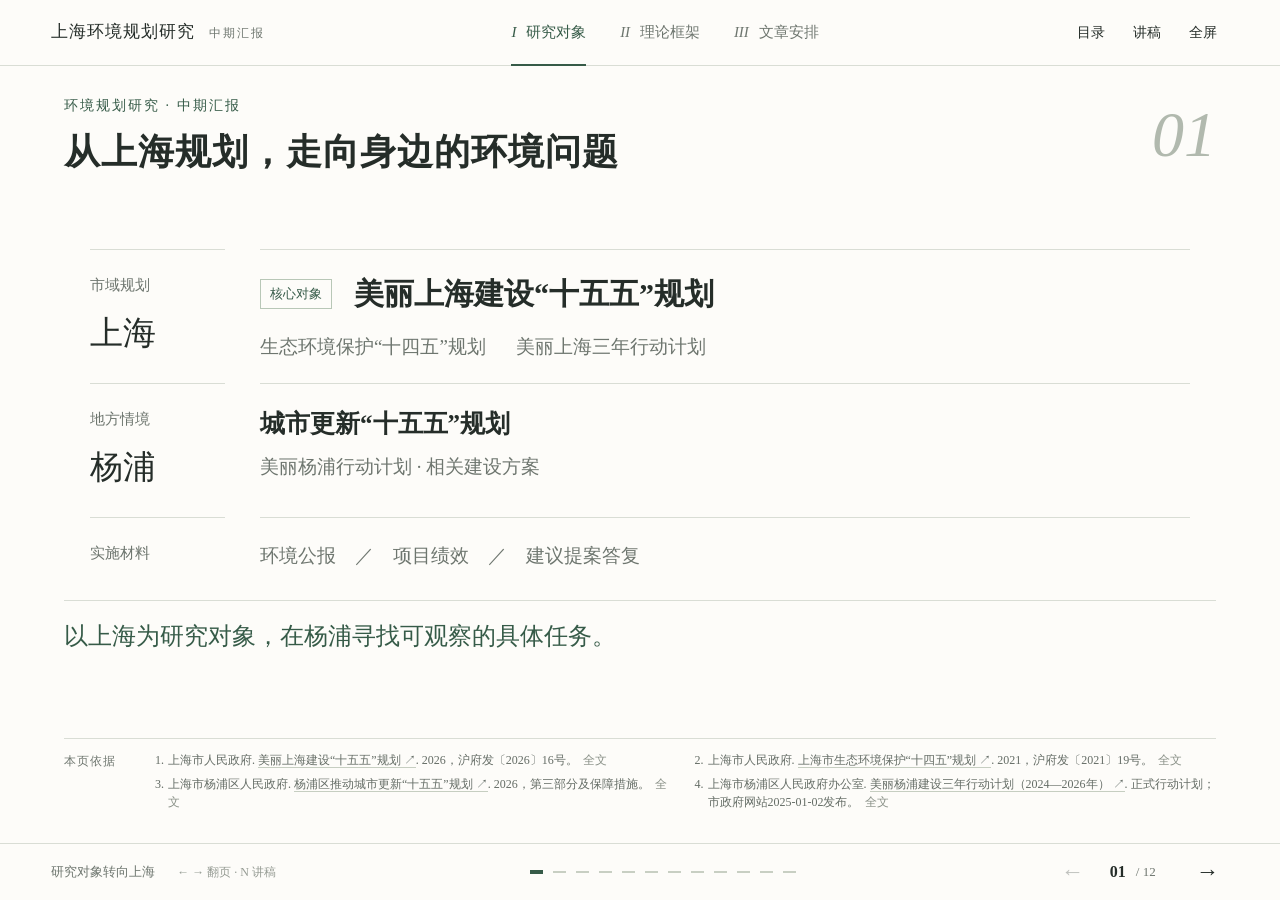
==== shanghai/index.html @ 6375c9df "Publish Shanghai environmental planning midterm presentation and manuscript; preserve Nanshan report" ====
<!doctype html>
<html lang="zh-CN"><head><meta charset="utf-8"><meta name="viewport" content="width=device-width,initial-scale=1"><meta name="description" content="上海环境规划研究中期汇报：研究对象、规划作用分析框架与文章安排。"><meta name="color-scheme" content="light"><link rel="icon" href="data:,"><title>上海环境规划研究｜中期汇报</title><link rel="stylesheet" href="style.css"></head>
<body><a class="skip-link" href="#main">跳到演示内容</a>
<header class="topbar"><a class="brand" href="#1">上海环境规划研究<span>中期汇报</span></a><nav class="chapter-nav" aria-label="汇报部分"><button data-chapter="0"><span>I</span> 研究对象</button><button data-chapter="1"><span>II</span> 理论框架</button><button data-chapter="2"><span>III</span> 文章安排</button></nav><div class="utilities"><button id="tocButton" aria-label="打开页面目录">目录</button><button id="noteButton" aria-label="打开本页讲稿">讲稿</button><button id="fullButton" aria-label="切换全屏">全屏</button></div></header>
<main id="main" tabindex="-1"></main>
<footer class="navigation"><div class="nav-left"><span id="chapterName"></span><span class="keyboard-hint">← → 翻页 · N 讲稿</span></div><div class="page-dots" id="dots" aria-label="页面导航"></div><div class="nav-controls"><button id="prev" aria-label="上一页">←</button><span id="counter" aria-live="polite"></span><button id="next" aria-label="下一页">→</button></div></footer>
<dialog id="notesDialog" class="notes-dialog"><div class="dialog-head"><div><span class="eyebrow" id="notePage"></span><h2 id="noteTitle"></h2></div><button data-close aria-label="关闭讲稿">关闭 ×</button></div><div id="noteContent" class="note-content"></div><div class="note-links"><a href="notes.html" target="_blank" rel="noopener">完整讲稿 ↗</a><a href="讲稿.md" download>下载 Markdown</a></div></dialog>
<dialog id="tocDialog" class="toc-dialog"><div class="dialog-head"><h2>汇报目录</h2><button data-close aria-label="关闭目录">关闭 ×</button></div><div id="tocItems"></div><div class="note-links"><a href="notes.html">完整讲稿 ↗</a><a href="../nanshan.html">此前南山汇报 ↗</a></div></dialog>
<script>
const slides=[{"chapter": 0, "title": "从上海规划，走向身边的环境问题", "deck": "环境规划研究 · 中期汇报", "body": "\n<div class=\"material-map\"><div class=\"map-label\">市域规划<span>上海<\/span><\/div><div class=\"map-docs\"><div class=\"primary-doc\"><small>核心对象<\/small><h3>美丽上海建设“十五五”规划<\/h3><\/div><div class=\"doc-pair\"><span>生态环境保护“十四五”规划<\/span><span>美丽上海三年行动计划<\/span><\/div><\/div><div class=\"map-label\">地方情境<span>杨浦<\/span><\/div><div class=\"map-docs\"><h3>城市更新“十五五”规划<\/h3><p>美丽杨浦行动计划 · 相关建设方案<\/p><\/div><div class=\"map-label last\">实施材料<\/div><div class=\"map-docs last\"><p>环境公报　／　项目绩效　／　建议提案答复<\/p><\/div><\/div><p class=\"closing\">以上海为研究对象，在杨浦寻找可观察的具体任务。<\/p>", "note": "老师好。这次汇报主要介绍三个方面的进展：研究对象转向上海，规划理论框架的完善，以及文章的初步安排。\n\n现在主要研究《美丽上海建设“十五五”规划》。同时，我希望进一步结合杨浦的一些具体任务。杨浦离我们比较近，滨水空间、社区环境和城市更新都能在日常生活中接触到，也方便后续做实地观察、补充材料。\n\n目前收集的资料分成三个层次。第一层是上海市的规划和行动计划，用来理解总体目标及其变化。第二层是杨浦的城市更新规划和美丽建设相关文件，用来寻找具体任务。第三层是环境公报、项目绩效和建议提案答复，用来了解实施情况和实际问题。后面的分析会沿着具体任务，把这些材料联系起来。", "refs": [["s15", "全文"], ["s14", "全文"], ["yang", "全文"], ["yact", "全文"]], "cls": "", "citations": "<section class=\"page-sources\" aria-label=\"本页引用\"><div class=\"sources-label\">本页依据<\/div><ol><li><span>上海市人民政府.<\/span> <a href=\"https://www.shanghai.gov.cn/cmsres/70/7065921b1d0d41e5a661d9d580fee96b/15016b289b274acede3c83f797599f19.pdf\" target=\"_blank\" rel=\"noopener\">美丽上海建设“十五五”规划 ↗<\/a>. 2026，沪府发〔2026〕16号。<span class=\"ref-loc\">全文<\/span><\/li><li><span>上海市人民政府.<\/span> <a href=\"https://www.shanghai.gov.cn/cmsres/d3/d353ca821cbb41e89dd36062c0245e2b/b97fae2407e428add759fa5c7500fed2.pdf\" target=\"_blank\" rel=\"noopener\">上海市生态环境保护“十四五”规划 ↗<\/a>. 2021，沪府发〔2021〕19号。<span class=\"ref-loc\">全文<\/span><\/li><li><span>上海市杨浦区人民政府.<\/span> <a href=\"https://www.shyp.gov.cn/zhengwu/qfb-zfwj/2026/285/5444.html\" target=\"_blank\" rel=\"noopener\">杨浦区推动城市更新“十五五”规划 ↗<\/a>. 2026，第三部分及保障措施。<span class=\"ref-loc\">全文<\/span><\/li><li><span>上海市杨浦区人民政府办公室.<\/span> <a href=\"https://www.shanghai.gov.cn/nw12344/20250102/f5d52f61f0514b8c87c23b5d4f98a1ab.html\" target=\"_blank\" rel=\"noopener\">美丽杨浦建设三年行动计划（2024—2026年） ↗<\/a>. 正式行动计划；市政府网站2025-01-02发布。<span class=\"ref-loc\">全文<\/span><\/li><\/ol><\/section>", "number": 1}, {"chapter": 0, "title": "“两新、四高、一底线”", "deck": "美丽上海建设“十五五”规划 · 全市尺度", "body": "\n<div class=\"plan-meta\"><span><strong>18<\/strong> 项主要指标<\/span><span>城市 · 乡村 · 园区 · 河口海岸<\/span><\/div>\n<div class=\"two-new\"><div><span>两新 / 01<\/span><p>美丽上海建设新格局<\/p><\/div><div><span>两新 / 02<\/span><p>长三角生态环境共保联治新突破<\/p><\/div><\/div>\n<div class=\"four-high\"><div><span>01<\/span><h3>高质量发展<\/h3><p>绿色低碳转型<\/p><\/div><div><span>02<\/span><h3>高水平保护<\/h3><p>全域系统治理<\/p><\/div><div class=\"focus\"><span>03<\/span><h3>高品质生活<\/h3><p>生态资源与生活福祉<\/p><\/div><div class=\"focus\"><span>04<\/span><h3>高效能治理<\/h3><p>改革创新与多元支撑<\/p><\/div><\/div><div class=\"baseline\"><span>一底线<\/span><strong>守牢生态安全底线<\/strong><span class=\"focus-caption\">研究关注：生活品质与治理效能的联系<\/span><\/div>", "note": "这份规划覆盖上海全市，包含中心城区，也包含乡村、产业园区和河口海岸。它把绿色转型、环境质量、人居品质、生态保护、风险防控和治理体系放在同一个整体中。\n\n官方解读将重点任务概括为“两新、四高、一底线”。两新强调全域美丽建设和长三角共保联治；四高分别是高质量发展、高水平保护、高品质生活和高效能治理；底线是生态安全。\n\n我最关注后两个高。高品质生活提出我们希望获得什么样的生态环境，高效能治理涉及怎样组织和支持这些要求的实现。发展和保护仍然是重要基础，文章准备把分析重心放在生活品质与治理条件之间的联系上。\n\n规划本身提供了不少可以分析的内容，包括目标指标、社区和生态空间安排、人才培训、科技转化、监测质量以及评估反馈。这些内容能够与后面介绍的理论框架结合。", "refs": [["s15", "PDF第2—3页及各任务章"], ["interpret", "“两新、四高、一底线”"]], "cls": "", "citations": "<section class=\"page-sources\" aria-label=\"本页引用\"><div class=\"sources-label\">本页依据<\/div><ol><li><span>上海市人民政府.<\/span> <a href=\"https://www.shanghai.gov.cn/cmsres/70/7065921b1d0d41e5a661d9d580fee96b/15016b289b274acede3c83f797599f19.pdf\" target=\"_blank\" rel=\"noopener\">美丽上海建设“十五五”规划 ↗<\/a>. 2026，沪府发〔2026〕16号。<span class=\"ref-loc\">PDF第2—3页及各任务章<\/span><\/li><li><span>上海市政府办公厅.<\/span> <a href=\"https://www.shanghai.gov.cn/wzjd/20260910/ba787b1750d84db38eda988675dc85b2.html\" target=\"_blank\" rel=\"noopener\">《美丽上海建设“十五五”规划》解读 ↗<\/a>. 2026-09-10。<span class=\"ref-loc\">“两新、四高、一底线”<\/span><\/li><\/ol><\/section>", "number": 2}, {"chapter": 0, "title": "从既有目标，走向更具体的要求", "deck": "“十四五” → 三年行动 → “十五五”", "body": "\n<div class=\"timeline\"><div><time>2021—2025<\/time><h3>生态环境保护<\/h3><p>绿色发展、生态服务<br>现代环境治理<\/p><\/div><div><time>2024—2026<\/time><h3>“十美”共建<\/h3><p>33项重点任务<br>连接两轮五年规划<\/p><\/div><div><time>2026—2030<\/time><h3>美丽上海建设<\/h3><p>全域协同、主要指标重组<br>生活场景与治理工具细化<\/p><\/div><\/div>\n<div class=\"compare-list\"><div><span>声环境<\/span><p>已有噪声治理任务 <b>→<\/b> 夜间达标率进入主要指标<\/p><\/div><div><span>生态空间<\/span><p>贯通与开放共享 <b>→<\/b> 24小时开放率等要求量化<\/p><\/div><div><span>治理能力<\/span><p>数字化与队伍建设 <b>→<\/b> 应用场景、培训与质量要求细化<\/p><\/div><\/div>\n<p class=\"small-observation\">一个待分析的变化：公众生态环境满意率未继续列入“十五五”主要指标表。<\/p>", "note": "为了判断十五五的变化，我把十四五规划和2024至2026年行动计划放在一起比较。十四五已经提出生活品质、绿色更新、公众参与和现代环境治理。三年行动计划以“十美”组织33项任务，把许多要求进一步细化，也跨越了两轮五年规划。\n\n目前比较清楚的变化有三组。第一，噪声本来就有治理任务，十五五把声环境功能区夜间达标率列入主要指标。第二，生态空间原来已经强调开放共享，十五五进一步提出公园24小时开放率等要求。第三，数字治理和人才建设继续细化，出现了具体应用场景和监测质量要求。\n\n还有一个值得继续分析的变化：十四五主要指标中的公众生态环境满意率，未在十五五主要指标表中保留。这使我更关心，生活品质目标怎样通过指标、任务和评价程序得到反映。\n\n因此，文章准备追踪这些要求的延续和具体化，研究它们如何进入实施过程。", "refs": [["s14", "PDF第9、14、31、37—40页"], ["act", "总体要求与重点任务"], ["s15", "PDF第3、13、17—19页"]], "cls": "", "citations": "<section class=\"page-sources\" aria-label=\"本页引用\"><div class=\"sources-label\">本页依据<\/div><ol><li><span>上海市人民政府.<\/span> <a href=\"https://www.shanghai.gov.cn/cmsres/d3/d353ca821cbb41e89dd36062c0245e2b/b97fae2407e428add759fa5c7500fed2.pdf\" target=\"_blank\" rel=\"noopener\">上海市生态环境保护“十四五”规划 ↗<\/a>. 2021，沪府发〔2021〕19号。<span class=\"ref-loc\">PDF第9、14、31、37—40页<\/span><\/li><li><span>上海市人民政府办公厅.<\/span> <a href=\"https://www.shanghai.gov.cn/cmsres/b0/b0a33eaa837443ccb487685de17789d8/151fce8db603f025c0ba158beac8000c.pdf\" target=\"_blank\" rel=\"noopener\">美丽上海建设三年行动计划（2024—2026年） ↗<\/a>. 2024，沪府办发〔2024〕16号。<span class=\"ref-loc\">总体要求与重点任务<\/span><\/li><li><span>上海市人民政府.<\/span> <a href=\"https://www.shanghai.gov.cn/cmsres/70/7065921b1d0d41e5a661d9d580fee96b/15016b289b274acede3c83f797599f19.pdf\" target=\"_blank\" rel=\"noopener\">美丽上海建设“十五五”规划 ↗<\/a>. 2026，沪府发〔2026〕16号。<span class=\"ref-loc\">PDF第3、13、17—19页<\/span><\/li><\/ol><\/section>", "number": 3}, {"chapter": 0, "title": "在杨浦，寻找规划与行动的联系", "deck": "地方材料如何进入研究", "body": "\n<div class=\"columns three\"><article class=\"column\"><span class=\"ordinal\">01<\/span><h3>城市更新规划<\/h3><p>生态治理、滨水空间<br>完整社区、数智绿建<\/p><\/article><article class=\"column\"><span class=\"ordinal\">02<\/span><h3>美丽杨浦行动<\/h3><p>地方生态环境任务<br>部门协作与阶段安排<\/p><\/article><article class=\"column\"><span class=\"ordinal\">03<\/span><h3>实施过程材料<\/h3><p>项目绩效、提案答复<br>人员、维护与反馈记录<\/p><\/article><\/div>\n<div class=\"yangpu-scene\"><span class=\"scene-label\">可观察的场景<\/span><strong>滨水空间<\/strong><span>—<\/span><strong>社区环境<\/strong><span>—<\/span><strong>生态空间开放<\/strong><\/div>\n<p class=\"closing\">把市域目标放到具体场景中，追踪任务、主体和运行条件。<\/p>", "note": "杨浦材料主要承担把总体问题落到具体场景中的作用。\n\n城市更新十五五规划中，生态治理、滨水开放空间、完整社区、公园环境和数智绿建都有相应部署。例如，滨水空间既涉及生态环境，也涉及慢行、公共活动和日常管理；社区更新则把住房、服务、公共空间和绿色运行组织在一起。\n\n美丽杨浦三年行动计划可以补充地方生态环境任务。另有一份全面推进美丽杨浦建设行动方案，当前取得的是送审稿，引用时会保留版本说明。\n\n公报、项目绩效和提案答复提供另一类信息：谁在实施，投入了什么，运行中遇到了哪些问题，公众意见怎样处理。我希望选择能在这些文件间追踪的任务，再结合身边的观察展开分析。上海和杨浦两份规划之间的具体联系，也会在任务层面逐项核对。", "refs": [["yang", "第三部分：重点任务"], ["yact", "地方任务与实施安排"], ["ydraft", "送审稿"], ["proposal", "开放空间管理相关内容"]], "cls": "", "citations": "<section class=\"page-sources\" aria-label=\"本页引用\"><div class=\"sources-label\">本页依据<\/div><ol><li><span>上海市杨浦区人民政府.<\/span> <a href=\"https://www.shyp.gov.cn/zhengwu/qfb-zfwj/2026/285/5444.html\" target=\"_blank\" rel=\"noopener\">杨浦区推动城市更新“十五五”规划 ↗<\/a>. 2026，第三部分及保障措施。<span class=\"ref-loc\">第三部分：重点任务<\/span><\/li><li><span>上海市杨浦区人民政府办公室.<\/span> <a href=\"https://www.shanghai.gov.cn/nw12344/20250102/f5d52f61f0514b8c87c23b5d4f98a1ab.html\" target=\"_blank\" rel=\"noopener\">美丽杨浦建设三年行动计划（2024—2026年） ↗<\/a>. 正式行动计划；市政府网站2025-01-02发布。<span class=\"ref-loc\">地方任务与实施安排<\/span><\/li><li><span>杨浦区.<\/span> <a href=\"https://www.shyp.gov.cn/zhengwu/zwgk-zdjc2024/2025/219/bc94d453015bc206e88c53de58582af9/7cf9d7de5ee54649bf45358f429a8e64.pdf\" target=\"_blank\" rel=\"noopener\">全面推进美丽杨浦建设行动方案 ↗<\/a>. 送审稿，版本以公开材料标注为准。<span class=\"ref-loc\">送审稿<\/span><\/li><li><span>杨浦区相关部门.<\/span> <a href=\"https://www.shyp.gov.cn/oarest9/epointtemp/xxgkfile/data/nfsshare/BigFileUpLoadStorage/temp/2024-04-02/7eb2bf90-f38a-4c44-a05e-e6f58e077163/%E6%AD%A3%E5%BC%8F%E7%A8%BF.pdf\" target=\"_blank\" rel=\"noopener\">区政协0276号提案会办意见 ↗<\/a>. 2024，开放空间管理、人员与培训相关内容。<span class=\"ref-loc\">开放空间管理相关内容<\/span><\/li><\/ol><\/section>", "number": 4}, {"chapter": 1, "title": "规划怎样进入行动？", "deck": "从文本内容，进入规划作用过程", "body": "\n<div class=\"question-lead\">目标与指标提出之后，<br><em>行动需要怎样的条件？<\/em><\/div>\n<div class=\"process-band\"><div><small>规划表达<\/small><strong>提出要求<\/strong><\/div><i>→<\/i><div><small>空间 · 时间 · 关系<\/small><strong>组织任务<\/strong><\/div><i>→<\/i><div><small>主体条件与互动<\/small><strong>形成行动<\/strong><\/div><i>→<\/i><div><small>环境与生活<\/small><strong>观察结果<\/strong><\/div><\/div>\n<div class=\"feedback-line\">监测 · 执行信息 · 公众表达 <span>↶ 进入评价与调整<\/span><\/div>", "note": "接下来介绍理论框架。上次老师指出，可以围绕一个规划作用的总体框架来组织文章。我回去以后，重点梳理了规划实施、时空行为、主体互动和能力方面的研究。\n\n上海材料中可以看到，规划既提出目标，也安排空间、任务、部门协作、人才与科技支持，最后还有评估和公众反馈。把这些内容联系起来，就会遇到一个核心问题：目标提出之后，行动需要怎样的条件？\n\n我目前的理解是，可以先辨认规划表达了什么，再看任务怎样在空间、时间和关系上组织，以及主体是否具备相应的认识、意愿、能力和资源。随后，观察行动作用于哪些对象、产生什么结果，最后通过评价反馈进入下一轮调整。\n\n这页展示的是阅读规划的基本线索。后面的完整框架会进一步区分这些内容，并画出相互作用的关系。", "refs": [["hers", "规划意图、治理与土地变化的关系"], ["bao", "时间性、空间性、复杂性及制度—行动关系"]], "cls": "", "citations": "<section class=\"page-sources\" aria-label=\"本页引用\"><div class=\"sources-label\">本页依据<\/div><ol><li><span>Hersperger, A. M., et al..<\/span> <a href=\"https://doi.org/10.1016/j.gloenvcha.2018.05.001\" target=\"_blank\" rel=\"noopener\">Urban land-use change: The role of strategic spatial planning ↗<\/a>. Global Environmental Change, 2018, 51: 32–42；DOI: 10.1016/j.gloenvcha.2018.05.001。<span class=\"ref-loc\">规划意图、治理与土地变化的关系<\/span><\/li><li><span>包存宽.<\/span> <a href=\"https://doi.org/10.16619/j.cnki.rmltxsqy.2023.02.009\" target=\"_blank\" rel=\"noopener\">基于场域优化管控的风险治理新范式 ↗<\/a>. 人民论坛·学术前沿，2023（2）；DOI: 10.16619/j.cnki.rmltxsqy.2023.02.009。<span class=\"ref-loc\">时间性、空间性、复杂性及制度—行动关系<\/span><\/li><\/ol><\/section>", "number": 5}, {"chapter": 1, "title": "三组文献，支撑三层理解", "deck": "理论框架的主要依据", "body": "\n<div class=\"literature-rows\"><article><div class=\"lit-index\">01<\/div><div><h3>规划如何组织时空关系<\/h3><p>包存宽（2023） · 王德、胡杨（2022）<\/p><\/div><div class=\"lit-insight\">活动有空间联系，也有日常节律与实施周期。<\/div><\/article><article><div class=\"lit-index\">02<\/div><div><h3>主体为什么行动、能否行动<\/h3><p>Bressers（2009） · Wu et al.（2015）<\/p><\/div><div class=\"lit-insight\">认知与动机影响选择，能力、权限和资源支持行动。<\/div><\/article><article><div class=\"lit-index\">03<\/div><div><h3>需求怎样进入实施与调整<\/h3><p>谌丽等（2025）<\/p><\/div><div class=\"lit-insight\">公众信息经过分析、决策与反馈，形成行动依据。<\/div><\/article><\/div>\n<p class=\"small-observation\">据此综合形成分析框架：时空关系、主体条件与评价反馈相互联系。<\/p>", "note": "这里选了三组与框架最直接相关的文献。\n\n第一组帮助我理解规划的调控维度。包老师关于场域的文章讨论了时间性、空间性和复杂性，以及制度和行动的关系。王德、胡杨的时空行为规划研究，把空间、时间和行为联系起来。我结合老师的指导，把这一层组织为空间组织、时间统筹和关系协调，关注活动在哪里、何时发生，以及不同主体和任务怎样相互关联。\n\n第二组帮助我理解主体条件。Bressers的情境互动分析关注主体的认知、动机、能力与权力。Wu等人的政策能力研究进一步区分分析、运作和政治能力，以及个人、组织和系统层次。由此，我保留了理念与认知、动机与意愿、知识与能力、权限与资源四组观察内容。\n\n第三组是谌丽等关于数字化公众参与和城市体检的研究。它把公众需求、数据分析、更新行动和反馈联系起来，也启发我关注：信息被收集之后，怎样进入实际决策。\n\n这些研究分别帮助我解释框架中的不同联系，完整结构是结合研究问题作出的综合。", "refs": [["bao", "理论理解"], ["wang", "第2节及图3"], ["bressers", "第5节与主体互动图"], ["wu", "能力类型与层次"], ["chen", "第2、5节"]], "cls": "literature-slide", "citations": "<section class=\"page-sources\" aria-label=\"本页引用\"><div class=\"sources-label\">本页依据<\/div><ol><li><span>包存宽.<\/span> <a href=\"https://doi.org/10.16619/j.cnki.rmltxsqy.2023.02.009\" target=\"_blank\" rel=\"noopener\">基于场域优化管控的风险治理新范式 ↗<\/a>. 人民论坛·学术前沿，2023（2）；DOI: 10.16619/j.cnki.rmltxsqy.2023.02.009。<span class=\"ref-loc\">理论理解<\/span><\/li><li><span>王德，胡杨.<\/span> <a href=\"https://doi.org/10.16361/j.upf.202201006\" target=\"_blank\" rel=\"noopener\">城市时空行为规划：概念、框架与展望 ↗<\/a>. 城市规划学刊，2022（1）：44–50；DOI: 10.16361/j.upf.202201006。<span class=\"ref-loc\">第2节及图3<\/span><\/li><li><span>Bressers, H..<\/span> <a href=\"https://research.utwente.nl/en/publications/from-public-administration-to-policy-networks-contextual-interact/\" target=\"_blank\" rel=\"noopener\">From public administration to policy networks: Contextual interaction analysis ↗<\/a>. In Rediscovering Public Law and Public Administration in Comparative Policy Analysis, 2009: 123–142；专著章节。<span class=\"ref-loc\">第5节与主体互动图<\/span><\/li><li><span>Wu, X.; Ramesh, M.; Howlett, M..<\/span> <a href=\"https://doi.org/10.1016/j.polsoc.2015.09.001\" target=\"_blank\" rel=\"noopener\">Policy capacity: A conceptual framework for understanding policy competences and capabilities ↗<\/a>. Policy and Society, 2015, 34(3–4): 165–171；DOI: 10.1016/j.polsoc.2015.09.001。<span class=\"ref-loc\">能力类型与层次<\/span><\/li><li><span>谌丽，李杨，何炬.<\/span> <a href=\"https://doi.org/10.11821/dlyj020240888\" target=\"_blank\" rel=\"noopener\">数字化公众参与在城市体检中的理论与实践探索 ↗<\/a>. 地理研究，2025，44（5）：1189–1206；DOI: 10.11821/dlyj020240888。<span class=\"ref-loc\">第2、5节<\/span><\/li><\/ol><\/section>", "number": 6}, {"chapter": 1, "title": "环境规划作用分析框架", "deck": "从规划表达，到行动条件与评价反馈", "body": "\n<div class=\"framework-tools\"><div class=\"focus-buttons\" aria-label=\"框架阅读顺序\"><button class=\"selected\" data-focus=\"all\">完整框架<\/button><button data-focus=\"path\">作用过程<\/button><button data-focus=\"actor\">主体条件<\/button><button data-focus=\"feedback\">评价反馈<\/button><\/div><a href=\"assets/framework-v5.svg\" target=\"_blank\" rel=\"noopener\">打开原图 ↗<\/a><\/div>\n<div class=\"framework-scroll\"><div class=\"framework-canvas\"><svg xmlns=\"http://www.w3.org/2000/svg\" width=\"1520\" height=\"665\" viewBox=\"40 140 1520 665\"><title>环境规划作用分析框架 V5<\/title><defs><marker id=\"a\" viewBox=\"0 0 10 10\" refX=\"9\" refY=\"5\" markerWidth=\"6\" markerHeight=\"6\" orient=\"auto-start-reverse\"><path d=\"M0 0L10 5L0 10Z\" fill=\"#454545\"/><\/marker><\/defs><rect width=\"1520\" height=\"665\" fill=\"white\"/><g fill=\"#222\" font-family=\"Times New Roman, Songti SC, SimSun, serif\">\n<text x=\"800\" y=\"52\" text-anchor=\"middle\" font-size=\"32\" font-weight=\"600\">环境规划作用分析框架<\/text>\n<text x=\"800\" y=\"97\" text-anchor=\"middle\" font-size=\"23\" font-weight=\"400\">高质量发展  ·  高水平保护  ·  高品质生活  ·  高效能治理<\/text>\n<path d=\"M 65 123 H 1535\" fill=\"none\" stroke=\"#555\" stroke-width=\"1.7\"/>\n<text x=\"190\" y=\"265\" text-anchor=\"middle\" font-size=\"26\" font-weight=\"600\">规划表达<\/text>\n<rect x=\"70\" y=\"305\" width=\"240\" height=\"190\" rx=\"8\" fill=\"white\" stroke=\"#555\" stroke-width=\"1.5\"/>\n<text x=\"190\" y=\"350\" text-anchor=\"middle\" font-size=\"24\" font-weight=\"400\">理念与原则<\/text>\n<text x=\"190\" y=\"400\" text-anchor=\"middle\" font-size=\"24\" font-weight=\"400\">目标与指标<\/text>\n<text x=\"190\" y=\"450\" text-anchor=\"middle\" font-size=\"24\" font-weight=\"400\">实施安排<\/text>\n<text x=\"550\" y=\"205\" text-anchor=\"middle\" font-size=\"26\" font-weight=\"600\">规划调控维度<\/text>\n<rect x=\"350\" y=\"235\" width=\"400\" height=\"325\" rx=\"8\" fill=\"#fafafa\" stroke=\"#b7b7b7\" stroke-width=\"1.5\"/>\n<path d=\"M 519 352 L 467 424\" fill=\"none\" stroke=\"#555\" stroke-width=\"1.7\" marker-end=\"url(#a)\" marker-start=\"url(#a)\"/>\n<path d=\"M 581 352 L 633 424\" fill=\"none\" stroke=\"#555\" stroke-width=\"1.7\" marker-end=\"url(#a)\" marker-start=\"url(#a)\"/>\n<path d=\"M 495 475 L 605 475\" fill=\"none\" stroke=\"#555\" stroke-width=\"1.7\" marker-end=\"url(#a)\" marker-start=\"url(#a)\"/>\n<circle cx=\"550\" cy=\"300\" r=\"60\" fill=\"white\" stroke=\"#555\" stroke-width=\"1.5\"/>\n<text x=\"550\" y=\"308\" text-anchor=\"middle\" font-size=\"22\" font-weight=\"600\">空间组织<\/text>\n<circle cx=\"435\" cy=\"475\" r=\"60\" fill=\"white\" stroke=\"#555\" stroke-width=\"1.5\"/>\n<text x=\"435\" y=\"483\" text-anchor=\"middle\" font-size=\"22\" font-weight=\"600\">时间统筹<\/text>\n<circle cx=\"665\" cy=\"475\" r=\"60\" fill=\"white\" stroke=\"#555\" stroke-width=\"1.5\"/>\n<text x=\"665\" y=\"483\" text-anchor=\"middle\" font-size=\"22\" font-weight=\"600\">关系协调<\/text>\n<text x=\"1020\" y=\"205\" text-anchor=\"middle\" font-size=\"26\" font-weight=\"600\">规划作用过程<\/text>\n<rect x=\"810\" y=\"235\" width=\"420\" height=\"325\" rx=\"8\" fill=\"#fafafa\" stroke=\"#b7b7b7\" stroke-width=\"1.5\"/>\n<rect x=\"835\" y=\"270\" width=\"370\" height=\"140\" rx=\"8\" fill=\"white\" stroke=\"#555\" stroke-width=\"1.5\"/>\n<text x=\"1020\" y=\"304\" text-anchor=\"middle\" font-size=\"24\" font-weight=\"600\">主体条件<\/text>\n<text x=\"930\" y=\"348\" text-anchor=\"middle\" font-size=\"21\" font-weight=\"400\">理念与认知<\/text>\n<text x=\"1110\" y=\"348\" text-anchor=\"middle\" font-size=\"21\" font-weight=\"400\">动机与意愿<\/text>\n<text x=\"930\" y=\"385\" text-anchor=\"middle\" font-size=\"21\" font-weight=\"400\">知识与能力<\/text>\n<text x=\"1110\" y=\"385\" text-anchor=\"middle\" font-size=\"21\" font-weight=\"400\">权限与资源<\/text>\n<rect x=\"835\" y=\"455\" width=\"150\" height=\"70\" rx=\"8\" fill=\"white\" stroke=\"#555\" stroke-width=\"1.5\"/>\n<text x=\"910\" y=\"498\" text-anchor=\"middle\" font-size=\"24\" font-weight=\"600\">行动<\/text>\n<rect x=\"1045\" y=\"455\" width=\"160\" height=\"70\" rx=\"8\" fill=\"white\" stroke=\"#555\" stroke-width=\"1.5\"/>\n<text x=\"1125\" y=\"498\" text-anchor=\"middle\" font-size=\"24\" font-weight=\"600\">作用对象<\/text>\n<path d=\"M 910 410 V 455\" fill=\"none\" stroke=\"#555\" stroke-width=\"1.7\" marker-end=\"url(#a)\"/>\n<path d=\"M 985 490 H 1045\" fill=\"none\" stroke=\"#555\" stroke-width=\"1.7\" marker-end=\"url(#a)\" marker-start=\"url(#a)\"/>\n<text x=\"1440\" y=\"265\" text-anchor=\"middle\" font-size=\"26\" font-weight=\"600\">实施结果<\/text>\n<rect x=\"1340\" y=\"305\" width=\"200\" height=\"190\" rx=\"8\" fill=\"white\" stroke=\"#555\" stroke-width=\"1.5\"/>\n<text x=\"1440\" y=\"350\" text-anchor=\"middle\" font-size=\"22\" font-weight=\"400\">任务完成情况<\/text>\n<text x=\"1440\" y=\"400\" text-anchor=\"middle\" font-size=\"22\" font-weight=\"400\">环境与生态变化<\/text>\n<text x=\"1440\" y=\"450\" text-anchor=\"middle\" font-size=\"22\" font-weight=\"400\">发展与生活影响<\/text>\n<path d=\"M 310 400 H 350\" fill=\"none\" stroke=\"#555\" stroke-width=\"1.7\"/>\n<path d=\"M 750 400 H 810\" fill=\"none\" stroke=\"#555\" stroke-width=\"1.7\" marker-end=\"url(#a)\"/>\n<path d=\"M 1230 400 H 1340\" fill=\"none\" stroke=\"#555\" stroke-width=\"1.7\" marker-end=\"url(#a)\"/>\n<path d=\"M 90 305 V 160 H 1170 V 270\" fill=\"none\" stroke=\"#555\" stroke-width=\"1.7\" marker-end=\"url(#a)\"/>\n<text x=\"605\" y=\"151\" text-anchor=\"middle\" font-size=\"18\" font-weight=\"400\">直接作用<\/text>\n<rect x=\"610\" y=\"665\" width=\"500\" height=\"90\" rx=\"8\" fill=\"white\" stroke=\"#555\" stroke-width=\"1.5\"/>\n<text x=\"860\" y=\"702\" text-anchor=\"middle\" font-size=\"25\" font-weight=\"600\">监测 · 评价 · 反馈<\/text>\n<text x=\"860\" y=\"735\" text-anchor=\"middle\" font-size=\"19\" font-weight=\"400\">监测结果　执行信息　公众表达<\/text>\n<path d=\"M 1440 495 V 710 H 1110\" fill=\"none\" stroke=\"#555\" stroke-width=\"1.7\" marker-end=\"url(#a)\"/>\n<path d=\"M 860 665 V 610\" fill=\"none\" stroke=\"#555\" stroke-width=\"1.7\" stroke-dasharray=\"6 5\"/>\n<path d=\"M 190 610 H 1020\" fill=\"none\" stroke=\"#555\" stroke-width=\"1.7\" stroke-dasharray=\"6 5\"/>\n<path d=\"M 190 610 V 495\" fill=\"none\" stroke=\"#555\" stroke-width=\"1.7\" stroke-dasharray=\"6 5\" marker-end=\"url(#a)\"/>\n<path d=\"M 550 610 V 560\" fill=\"none\" stroke=\"#555\" stroke-width=\"1.7\" stroke-dasharray=\"6 5\" marker-end=\"url(#a)\"/>\n<path d=\"M 1020 610 V 560\" fill=\"none\" stroke=\"#555\" stroke-width=\"1.7\" stroke-dasharray=\"6 5\" marker-end=\"url(#a)\"/>\n<text x=\"720\" y=\"599\" text-anchor=\"middle\" font-size=\"18\" font-weight=\"400\">反馈调整<\/text>\n<path d=\"M 290 495 V 795 H 860 V 755\" fill=\"none\" stroke=\"#555\" stroke-width=\"1.7\" marker-end=\"url(#a)\"/>\n<text x=\"475\" y=\"786\" text-anchor=\"middle\" font-size=\"18\" font-weight=\"400\">目标对照<\/text>\n<text x=\"800\" y=\"838\" text-anchor=\"middle\" font-size=\"16\" font-weight=\"400\">V5 · 理论框架讨论稿<\/text>\n<\/g><rect class=\"focus-mask actor-mask\" x=\"815\" y=\"242\" width=\"410\" height=\"305\" fill=\"none\" stroke=\"#557565\" stroke-width=\"3\" rx=\"10\"/><path class=\"focus-mask feedback-mask\" d=\"M160 575H1125V815H270V495\" fill=\"none\" stroke=\"#557565\" stroke-width=\"3\" stroke-dasharray=\"8 8\"/><path class=\"focus-mask path-mask\" d=\"M70 225H1535V565H70Z\" fill=\"none\" stroke=\"#557565\" stroke-width=\"3\" stroke-dasharray=\"8 8\"/><\/svg><\/div><\/div><p class=\"framework-caption\" id=\"frameworkCaption\">规划表达提出要求；调控维度组织条件；主体行动作用于对象；评价反馈支持调整。<\/p>", "note": "这就是目前整理出的完整框架。\n\n第一框是规划表达，包括理念与原则、目标与指标、实施安排。它们共同说明规划追求什么、怎样组织落实。\n\n第二框是规划调控维度，用三角结构表示空间组织、时间统筹和关系协调。三者经常同时发生作用。比如开放空间的使用既涉及位置和连通，也涉及开放与维护时间，还涉及管理者、使用者和周边居民之间的关系。\n\n第三框是规划作用过程，包含主体条件、行动和作用对象。这里尤其关注主体是否理解任务、愿意投入、具备知识能力，并拥有相应权限和资源。规划中的培训、责任配置和支持政策也可以直接影响主体条件，所以保留了上方的直接作用路径。\n\n右侧把实施结果分为任务完成情况、环境与生态变化、发展与生活影响。下方通过目标对照，结合监测结果、执行信息和公众表达开展评价。反馈可以调整规划表达，也可以调整空间、时间和关系安排，以及主体行动的条件。\n\n下一步会用上海的具体任务，逐项分析这些联系。", "refs": [["hers", "规划作用过程"], ["bressers", "主体条件与互动"], ["wang", "时空行为联系"], ["chen", "公众信息与评价反馈"]], "cls": "framework-slide", "citations": "<section class=\"page-sources\" aria-label=\"本页引用\"><div class=\"sources-label\">本页依据<\/div><ol><li><span>Hersperger, A. M., et al..<\/span> <a href=\"https://doi.org/10.1016/j.gloenvcha.2018.05.001\" target=\"_blank\" rel=\"noopener\">Urban land-use change: The role of strategic spatial planning ↗<\/a>. Global Environmental Change, 2018, 51: 32–42；DOI: 10.1016/j.gloenvcha.2018.05.001。<span class=\"ref-loc\">规划作用过程<\/span><\/li><li><span>Bressers, H..<\/span> <a href=\"https://research.utwente.nl/en/publications/from-public-administration-to-policy-networks-contextual-interact/\" target=\"_blank\" rel=\"noopener\">From public administration to policy networks: Contextual interaction analysis ↗<\/a>. In Rediscovering Public Law and Public Administration in Comparative Policy Analysis, 2009: 123–142；专著章节。<span class=\"ref-loc\">主体条件与互动<\/span><\/li><li><span>王德，胡杨.<\/span> <a href=\"https://doi.org/10.16361/j.upf.202201006\" target=\"_blank\" rel=\"noopener\">城市时空行为规划：概念、框架与展望 ↗<\/a>. 城市规划学刊，2022（1）：44–50；DOI: 10.16361/j.upf.202201006。<span class=\"ref-loc\">时空行为联系<\/span><\/li><li><span>谌丽，李杨，何炬.<\/span> <a href=\"https://doi.org/10.11821/dlyj020240888\" target=\"_blank\" rel=\"noopener\">数字化公众参与在城市体检中的理论与实践探索 ↗<\/a>. 地理研究，2025，44（5）：1189–1206；DOI: 10.11821/dlyj020240888。<span class=\"ref-loc\">公众信息与评价反馈<\/span><\/li><\/ol><\/section>", "number": 7}, {"chapter": 1, "title": "用“生态空间开放共享”试读框架", "deck": "任务示例 · 美丽上海规划PDF第13页", "body": "\n<div class=\"example-target\"><span>规划中的明确要求<\/span><strong>公园24小时开放率提高到90%以上<\/strong><p>推进单位附属绿色空间开放共享<\/p><\/div>\n<div class=\"columns three example-columns\"><article class=\"column\"><span class=\"ordinal\">空间<\/span><h3>哪里开放<\/h3><p>入口、连通、服务范围<\/p><\/article><article class=\"column\"><span class=\"ordinal\">时间<\/span><h3>怎样持续使用<\/h3><p>开放时段、养护周期<\/p><\/article><article class=\"column\"><span class=\"ordinal\">关系<\/span><h3>谁共同参与<\/h3><p>管理单位、使用者、周边居民<\/p><\/article><\/div>\n<div class=\"example-bottom\"><div><small>进一步追踪主体条件<\/small><p>管理权限 · 维护人员 · 专业支持 · 经费来源<\/p><\/div><div><small>评价观察<\/small><p>开放完成 → 使用与环境变化 → 居民反馈<\/p><\/div><\/div>", "note": "这页用生态空间开放共享做一个试读。规划提出公园24小时开放率提高到90%以上，并进一步推动单位附属绿色空间开放共享。\n\n先看空间组织：开放哪些地方，入口和通行怎样安排，服务范围是什么。再看时间统筹：开放时段如何覆盖居民活动，日常养护和夜间管理怎样衔接。关系协调则涉及管理单位、使用者和周边居民，他们对公共使用、安全和安静可能有不同考虑。\n\n继续向下，就需要追踪主体条件：谁有权决定开放规则，谁承担维护，人员和经费如何安排，是否有专业支持。评价也可以分层观察，从开放任务是否完成，到使用和环境发生了什么变化，再到居民意见怎样进入管理调整。\n\n目前这项任务用于展示框架的用法。图中提出的人员、经费和使用情况，是接下来需要从相关文件和实地材料中继续查找的内容。", "refs": [["s15", "PDF第13页：建设生态宜居家园"], ["yang", "公园城市与完整社区相关任务"], ["proposal", "开放空间管理、人员与培训"]], "cls": "", "citations": "<section class=\"page-sources\" aria-label=\"本页引用\"><div class=\"sources-label\">本页依据<\/div><ol><li><span>上海市人民政府.<\/span> <a href=\"https://www.shanghai.gov.cn/cmsres/70/7065921b1d0d41e5a661d9d580fee96b/15016b289b274acede3c83f797599f19.pdf\" target=\"_blank\" rel=\"noopener\">美丽上海建设“十五五”规划 ↗<\/a>. 2026，沪府发〔2026〕16号。<span class=\"ref-loc\">PDF第13页：建设生态宜居家园<\/span><\/li><li><span>上海市杨浦区人民政府.<\/span> <a href=\"https://www.shyp.gov.cn/zhengwu/qfb-zfwj/2026/285/5444.html\" target=\"_blank\" rel=\"noopener\">杨浦区推动城市更新“十五五”规划 ↗<\/a>. 2026，第三部分及保障措施。<span class=\"ref-loc\">公园城市与完整社区相关任务<\/span><\/li><li><span>杨浦区相关部门.<\/span> <a href=\"https://www.shyp.gov.cn/oarest9/epointtemp/xxgkfile/data/nfsshare/BigFileUpLoadStorage/temp/2024-04-02/7eb2bf90-f38a-4c44-a05e-e6f58e077163/%E6%AD%A3%E5%BC%8F%E7%A8%BF.pdf\" target=\"_blank\" rel=\"noopener\">区政协0276号提案会办意见 ↗<\/a>. 2024，开放空间管理、人员与培训相关内容。<span class=\"ref-loc\">开放空间管理、人员与培训<\/span><\/li><\/ol><\/section>", "number": 8}, {"chapter": 2, "title": "生活品质要求，如何获得治理支持？", "deck": "初步研究构想", "body": "\n<p class=\"research-question\">在城市内涵式发展背景下，<br>上海环境规划如何回应高品质生活的生态环境需求，<br><em>并通过相应的治理安排推动其实现？<\/em><\/p>\n<div class=\"columns three research-questions\"><article class=\"column\"><span class=\"ordinal\">01<\/span><h3>需求进入规划<\/h3><p>怎样表达为目标、指标与任务？<\/p><\/article><article class=\"column\"><span class=\"ordinal\">02<\/span><h3>规划组织行动<\/h3><p>怎样形成主体行动的条件？<\/p><\/article><article class=\"column\"><span class=\"ordinal\">03<\/span><h3>评价支持调整<\/h3><p>怎样观察结果并回应反馈？<\/p><\/article><\/div><div class=\"context-strip\">城市内涵式发展 <span>／<\/span> 存量提质与持续运行 <span>／<\/span> 高品质生活 · 高效能治理<\/div>", "note": "基于前面的材料和框架，文章目前形成了这样一个初步构想：在城市内涵式发展背景下，上海环境规划如何回应高品质生活的生态环境需求，并通过相应的治理安排推动其实现？\n\n城市内涵式发展提供了研究情境。既有空间怎样更好地使用，设施怎样持续运行，不同功能和主体怎样协调，都与生活品质密切相关。国家十五五纲要和中央城市工作会议中的相关部署，也使这些问题更加突出。《国家发展规划法》和《生态环境法典》提供规划制度与生态环境治理的规范背景，正文会围绕具体问题使用相关条款。\n\n研究重点放在四高中的后两个高：生活品质说明要回应什么需要，治理效能要求我们分析实现这些目标的条件。\n\n具体分成三个问题。第一，生态环境需要怎样进入规划目标、指标与任务；第二，规划怎样组织行动，并支持主体具备相应条件；第三，怎样观察实施结果，让监测和公众反馈进入调整。这三个问题也构成文章的基本顺序。", "refs": [["national", "第三十一章"], ["city", "城市内涵式发展、治理投入与统筹协调"], ["ecode", "规划与生态环境分区管控"], ["plaw", "规划衔接、资源支持与监测评估"]], "cls": "", "citations": "<section class=\"page-sources\" aria-label=\"本页引用\"><div class=\"sources-label\">本页依据<\/div><ol><li><span>中华人民共和国.<\/span> <a href=\"https://www.moe.gov.cn/jyb_xwfb/xw_zt/moe_357/2026/2026_zt03/yw/202603/t20260314_1430877.html\" target=\"_blank\" rel=\"noopener\">国民经济和社会发展第十五个五年规划纲要 ↗<\/a>. 2026，第三十一章。<span class=\"ref-loc\">第三十一章<\/span><\/li><li><span>中央城市工作会议.<\/span> <a href=\"https://www.mee.gov.cn/ywdt/szyw/202507/t20250715_1123471.shtml\" target=\"_blank\" rel=\"noopener\">中央城市工作会议在北京举行 ↗<\/a>. 2025-07-15，新华社报道。<span class=\"ref-loc\">城市内涵式发展、治理投入与统筹协调<\/span><\/li><li><span>全国人民代表大会.<\/span> <a href=\"https://www.mee.gov.cn/ywgz/fgbz/fl/202603/t20260313_1146496.shtml\" target=\"_blank\" rel=\"noopener\">中华人民共和国生态环境法典 ↗<\/a>. 2026，第一编第三章。<span class=\"ref-loc\">规划与生态环境分区管控<\/span><\/li><li><span>全国人民代表大会.<\/span> <a href=\"https://qspfw.moe.gov.cn/html/sublaws/20260313/23924.html\" target=\"_blank\" rel=\"noopener\">中华人民共和国国家发展规划法 ↗<\/a>. 2026，第四条、第二十四条、第二十七至二十八条。<span class=\"ref-loc\">规划衔接、资源支持与监测评估<\/span><\/li><\/ol><\/section>", "number": 9}, {"chapter": 2, "title": "文章沿着问题展开", "deck": "预期章节安排", "body": "\n<div class=\"outline\"><div><span>01<\/span><h3>引言<\/h3><p>时代情境与研究问题<\/p><\/div><div><span>02<\/span><h3>理论基础与分析框架<\/h3><p>需求、主体条件与规划作用<\/p><\/div><div><span>03<\/span><h3>研究设计<\/h3><p>材料、任务选择与分析方法<\/p><\/div><div class=\"outline-main\"><span>04<\/span><h3>生活品质需求的表达与演变<\/h3><p>跨期比较目标、指标和任务<\/p><\/div><div class=\"outline-main\"><span>05<\/span><h3>行动组织与评价反馈<\/h3><p>空间时间关系、主体条件与调整<\/p><\/div><div><span>06<\/span><h3>讨论<\/h3><p>生活品质导向下的规划治理要求<\/p><\/div><div><span>07<\/span><h3>结论<\/h3><p>回应研究问题与后续研究<\/p><\/div><\/div>", "note": "文章准备按照这个顺序展开。\n\n引言提出问题，理论部分解释分析视角，研究设计交代材料和任务选择。正文重点是第四、第五章。\n\n第四章分析生活品质需求的表达与演变。通过十四五、三年行动和十五五的对读，辨认哪些要求延续下来，哪些变得更具体，再分析它们分别进入了什么指标和任务。\n\n第五章研究行动组织与评价反馈。选择几组具体任务，追踪空间、时间和关系安排怎样联系主体条件，以及实施结果如何被观察和反馈。最后的讨论，再从这些发现中提炼环境规划的治理要求。\n\n这个组织方式借鉴了几篇文章。谌丽等将理论框架接到参与方式、信息应用和反馈路径；张文忠从不同尺度的问题导向相应更新路径；田莉等通过主体关系和制度安排解释实施困难。我希望借鉴它们把理论与具体问题连接起来的写法，让正文分析成为文章的重心。", "refs": [["chen", "理论框架—实施方式—信息应用—反馈路径"], ["zhang", "尺度分析与更新路径"], ["tian", "理论逻辑、实施模式与案例分析"]], "cls": "", "citations": "<section class=\"page-sources\" aria-label=\"本页引用\"><div class=\"sources-label\">本页依据<\/div><ol><li><span>谌丽，李杨，何炬.<\/span> <a href=\"https://doi.org/10.11821/dlyj020240888\" target=\"_blank\" rel=\"noopener\">数字化公众参与在城市体检中的理论与实践探索 ↗<\/a>. 地理研究，2025，44（5）：1189–1206；DOI: 10.11821/dlyj020240888。<span class=\"ref-loc\">理论框架—实施方式—信息应用—反馈路径<\/span><\/li><li><span>张文忠.<\/span> <a href=\"https://doi.org/10.11821/dlyj020240909\" target=\"_blank\" rel=\"noopener\">基于多尺度城市体检的城市更新路径研究 ↗<\/a>. 地理研究，2025，44（5）：1175–1188；DOI: 10.11821/dlyj020240909。<span class=\"ref-loc\">尺度分析与更新路径<\/span><\/li><li><span>田莉，陶然，梁印龙.<\/span> <a href=\"https://upforum.wupen.org/Data/Download/816?type=z\" target=\"_blank\" rel=\"noopener\">城市更新困局下的实施模式转型：基于空间治理的视角 ↗<\/a>. 城市规划学刊，2020（3）：41–47。<span class=\"ref-loc\">理论逻辑、实施模式与案例分析<\/span><\/li><\/ol><\/section>", "number": 10}, {"chapter": 2, "title": "以具体任务连接材料", "deck": "研究步骤与当前进展", "body": "\n<div class=\"status-row\"><span class=\"status-label\">已有基础<\/span><p>规划全文与实施材料　·　跨期对照　·　理论框架<\/p><\/div>\n<div class=\"work-flow\"><div><span>01<\/span><h3>识别需求<\/h3><p>目标 · 指标 · 任务<\/p><\/div><i>→<\/i><div><span>02<\/span><h3>追踪安排<\/h3><p>时空关系 · 主体条件<\/p><\/div><i>→<\/i><div><span>03<\/span><h3>核对过程<\/h3><p>行动 · 结果 · 反馈<\/p><\/div><\/div>\n<div class=\"candidate-row\"><span>候选任务<\/span><p>生态空间开放共享<br>群众身边河湖治理<\/p><p class=\"candidate-aside\">结合杨浦寻找具体记录<br>按材料完整度确定样本<\/p><\/div>\n<p class=\"closing\">下一步：完成任务证据表，补充实地观察与必要访谈。<\/p>", "note": "现在已经完成了主要规划和一批实施材料的收集，做了十四五和十五五的初步对照，理论框架也形成了当前版本。\n\n下一步准备以具体任务为单位组织材料。先识别相关生活品质要求，再查找任务的空间、时间和主体安排，接着用项目记录、提案答复、绩效资料等核对实施过程。\n\n候选任务包括生态空间开放共享和群众身边河湖治理。前者便于分析使用时段、管理关系和持续维护，后者可以观察环境指标、生态状态与居民感受之间的联系。具体样本会根据材料的完整程度确定，并尽量在杨浦找到可进一步观察的场景。\n\n证据整理时，会把规划部署、实施记录和结果材料分别标明。主体意愿、协商过程和日常使用情况，可以通过实地观察和必要访谈补充。这样能逐步判断框架中哪些联系已经有材料支持，哪些还需要继续调查。", "refs": [["s15", "PDF第8—9、13、17—19页"], ["yang", "生态治理与公共空间任务"], ["bulletin", "环境状态资料"], ["proposal", "地方实施资料"]], "cls": "", "citations": "<section class=\"page-sources\" aria-label=\"本页引用\"><div class=\"sources-label\">本页依据<\/div><ol><li><span>上海市人民政府.<\/span> <a href=\"https://www.shanghai.gov.cn/cmsres/70/7065921b1d0d41e5a661d9d580fee96b/15016b289b274acede3c83f797599f19.pdf\" target=\"_blank\" rel=\"noopener\">美丽上海建设“十五五”规划 ↗<\/a>. 2026，沪府发〔2026〕16号。<span class=\"ref-loc\">PDF第8—9、13、17—19页<\/span><\/li><li><span>上海市杨浦区人民政府.<\/span> <a href=\"https://www.shyp.gov.cn/zhengwu/qfb-zfwj/2026/285/5444.html\" target=\"_blank\" rel=\"noopener\">杨浦区推动城市更新“十五五”规划 ↗<\/a>. 2026，第三部分及保障措施。<span class=\"ref-loc\">生态治理与公共空间任务<\/span><\/li><li><span>上海市生态环境局.<\/span> <a href=\"https://sthj.sh.gov.cn/cmsres/17/17f73ef0f3474f2896027bb2cc33434b/ab78e00d8a18d52c971dfc2ead9d9a17.pdf\" target=\"_blank\" rel=\"noopener\">2025上海市生态环境状况公报 ↗<\/a>. 2026发布。<span class=\"ref-loc\">环境状态资料<\/span><\/li><li><span>杨浦区相关部门.<\/span> <a href=\"https://www.shyp.gov.cn/oarest9/epointtemp/xxgkfile/data/nfsshare/BigFileUpLoadStorage/temp/2024-04-02/7eb2bf90-f38a-4c44-a05e-e6f58e077163/%E6%AD%A3%E5%BC%8F%E7%A8%BF.pdf\" target=\"_blank\" rel=\"noopener\">区政协0276号提案会办意见 ↗<\/a>. 2024，开放空间管理、人员与培训相关内容。<span class=\"ref-loc\">地方实施资料<\/span><\/li><\/ol><\/section>", "number": 11}, {"chapter": 2, "title": "希望进一步讨论的三个问题", "deck": "研究范围 · 案例层次 · 证据深度", "body": "\n<div class=\"discussion-list\"><article><span>01<\/span><div><h3>研究范围怎样收得更合适？<\/h3><p>生活品质需求与治理实现条件，是否还应收窄到一类任务？<\/p><\/div><\/article><article><span>02<\/span><div><h3>上海与杨浦怎样结合？<\/h3><p>市域规划为主，杨浦作为具体任务情境，还是进一步形成案例研究？<\/p><\/div><\/article><article><span>03<\/span><div><h3>哪些环节最需要补充证据？<\/h3><p>文本与公开材料之外，优先观察或访谈哪些主体与过程？<\/p><\/div><\/article><\/div>\n<div class=\"closing-end\"><span>下一阶段<\/span><strong>确定任务样本，推进正文分析。<\/strong><a href=\"notes.html\">查看完整讲稿 ↗<\/a><\/div>", "note": "最后，希望请老师重点指导三个问题。\n\n第一个是研究范围。以生活品质的生态环境需求及其治理实现条件为主线，目前是否已经足够集中，还是需要进一步收窄到一类任务？长三角共保联治也有鲜明特点，目前准备把它作为总体情境，在任务确实涉及跨界联系时再深入展开。\n\n第二个是上海和杨浦的结合方式。目前倾向以上海规划为主，在杨浦寻找具体任务和实施材料。这样的安排是否合适，还是应当进一步确定一个杨浦案例，让研究更集中？\n\n第三个是证据深度。现在已有规划文本和公开实施材料，下一步哪些主体和过程最值得通过观察、访谈补充，能够帮助文章形成更有解释力的分析？\n\n框架会随着具体材料的分析继续调整。接下来希望先把任务样本和证据关系做实，再推进文章正文。以上是这次的研究进展，请老师指导。", "refs": [["liu", "框架的操作化与案例演示"], ["zhang", "问题尺度与研究路径"]], "cls": "", "citations": "<section class=\"page-sources\" aria-label=\"本页引用\"><div class=\"sources-label\">本页依据<\/div><ol><li><span>刘佳燕，冉奥博.<\/span> <a href=\"https://tucsu.tsinghua.edu.cn/info/1042/2617.htm\" target=\"_blank\" rel=\"noopener\">社区更新中的空间治理：一个“空间—产权—制度”耦合分析框架 ↗<\/a>. 西部人居环境学刊，2026年第3期；本次依据作者机构转载正文。<span class=\"ref-loc\">框架的操作化与案例演示<\/span><\/li><li><span>张文忠.<\/span> <a href=\"https://doi.org/10.11821/dlyj020240909\" target=\"_blank\" rel=\"noopener\">基于多尺度城市体检的城市更新路径研究 ↗<\/a>. 地理研究，2025，44（5）：1175–1188；DOI: 10.11821/dlyj020240909。<span class=\"ref-loc\">问题尺度与研究路径<\/span><\/li><\/ol><\/section>", "number": 12}];
const chapterNames=['研究对象转向上海','完善规划理论框架','文章的预期安排'];
const $=id=>document.getElementById(id),esc=s=>s.replaceAll('&','&amp;').replaceAll('<','&lt;').replaceAll('>','&gt;').replaceAll('"','&quot;');
let page=0;
function parsePage(){const n=Number(location.hash.slice(1));return Number.isInteger(n)&&n>=1&&n<=slides.length?n-1:0}
function slideHTML(s,i){return `<section class="slide ${s.cls}" data-page="${i+1}" aria-labelledby="title-${i}"><div class="slide-heading"><div><p class="eyebrow">${esc(s.deck)}</p><h1 id="title-${i}">${esc(s.title)}</h1></div><span class="page-watermark" aria-hidden="true">${String(i+1).padStart(2,'0')}</span></div><div class="slide-body">${s.body}</div>${s.citations}</section>`}
function notes(){const s=slides[page];$('notePage').textContent=`第 ${page+1} 页 / ${slides.length}`;$('noteTitle').textContent=s.title;$('noteContent').innerHTML=s.note.split('\n\n').map(p=>`<p>${esc(p)}</p>`).join('')}
function render(){const s=slides[page];$('main').innerHTML=slideHTML(s,page);$('counter').innerHTML=`<strong>${String(page+1).padStart(2,'0')}</strong><span>/ ${slides.length}</span>`;$('chapterName').textContent=chapterNames[s.chapter];$('prev').disabled=page===0;$('next').disabled=page===slides.length-1;document.querySelectorAll('[data-chapter]').forEach(b=>{b.classList.toggle('active',Number(b.dataset.chapter)===s.chapter);b.setAttribute('aria-current',Number(b.dataset.chapter)===s.chapter?'step':'false')});document.querySelectorAll('[data-page-button]').forEach(b=>{b.classList.toggle('active',Number(b.dataset.pageButton)===page);b.setAttribute('aria-current',Number(b.dataset.pageButton)===page?'page':'false')});document.title=`${page+1}. ${s.title}｜上海环境规划研究`;notes();initFramework()}
function go(n){const next=Math.max(0,Math.min(slides.length-1,n));page=next;history.replaceState(null,'','#'+(page+1));render();window.scrollTo({top:0,behavior:'instant'})}
function initFramework(){document.querySelectorAll('[data-focus]').forEach(b=>b.onclick=()=>{const focus=b.dataset.focus;document.querySelectorAll('[data-focus]').forEach(x=>{x.classList.toggle('selected',x===b);x.setAttribute('aria-pressed',String(x===b))});document.querySelector('.framework-canvas').dataset.focus=focus;const text={all:'规划表达提出要求；调控维度组织条件；主体行动作用于对象；评价反馈支持调整。',path:'沿主轴阅读：规划表达 → 调控维度 → 主体行动与作用对象 → 实施结果。',actor:'主体条件：理念与认知、动机与意愿、知识与能力、权限与资源。',feedback:'以目标为参照，结合监测结果、执行信息和公众表达，调整规划与行动。'};$('frameworkCaption').textContent=text[focus]})}
$('dots').innerHTML=slides.map((s,i)=>`<button data-page-button="${i}" aria-label="第${i+1}页：${esc(s.title)}"></button>`).join('');
$('tocItems').innerHTML=chapterNames.map((ch,c)=>`<h3>${['I','II','III'][c]}　${ch}</h3><div class="toc-group">${slides.map((s,i)=>s.chapter===c?`<button data-jump="${i}"><span>${String(i+1).padStart(2,'0')}</span>${esc(s.title)}</button>`:'').join('')}</div>`).join('');
document.querySelectorAll('[data-page-button]').forEach(b=>b.onclick=()=>go(Number(b.dataset.pageButton)));
document.querySelectorAll('[data-jump]').forEach(b=>b.onclick=()=>{$('tocDialog').close();go(Number(b.dataset.jump))});
document.querySelectorAll('[data-chapter]').forEach(b=>b.onclick=()=>go(slides.findIndex(s=>s.chapter===Number(b.dataset.chapter))));
$('prev').onclick=()=>go(page-1);$('next').onclick=()=>go(page+1);$('noteButton').onclick=()=>{$('notesDialog').showModal();$('notesDialog').scrollTop=0};$('tocButton').onclick=()=>$('tocDialog').showModal();
document.querySelectorAll('[data-close]').forEach(b=>b.onclick=()=>b.closest('dialog').close());
document.querySelectorAll('dialog').forEach(d=>d.addEventListener('click',e=>{if(e.target===d){const r=d.getBoundingClientRect();if(e.clientX<r.left||e.clientX>r.right||e.clientY<r.top||e.clientY>r.bottom)d.close()}}));
$('fullButton').onclick=async()=>{try{if(document.fullscreenElement)await document.exitFullscreen();else await document.documentElement.requestFullscreen()}catch{$('fullButton').textContent='浏览器全屏'}};
document.addEventListener('keydown',e=>{if(document.querySelector('dialog[open]')||e.ctrlKey||e.altKey||e.metaKey||/INPUT|TEXTAREA|SELECT/.test(e.target.tagName))return;if(['ArrowRight','PageDown'].includes(e.key)){e.preventDefault();go(page+1)}else if(['ArrowLeft','PageUp'].includes(e.key)){e.preventDefault();go(page-1)}else if(e.key==='Home'){e.preventDefault();go(0)}else if(e.key==='End'){e.preventDefault();go(slides.length-1)}else if(e.key.toLowerCase()==='n')$('noteButton').click()});
window.addEventListener('hashchange',()=>{page=parsePage();render();window.scrollTo(0,0)});
let printMode=false;window.addEventListener('beforeprint',()=>{printMode=true;$('main').innerHTML=slides.map(slideHTML).join('')});window.addEventListener('afterprint',()=>{printMode=false;render()});
page=parsePage();render();
</script></body></html>
---- shanghai/style.css ----
@font-face{font-family:ReportSong;src:local("Songti SC"),local("SimSun"),local("STSong"),local("Songti TC");font-display:swap}
@font-face{font-family:ReportTimes;src:local("Times New Roman");font-display:swap}
:root{--paper:#fdfcf9;--ink:#252d29;--muted:#6e766f;--line:#d9ddd5;--green:#365b48;--tint:#f0f3ed;--soft:#e9eee5;--font:ReportTimes,"Times New Roman",ReportSong,"Songti SC","SimSun","STSong",serif}
*{box-sizing:border-box}html{scroll-behavior:smooth;background:var(--paper)}body{margin:0;color:var(--ink);font-family:var(--font);font-size:20px;line-height:1.55;-webkit-font-smoothing:antialiased}button,a,input,select{font-family:inherit}button{font-size:14px;cursor:pointer;color:inherit;background:none;border:0;padding:8px 12px}button:disabled{opacity:.28;cursor:default}a{color:inherit;text-underline-offset:4px}button:hover,a:hover{color:var(--green)}button:focus-visible,a:focus-visible{outline:2px solid var(--green);outline-offset:4px}::selection{background:#d7e3d6}h1,h2,h3,p{margin:0}h1,h2,h3{font-weight:600}em{font-style:normal;color:var(--green)}strong{font-weight:600}.skip-link{position:absolute;top:-100px;left:20px;z-index:50;background:white;padding:10px}.skip-link:focus{top:10px}.topbar{height:66px;padding:0 4vw;display:flex;align-items:center;justify-content:space-between;border-bottom:1px solid var(--line);gap:18px;background:var(--paper)}.brand{font-size:17px;letter-spacing:1px;text-decoration:none;white-space:nowrap}.brand span{font-size:12px;color:var(--muted);padding-left:14px;letter-spacing:2px}.chapter-nav{display:flex;align-items:stretch;height:100%;gap:18px}.chapter-nav button{position:relative;font-size:15px;color:var(--muted);padding:0 8px}.chapter-nav button span{margin-right:6px;font-style:italic}.chapter-nav button.active{color:var(--green)}.chapter-nav button.active:after{content:"";position:absolute;bottom:-1px;height:2px;background:var(--green);left:8px;right:8px}.utilities{display:flex;gap:4px;align-items:center}.utilities a{font-size:14px;text-decoration:none;padding:8px 12px}.utilities button{white-space:nowrap}#main{max-width:1600px;margin:auto;padding:28px 5vw 88px;outline:none}.slide{min-height:calc(100svh - 182px);display:flex;flex-direction:column;gap:24px}.slide-heading{display:flex;align-items:center;justify-content:space-between;gap:20px}.eyebrow{font-size:14px;letter-spacing:2px;color:var(--green);margin-bottom:10px}.slide h1{font-size:clamp(28px,2.8vw,43px);line-height:1.35;letter-spacing:1px}.page-watermark{font-size:64px;line-height:1;font-style:italic;color:#b1b9ae;font-weight:400}.slide-body{flex:1;display:flex;flex-direction:column;justify-content:center;gap:25px}h3{font-size:25px;line-height:1.45}p{line-height:1.7}.closing{font-size:24px;color:var(--green);padding-top:15px;border-top:1px solid var(--line)}.page-sources{border-top:1px solid var(--line);padding-top:12px;display:grid;grid-template-columns:65px 1fr;gap:18px;margin-top:8px}.sources-label{font-size:12px;color:var(--muted);letter-spacing:1px;padding-top:1px}.page-sources ol{margin:0;padding-left:20px;display:grid;grid-template-columns:1fr 1fr;column-gap:30px;row-gap:5px}.page-sources li{font-size:12px;line-height:1.55;color:#656d66;padding-left:1px;overflow-wrap:anywhere}.page-sources a{text-decoration:none;border-bottom:1px solid #c6cec1}.ref-loc{color:#8a9188;padding-left:5px}.navigation{position:fixed;bottom:0;left:0;width:100%;height:57px;background:var(--paper);border-top:1px solid var(--line);display:flex;align-items:center;justify-content:space-between;padding:0 4vw;gap:20px;z-index:20}.nav-left{display:flex;gap:22px;align-items:center;font-size:13px;color:var(--muted)}.keyboard-hint{font-size:12px;color:#969c94}.nav-controls{display:flex;align-items:center;gap:16px}.nav-controls button{font-family:var(--font);font-size:23px;padding:3px 10px}.nav-controls #counter{display:flex;align-items:center;gap:10px;font-size:16px;min-width:60px}.nav-controls #counter span{font-size:13px;color:var(--muted)}.page-dots{display:flex;gap:6px}.page-dots button{height:18px;width:17px;padding:0;position:relative}.page-dots button:after{content:"";position:absolute;left:2px;right:2px;top:8px;height:2px;background:#c8cfc3}.page-dots button.active:after{background:var(--green);height:4px;top:7px}
.material-map{display:grid;grid-template-columns:135px 1fr;column-gap:35px;max-width:1100px;width:100%;align-self:center}.map-label{border-top:1px solid var(--line);padding:24px 0;color:var(--muted);font-size:15px;display:flex;flex-direction:column;gap:10px}.map-label span{font-size:33px;color:var(--ink)}.map-docs{border-top:1px solid var(--line);padding:22px 0}.primary-doc{display:flex;align-items:center;gap:22px;margin-bottom:16px}.primary-doc small{font-size:13px;white-space:nowrap;color:var(--green);border:1px solid #b8c7b7;padding:4px 9px}.primary-doc h3{font-size:30px}.doc-pair{display:flex;gap:30px;font-size:19px;color:var(--muted)}.map-docs>p{color:var(--muted);font-size:19px;margin-top:8px}.last{padding-bottom:3px}.last p{margin:0}.plan-meta{display:flex;justify-content:space-between;align-items:center;color:var(--muted);font-size:17px}.plan-meta strong{font-size:36px;line-height:1;color:var(--green);font-weight:400;margin-right:8px}.two-new{display:grid;grid-template-columns:1fr 1fr;gap:38px}.two-new>div{display:flex;gap:20px;align-items:center;border-top:1px solid var(--line);padding-top:15px}.two-new span{font-size:13px;white-space:nowrap;color:var(--muted)}.two-new p{font-size:23px}.four-high{display:grid;grid-template-columns:repeat(4,1fr);gap:0}.four-high>div{padding:22px 20px;border-top:2px solid #b9c2b5;border-bottom:1px solid var(--line)}.four-high>div+div{border-left:1px solid var(--line)}.four-high span{font-style:italic;font-size:16px;color:var(--muted)}.four-high h3{margin:12px 0 8px;font-size:27px}.four-high p{font-size:18px;color:var(--muted)}.four-high .focus{background:var(--tint);border-top-color:var(--green)}.four-high .focus h3{color:var(--green)}.baseline{display:flex;gap:22px;align-items:center;font-size:20px}.baseline>span:first-child{font-size:14px;color:var(--muted)}.baseline .focus-caption{margin-left:auto;font-size:16px;color:var(--green)}.timeline{display:grid;grid-template-columns:repeat(3,1fr);gap:36px}.timeline>div{border-top:2px solid #b8c6b2;padding-top:14px;position:relative}.timeline>div:before{content:"";width:8px;height:8px;border-radius:50%;background:var(--green);position:absolute;top:-5px;left:0}.timeline time{font-size:18px;color:var(--green)}.timeline h3{margin:9px 0}.timeline p{font-size:19px;color:var(--muted)}.compare-list{border-top:1px solid var(--line)}.compare-list>div{display:grid;grid-template-columns:100px 1fr;gap:22px;border-bottom:1px solid var(--line);padding:12px 0;align-items:center}.compare-list span{font-size:16px;color:var(--muted)}.compare-list p{font-size:21px}.compare-list b{font-weight:400;margin:0 12px;color:var(--green)}.small-observation{font-size:16px;color:var(--muted)}.columns{display:grid;gap:40px}.three{grid-template-columns:repeat(3,1fr)}.column{border-top:1px solid var(--green);padding-top:20px}.ordinal{font-size:20px;font-style:italic;color:var(--green)}.column h3{margin:16px 0 12px}.column p{font-size:21px;color:var(--muted)}.yangpu-scene{padding:28px 0 10px;display:flex;align-items:center;gap:28px}.scene-label{font-size:15px;color:var(--muted);margin-right:auto}.yangpu-scene strong{font-size:26px}.yangpu-scene>span:not(:first-child){color:#b0baaa}.question-lead{font-size:clamp(28px,3vw,42px);line-height:1.6;margin-bottom:14px}.process-band{display:grid;grid-template-columns:1fr 30px 1fr 30px 1fr 30px 1fr;gap:15px;align-items:center}.process-band>div{padding:20px 0;border-top:1px solid var(--line);display:flex;flex-direction:column;gap:10px}.process-band small{font-size:16px;color:var(--muted)}.process-band strong{font-size:29px}.process-band i{font-style:normal;color:var(--green)}.feedback-line{border-top:1px solid var(--line);padding:16px 0;font-size:19px;color:var(--muted)}.feedback-line span{float:right;color:var(--green)}.literature-rows article{display:grid;grid-template-columns:45px 1.1fr 1fr;gap:28px;padding:24px 0;border-top:1px solid var(--line);align-items:center}.lit-index{font-style:italic;color:var(--green)}.literature-rows h3{font-size:24px}.literature-rows p{font-size:17px;margin-top:6px;color:var(--muted)}.lit-insight{font-size:21px;line-height:1.7}.literature-slide .page-sources li{font-size:11.5px}.framework-tools{display:flex;align-items:center;justify-content:space-between;gap:16px}.framework-tools>a{font-size:13px;text-decoration:none;color:var(--muted)}.focus-buttons{display:flex;gap:8px}.focus-buttons button{font-size:13px;padding:6px 12px;border:1px solid transparent}.focus-buttons button.selected{border-color:#a7b6a0;color:var(--green);background:var(--tint)}.framework-scroll{background:white;border:1px solid #e1e4dc;padding:10px 0;overflow-x:auto}.framework-canvas svg{width:100%;height:auto;display:block}.framework-slide .slide-body{gap:12px}.framework-caption{font-size:17px;color:var(--green);text-align:center}.focus-mask{display:none}.framework-canvas[data-focus=actor] .actor-mask,.framework-canvas[data-focus=feedback] .feedback-mask,.framework-canvas[data-focus=path] .path-mask{display:block}.example-target{padding:23px 28px;border-left:3px solid var(--green);background:var(--tint)}.example-target span{display:block;font-size:14px;color:var(--muted);margin-bottom:9px}.example-target strong{font-size:29px;font-weight:600}.example-target p{font-size:20px;color:var(--muted);margin-top:5px}.example-columns .column{padding-top:12px}.example-columns h3{margin:6px 0}.example-columns .ordinal{font-size:15px;font-style:normal}.example-bottom{border-top:1px solid var(--line);padding-top:18px;display:grid;grid-template-columns:1fr 1fr;gap:30px}.example-bottom small{font-size:14px;color:var(--muted)}.example-bottom p{font-size:19px;margin-top:6px}.research-question{font-size:clamp(25px,2.55vw,38px);line-height:1.7;letter-spacing:.3px}.research-questions .column h3{font-size:25px}.research-questions .column p{font-size:20px}.context-strip{font-size:16px;color:var(--muted);padding-top:12px}.context-strip span{color:#b0baaa;padding:0 13px}.outline{width:100%;max-width:1100px;align-self:center}.outline>div{display:grid;grid-template-columns:60px 1.3fr 1fr;gap:20px;align-items:center;padding:11px 14px;border-bottom:1px solid var(--line)}.outline>div:first-child{border-top:1px solid var(--line)}.outline span{font-size:19px;color:var(--muted);font-style:italic}.outline h3{font-size:23px}.outline p{font-size:18px;color:var(--muted)}.outline .outline-main{background:var(--tint);border-left:3px solid var(--green);padding-left:11px}.outline-main h3{color:var(--green)}.status-row{display:flex;gap:28px;align-items:center;border-bottom:1px solid var(--line);padding-bottom:20px}.status-label{font-size:14px;color:var(--green);white-space:nowrap}.status-row p{font-size:21px}.work-flow{display:grid;grid-template-columns:1fr 30px 1fr 30px 1fr;gap:24px;align-items:center}.work-flow>div{padding:10px 0 20px}.work-flow span{font-size:22px;color:var(--green);font-style:italic}.work-flow h3{margin:10px 0}.work-flow p{font-size:19px;color:var(--muted)}.work-flow i{font-style:normal;color:var(--green)}.candidate-row{display:flex;gap:36px;align-items:center;border-top:1px solid var(--line);padding-top:20px}.candidate-row>span{font-size:15px;color:var(--muted)}.candidate-row p{font-size:23px}.candidate-row .candidate-aside{margin-left:auto;font-size:19px;color:var(--muted)}.discussion-list article{display:flex;gap:30px;border-top:1px solid var(--line);padding:22px 0}.discussion-list article>span{color:var(--green);font-size:26px;font-style:italic}.discussion-list h3{font-size:28px;margin-bottom:6px}.discussion-list p{font-size:20px;color:var(--muted)}.closing-end{display:flex;gap:25px;align-items:center;padding-top:14px;border-top:1px solid var(--line)}.closing-end>span{font-size:14px;color:var(--muted)}.closing-end strong{font-size:25px;color:var(--green)}.closing-end a{margin-left:auto;font-size:15px}
dialog{font:inherit;color:var(--ink);background:var(--paper);border:1px solid var(--line);border-radius:0;padding:28px 32px;max-height:88svh;width:min(760px,92vw);box-shadow:0 20px 70px #18271b22}dialog::backdrop{background:#16271b55;backdrop-filter:blur(3px)}.dialog-head{display:flex;align-items:flex-start;justify-content:space-between;gap:20px;border-bottom:1px solid var(--line);padding-bottom:18px;margin-bottom:20px}.dialog-head h2{font-size:27px;line-height:1.5}.dialog-head button{white-space:nowrap;border:1px solid var(--line);padding:6px 10px}.dialog-head .eyebrow{font-size:12px;display:block}.note-content p{font-size:21px;line-height:1.9;margin:0 0 20px}.note-links{display:flex;gap:25px;border-top:1px solid var(--line);padding-top:17px;font-size:15px}.toc-dialog h3{font-size:16px;color:var(--green);margin:23px 0 8px}.toc-group{display:grid;grid-template-columns:1fr 1fr;gap:5px 15px}.toc-group button{text-align:left;font-size:15px;padding:10px 0;display:flex;gap:12px;border-bottom:1px solid #e7e9e1}.toc-group span{font-size:14px;color:var(--muted)}.toc-dialog .note-links{margin-top:24px}.reading-main{max-width:960px;padding:55px 40px 80px;margin:auto}.reading-main>h1{font-size:42px}.reading-toc{display:grid;grid-template-columns:1fr 1fr;gap:10px 25px;margin:35px 0 55px;border-top:1px solid var(--line);padding-top:20px}.reading-toc a{font-size:17px;text-decoration:none}.reading-main>section{padding:40px 0;border-top:1px solid var(--line);scroll-margin-top:20px}.reading-main h2{font-size:29px;margin-bottom:28px}.reading-main>section>p:not(.eyebrow){font-size:21px;line-height:1.95;margin-bottom:20px}.reading-main .page-sources ol{grid-template-columns:1fr}.reading-main .page-sources li{font-size:13px}
@media(min-width:1100px) and (max-height:820px){.topbar{height:54px}#main{padding-top:18px;padding-bottom:73px}.slide{gap:16px;min-height:calc(100svh - 145px)}.slide-heading .eyebrow{margin-bottom:6px}.slide h1{font-size:34px}.page-watermark{font-size:52px}.slide-body{gap:18px}.material-map .map-label,.map-docs{padding-top:15px;padding-bottom:15px}.four-high>div{padding-top:15px;padding-bottom:15px}.literature-rows article{padding:15px 0}.page-sources{padding-top:9px;gap:10px}.page-sources li{font-size:11px}.framework-canvas{max-width:1020px;margin:auto}.outline>div{padding-top:8px;padding-bottom:8px}.question-lead{font-size:34px;margin:0}.research-question{font-size:31px}.discussion-list article{padding:17px 0}.navigation{height:51px}}
@media(min-width:1800px){body{font-size:23px}.slide h1{font-size:46px}.slide-body{gap:35px}.page-sources li{font-size:14px}.literature-slide .page-sources li{font-size:13px}.page-sources{margin-top:18px}}
@media(max-width:1000px){.brand span{display:none}.topbar{padding:0 4vw}.chapter-nav{gap:4px}.chapter-nav button{font-size:13px}.utilities button{padding:7px}.keyboard-hint{display:none}.slide h1{font-size:30px}.page-watermark{font-size:48px}.primary-doc h3{font-size:25px}.four-high h3{font-size:22px}.two-new p{font-size:20px}.two-new>div{gap:12px}.four-high>div{padding:18px 12px}.lit-insight{font-size:19px}.literature-rows article{gap:18px}.columns{gap:25px}.column h3{font-size:23px}.column p{font-size:19px}.yangpu-scene{gap:18px}.yangpu-scene strong{font-size:22px}.framework-canvas{min-width:760px}.framework-caption{font-size:15px}.outline h3{font-size:21px}.outline p{font-size:17px}.outline>div{gap:10px;grid-template-columns:40px 1.3fr 1fr}.research-question{font-size:28px}}
@media(max-width:650px){body{font-size:17px}.topbar{height:auto;min-height:57px;flex-wrap:wrap;padding:12px 6vw;gap:10px}.brand{font-size:16px}.chapter-nav{order:3;width:100%;height:32px;justify-content:space-between}.chapter-nav button{padding:4px 0}.utilities button{font-size:12px;padding:5px 7px}#main{padding:25px 6vw 85px}.slide{min-height:calc(100svh - 207px);gap:25px}.slide h1{font-size:28px;letter-spacing:0}.eyebrow{font-size:12px;letter-spacing:1px;line-height:1.7}.page-watermark{font-size:35px;align-self:flex-start;margin-top:28px}.slide-heading{gap:14px}.slide-body{gap:24px}.material-map{grid-template-columns:56px 1fr;gap:0 18px}.map-label{font-size:12px;padding:17px 0}.map-label span{font-size:23px}.map-docs{padding:17px 0}.primary-doc{display:block;margin-bottom:15px}.primary-doc small{display:inline-block;margin-bottom:10px;font-size:11px}.primary-doc h3{font-size:23px}.doc-pair{flex-direction:column;gap:6px;font-size:16px}.map-docs h3{font-size:22px}.map-docs>p{font-size:16px}.closing{font-size:20px;line-height:1.7}.page-sources{grid-template-columns:1fr;gap:8px;padding-top:15px}.page-sources ol{grid-template-columns:1fr;gap:8px;padding-left:18px}.page-sources li,.literature-slide .page-sources li{font-size:12px;line-height:1.65}.sources-label{font-size:11px}.navigation{height:55px;padding:0 5vw;gap:10px}.nav-left{font-size:11px;max-width:130px}.page-dots{display:none}.nav-controls{gap:10px}.plan-meta{align-items:flex-start;gap:20px;font-size:14px}.plan-meta>span:last-child{max-width:160px;text-align:right}.plan-meta strong{font-size:30px}.two-new{grid-template-columns:1fr;gap:15px}.two-new p{font-size:19px}.two-new span{font-size:12px}.four-high{grid-template-columns:1fr 1fr}.four-high>div{padding:16px}.four-high>div:nth-child(3){border-left:0}.four-high h3{font-size:22px}.four-high p{font-size:16px}.baseline{flex-wrap:wrap;gap:10px 16px;font-size:18px}.baseline .focus-caption{width:100%;margin:8px 0 0;font-size:15px}.timeline{grid-template-columns:1fr;gap:0}.timeline>div{border-top:0;border-left:1px solid #bdcbb7;padding:0 0 22px 22px}.timeline>div:before{left:-5px;top:7px}.timeline time{font-size:16px}.timeline h3{font-size:23px;margin:6px 0}.timeline p{font-size:17px}.compare-list>div{grid-template-columns:1fr;gap:4px;padding:12px 0}.compare-list p{font-size:18px}.compare-list b{margin:0 4px}.small-observation{font-size:15px}.columns.three{grid-template-columns:1fr;gap:21px}.column{padding-top:14px;display:grid;grid-template-columns:32px 1fr;gap:4px 15px}.column h3{margin:0;font-size:23px}.column p{grid-column:2;font-size:18px;margin-top:4px}.ordinal{font-size:17px;line-height:1.9}.yangpu-scene{flex-wrap:wrap;gap:10px 16px;padding:6px 0}.scene-label{width:100%;font-size:13px}.yangpu-scene strong{font-size:20px}.question-lead{font-size:29px;margin:0}.process-band{grid-template-columns:1fr;gap:0}.process-band>div{padding:14px 0;flex-direction:row;justify-content:space-between;align-items:center}.process-band small{font-size:15px}.process-band strong{font-size:23px}.process-band i{display:none}.feedback-line{font-size:16px}.feedback-line span{float:none;display:block;margin-top:6px}.literature-rows article{grid-template-columns:25px 1fr;gap:10px 15px;padding:20px 0;align-items:start}.literature-rows h3{font-size:22px}.literature-rows p{font-size:16px}.lit-insight{grid-column:2;font-size:18px}.lit-index{font-size:17px}.framework-tools{align-items:flex-start;flex-direction:column;gap:10px}.focus-buttons{gap:2px;flex-wrap:wrap}.focus-buttons button{padding:6px 8px;font-size:12px}.framework-scroll{margin:0 -2vw}.framework-canvas{min-width:900px}.framework-caption{text-align:left;font-size:16px}.example-target{padding:18px}.example-target strong{font-size:25px;line-height:1.6}.example-target p{font-size:18px}.example-columns .column{grid-template-columns:38px 1fr}.example-bottom{grid-template-columns:1fr;gap:16px}.example-bottom p{font-size:17px}.research-question{font-size:25px;line-height:1.8}.research-question br{display:none}.research-questions .column h3{font-size:22px}.research-questions .column p{font-size:18px}.context-strip{font-size:14px;line-height:1.9}.context-strip span{padding:0 5px}.outline>div{grid-template-columns:30px 1fr;gap:3px 10px;padding:12px 8px}.outline h3{font-size:20px}.outline p{grid-column:2;font-size:16px}.outline span{font-size:16px}.outline .outline-main{padding-left:5px}.status-row{align-items:flex-start;gap:15px}.status-row p{font-size:18px}.status-label{font-size:12px;margin-top:5px}.work-flow{grid-template-columns:1fr;gap:0}.work-flow i{display:none}.work-flow>div{display:grid;grid-template-columns:30px 1fr;gap:4px 14px;padding:10px 0}.work-flow h3{font-size:23px;margin:0}.work-flow p{grid-column:2;font-size:17px}.work-flow span{font-size:18px}.candidate-row{flex-wrap:wrap;gap:15px;font-size:18px}.candidate-row p{font-size:21px}.candidate-row .candidate-aside{width:100%;margin:0;font-size:17px}.discussion-list article{gap:18px;padding:20px 0}.discussion-list article>span{font-size:21px}.discussion-list h3{font-size:23px}.discussion-list p{font-size:18px}.closing-end{flex-wrap:wrap;gap:12px}.closing-end strong{font-size:22px}.closing-end a{width:100%;margin:10px 0 0;font-size:15px}dialog{padding:22px 20px;width:94vw;max-height:90svh}.dialog-head h2{font-size:23px}.note-content p{font-size:19px}.toc-group{grid-template-columns:1fr}.reading-main{padding:35px 6vw}.reading-main>h1{font-size:34px}.reading-toc{grid-template-columns:1fr;margin:25px 0 35px;gap:12px}.reading-main h2{font-size:26px}.reading-main>section>p:not(.eyebrow){font-size:19px}.manuscript .topbar{gap:8px}.manuscript .utilities a{font-size:12px;padding:5px}}
@media(prefers-reduced-motion:reduce){html{scroll-behavior:auto}*{transition:none!important}}
@media print{@page{size:A4 landscape;margin:12mm}.topbar,.navigation,.skip-link,dialog,.framework-tools,.reading-toc,.note-links{display:none!important}body{background:white;color:black}#main{max-width:none;padding:0}.slide{min-height:0;break-after:page;gap:16px;padding:10px 0}.slide h1{font-size:28px}.slide-body{gap:16px}.page-sources li{font-size:10px}.page-sources{margin-top:12px}.page-watermark{font-size:42px}.framework-canvas{min-width:0!important}.page-sources a{border:0}.reading-main{max-width:none;padding:0}.reading-main>section{break-before:page}.reading-main>h1{font-size:30px}.reading-main>section>p:not(.eyebrow){font-size:14px;line-height:1.8}.reading-main h2{font-size:24px}}
@media screen and (min-width:901px){.framework-slide{gap:12px}.framework-slide .slide-body{gap:8px}.framework-slide .framework-canvas{width:min(100%,calc((100svh - 480px)*2.2857));max-width:1280px;margin:auto}.framework-slide .framework-scroll{padding:4px 0}.framework-slide .framework-caption{font-size:15px}.framework-slide .page-sources{margin-top:0;padding-top:8px}}
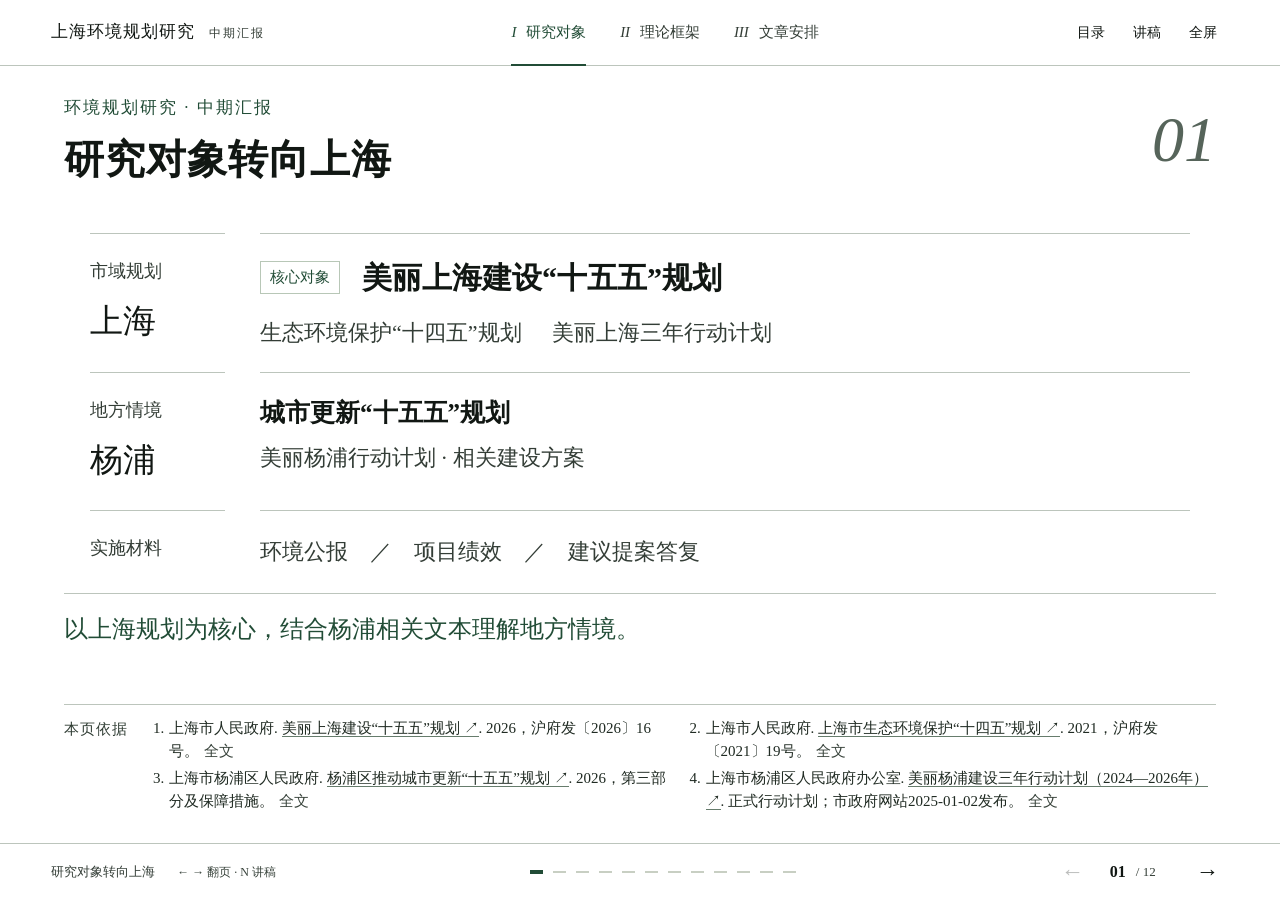
==== commit b7a7a4ad: "Improve presentation contrast and text size; focus research plan on theoretical text analysis" ====
--- a/shanghai/index.html
+++ b/shanghai/index.html
@@ -1,5 +1,5 @@
 <!doctype html>
-<html lang="zh-CN"><head><meta charset="utf-8"><meta name="viewport" content="width=device-width,initial-scale=1"><meta name="description" content="上海环境规划研究中期汇报：研究对象、规划作用分析框架与文章安排。"><meta name="color-scheme" content="light"><link rel="icon" href="data:,"><title>上海环境规划研究｜中期汇报</title><link rel="stylesheet" href="style.css"></head>
+<html lang="zh-CN"><head><meta charset="utf-8"><meta name="viewport" content="width=device-width,initial-scale=1"><meta name="description" content="上海环境规划研究中期汇报：研究对象、规划作用分析框架与文章安排。"><meta name="color-scheme" content="light"><link rel="icon" href="data:,"><title>上海环境规划研究｜中期汇报</title><link rel="stylesheet" href="style.css?v=20261118r2"></head>
 <body><a class="skip-link" href="#main">跳到演示内容</a>
 <header class="topbar"><a class="brand" href="#1">上海环境规划研究<span>中期汇报</span></a><nav class="chapter-nav" aria-label="汇报部分"><button data-chapter="0"><span>I</span> 研究对象</button><button data-chapter="1"><span>II</span> 理论框架</button><button data-chapter="2"><span>III</span> 文章安排</button></nav><div class="utilities"><button id="tocButton" aria-label="打开页面目录">目录</button><button id="noteButton" aria-label="打开本页讲稿">讲稿</button><button id="fullButton" aria-label="切换全屏">全屏</button></div></header>
 <main id="main" tabindex="-1"></main>
@@ -7,7 +7,7 @@
 <dialog id="notesDialog" class="notes-dialog"><div class="dialog-head"><div><span class="eyebrow" id="notePage"></span><h2 id="noteTitle"></h2></div><button data-close aria-label="关闭讲稿">关闭 ×</button></div><div id="noteContent" class="note-content"></div><div class="note-links"><a href="notes.html" target="_blank" rel="noopener">完整讲稿 ↗</a><a href="讲稿.md" download>下载 Markdown</a></div></dialog>
 <dialog id="tocDialog" class="toc-dialog"><div class="dialog-head"><h2>汇报目录</h2><button data-close aria-label="关闭目录">关闭 ×</button></div><div id="tocItems"></div><div class="note-links"><a href="notes.html">完整讲稿 ↗</a><a href="../nanshan.html">此前南山汇报 ↗</a></div></dialog>
 <script>
-const slides=[{"chapter": 0, "title": "从上海规划，走向身边的环境问题", "deck": "环境规划研究 · 中期汇报", "body": "\n<div class=\"material-map\"><div class=\"map-label\">市域规划<span>上海<\/span><\/div><div class=\"map-docs\"><div class=\"primary-doc\"><small>核心对象<\/small><h3>美丽上海建设“十五五”规划<\/h3><\/div><div class=\"doc-pair\"><span>生态环境保护“十四五”规划<\/span><span>美丽上海三年行动计划<\/span><\/div><\/div><div class=\"map-label\">地方情境<span>杨浦<\/span><\/div><div class=\"map-docs\"><h3>城市更新“十五五”规划<\/h3><p>美丽杨浦行动计划 · 相关建设方案<\/p><\/div><div class=\"map-label last\">实施材料<\/div><div class=\"map-docs last\"><p>环境公报　／　项目绩效　／　建议提案答复<\/p><\/div><\/div><p class=\"closing\">以上海为研究对象，在杨浦寻找可观察的具体任务。<\/p>", "note": "老师好。这次汇报主要介绍三个方面的进展：研究对象转向上海，规划理论框架的完善，以及文章的初步安排。\n\n现在主要研究《美丽上海建设“十五五”规划》。同时，我希望进一步结合杨浦的一些具体任务。杨浦离我们比较近，滨水空间、社区环境和城市更新都能在日常生活中接触到，也方便后续做实地观察、补充材料。\n\n目前收集的资料分成三个层次。第一层是上海市的规划和行动计划，用来理解总体目标及其变化。第二层是杨浦的城市更新规划和美丽建设相关文件，用来寻找具体任务。第三层是环境公报、项目绩效和建议提案答复，用来了解实施情况和实际问题。后面的分析会沿着具体任务，把这些材料联系起来。", "refs": [["s15", "全文"], ["s14", "全文"], ["yang", "全文"], ["yact", "全文"]], "cls": "", "citations": "<section class=\"page-sources\" aria-label=\"本页引用\"><div class=\"sources-label\">本页依据<\/div><ol><li><span>上海市人民政府.<\/span> <a href=\"https://www.shanghai.gov.cn/cmsres/70/7065921b1d0d41e5a661d9d580fee96b/15016b289b274acede3c83f797599f19.pdf\" target=\"_blank\" rel=\"noopener\">美丽上海建设“十五五”规划 ↗<\/a>. 2026，沪府发〔2026〕16号。<span class=\"ref-loc\">全文<\/span><\/li><li><span>上海市人民政府.<\/span> <a href=\"https://www.shanghai.gov.cn/cmsres/d3/d353ca821cbb41e89dd36062c0245e2b/b97fae2407e428add759fa5c7500fed2.pdf\" target=\"_blank\" rel=\"noopener\">上海市生态环境保护“十四五”规划 ↗<\/a>. 2021，沪府发〔2021〕19号。<span class=\"ref-loc\">全文<\/span><\/li><li><span>上海市杨浦区人民政府.<\/span> <a href=\"https://www.shyp.gov.cn/zhengwu/qfb-zfwj/2026/285/5444.html\" target=\"_blank\" rel=\"noopener\">杨浦区推动城市更新“十五五”规划 ↗<\/a>. 2026，第三部分及保障措施。<span class=\"ref-loc\">全文<\/span><\/li><li><span>上海市杨浦区人民政府办公室.<\/span> <a href=\"https://www.shanghai.gov.cn/nw12344/20250102/f5d52f61f0514b8c87c23b5d4f98a1ab.html\" target=\"_blank\" rel=\"noopener\">美丽杨浦建设三年行动计划（2024—2026年） ↗<\/a>. 正式行动计划；市政府网站2025-01-02发布。<span class=\"ref-loc\">全文<\/span><\/li><\/ol><\/section>", "number": 1}, {"chapter": 0, "title": "“两新、四高、一底线”", "deck": "美丽上海建设“十五五”规划 · 全市尺度", "body": "\n<div class=\"plan-meta\"><span><strong>18<\/strong> 项主要指标<\/span><span>城市 · 乡村 · 园区 · 河口海岸<\/span><\/div>\n<div class=\"two-new\"><div><span>两新 / 01<\/span><p>美丽上海建设新格局<\/p><\/div><div><span>两新 / 02<\/span><p>长三角生态环境共保联治新突破<\/p><\/div><\/div>\n<div class=\"four-high\"><div><span>01<\/span><h3>高质量发展<\/h3><p>绿色低碳转型<\/p><\/div><div><span>02<\/span><h3>高水平保护<\/h3><p>全域系统治理<\/p><\/div><div class=\"focus\"><span>03<\/span><h3>高品质生活<\/h3><p>生态资源与生活福祉<\/p><\/div><div class=\"focus\"><span>04<\/span><h3>高效能治理<\/h3><p>改革创新与多元支撑<\/p><\/div><\/div><div class=\"baseline\"><span>一底线<\/span><strong>守牢生态安全底线<\/strong><span class=\"focus-caption\">研究关注：生活品质与治理效能的联系<\/span><\/div>", "note": "这份规划覆盖上海全市，包含中心城区，也包含乡村、产业园区和河口海岸。它把绿色转型、环境质量、人居品质、生态保护、风险防控和治理体系放在同一个整体中。\n\n官方解读将重点任务概括为“两新、四高、一底线”。两新强调全域美丽建设和长三角共保联治；四高分别是高质量发展、高水平保护、高品质生活和高效能治理；底线是生态安全。\n\n我最关注后两个高。高品质生活提出我们希望获得什么样的生态环境，高效能治理涉及怎样组织和支持这些要求的实现。发展和保护仍然是重要基础，文章准备把分析重心放在生活品质与治理条件之间的联系上。\n\n规划本身提供了不少可以分析的内容，包括目标指标、社区和生态空间安排、人才培训、科技转化、监测质量以及评估反馈。这些内容能够与后面介绍的理论框架结合。", "refs": [["s15", "PDF第2—3页及各任务章"], ["interpret", "“两新、四高、一底线”"]], "cls": "", "citations": "<section class=\"page-sources\" aria-label=\"本页引用\"><div class=\"sources-label\">本页依据<\/div><ol><li><span>上海市人民政府.<\/span> <a href=\"https://www.shanghai.gov.cn/cmsres/70/7065921b1d0d41e5a661d9d580fee96b/15016b289b274acede3c83f797599f19.pdf\" target=\"_blank\" rel=\"noopener\">美丽上海建设“十五五”规划 ↗<\/a>. 2026，沪府发〔2026〕16号。<span class=\"ref-loc\">PDF第2—3页及各任务章<\/span><\/li><li><span>上海市政府办公厅.<\/span> <a href=\"https://www.shanghai.gov.cn/wzjd/20260910/ba787b1750d84db38eda988675dc85b2.html\" target=\"_blank\" rel=\"noopener\">《美丽上海建设“十五五”规划》解读 ↗<\/a>. 2026-09-10。<span class=\"ref-loc\">“两新、四高、一底线”<\/span><\/li><\/ol><\/section>", "number": 2}, {"chapter": 0, "title": "从既有目标，走向更具体的要求", "deck": "“十四五” → 三年行动 → “十五五”", "body": "\n<div class=\"timeline\"><div><time>2021—2025<\/time><h3>生态环境保护<\/h3><p>绿色发展、生态服务<br>现代环境治理<\/p><\/div><div><time>2024—2026<\/time><h3>“十美”共建<\/h3><p>33项重点任务<br>连接两轮五年规划<\/p><\/div><div><time>2026—2030<\/time><h3>美丽上海建设<\/h3><p>全域协同、主要指标重组<br>生活场景与治理工具细化<\/p><\/div><\/div>\n<div class=\"compare-list\"><div><span>声环境<\/span><p>已有噪声治理任务 <b>→<\/b> 夜间达标率进入主要指标<\/p><\/div><div><span>生态空间<\/span><p>贯通与开放共享 <b>→<\/b> 24小时开放率等要求量化<\/p><\/div><div><span>治理能力<\/span><p>数字化与队伍建设 <b>→<\/b> 应用场景、培训与质量要求细化<\/p><\/div><\/div>\n<p class=\"small-observation\">一个待分析的变化：公众生态环境满意率未继续列入“十五五”主要指标表。<\/p>", "note": "为了判断十五五的变化，我把十四五规划和2024至2026年行动计划放在一起比较。十四五已经提出生活品质、绿色更新、公众参与和现代环境治理。三年行动计划以“十美”组织33项任务，把许多要求进一步细化，也跨越了两轮五年规划。\n\n目前比较清楚的变化有三组。第一，噪声本来就有治理任务，十五五把声环境功能区夜间达标率列入主要指标。第二，生态空间原来已经强调开放共享，十五五进一步提出公园24小时开放率等要求。第三，数字治理和人才建设继续细化，出现了具体应用场景和监测质量要求。\n\n还有一个值得继续分析的变化：十四五主要指标中的公众生态环境满意率，未在十五五主要指标表中保留。这使我更关心，生活品质目标怎样通过指标、任务和评价程序得到反映。\n\n因此，文章准备追踪这些要求的延续和具体化，研究它们如何进入实施过程。", "refs": [["s14", "PDF第9、14、31、37—40页"], ["act", "总体要求与重点任务"], ["s15", "PDF第3、13、17—19页"]], "cls": "", "citations": "<section class=\"page-sources\" aria-label=\"本页引用\"><div class=\"sources-label\">本页依据<\/div><ol><li><span>上海市人民政府.<\/span> <a href=\"https://www.shanghai.gov.cn/cmsres/d3/d353ca821cbb41e89dd36062c0245e2b/b97fae2407e428add759fa5c7500fed2.pdf\" target=\"_blank\" rel=\"noopener\">上海市生态环境保护“十四五”规划 ↗<\/a>. 2021，沪府发〔2021〕19号。<span class=\"ref-loc\">PDF第9、14、31、37—40页<\/span><\/li><li><span>上海市人民政府办公厅.<\/span> <a href=\"https://www.shanghai.gov.cn/cmsres/b0/b0a33eaa837443ccb487685de17789d8/151fce8db603f025c0ba158beac8000c.pdf\" target=\"_blank\" rel=\"noopener\">美丽上海建设三年行动计划（2024—2026年） ↗<\/a>. 2024，沪府办发〔2024〕16号。<span class=\"ref-loc\">总体要求与重点任务<\/span><\/li><li><span>上海市人民政府.<\/span> <a href=\"https://www.shanghai.gov.cn/cmsres/70/7065921b1d0d41e5a661d9d580fee96b/15016b289b274acede3c83f797599f19.pdf\" target=\"_blank\" rel=\"noopener\">美丽上海建设“十五五”规划 ↗<\/a>. 2026，沪府发〔2026〕16号。<span class=\"ref-loc\">PDF第3、13、17—19页<\/span><\/li><\/ol><\/section>", "number": 3}, {"chapter": 0, "title": "在杨浦，寻找规划与行动的联系", "deck": "地方材料如何进入研究", "body": "\n<div class=\"columns three\"><article class=\"column\"><span class=\"ordinal\">01<\/span><h3>城市更新规划<\/h3><p>生态治理、滨水空间<br>完整社区、数智绿建<\/p><\/article><article class=\"column\"><span class=\"ordinal\">02<\/span><h3>美丽杨浦行动<\/h3><p>地方生态环境任务<br>部门协作与阶段安排<\/p><\/article><article class=\"column\"><span class=\"ordinal\">03<\/span><h3>实施过程材料<\/h3><p>项目绩效、提案答复<br>人员、维护与反馈记录<\/p><\/article><\/div>\n<div class=\"yangpu-scene\"><span class=\"scene-label\">可观察的场景<\/span><strong>滨水空间<\/strong><span>—<\/span><strong>社区环境<\/strong><span>—<\/span><strong>生态空间开放<\/strong><\/div>\n<p class=\"closing\">把市域目标放到具体场景中，追踪任务、主体和运行条件。<\/p>", "note": "杨浦材料主要承担把总体问题落到具体场景中的作用。\n\n城市更新十五五规划中，生态治理、滨水开放空间、完整社区、公园环境和数智绿建都有相应部署。例如，滨水空间既涉及生态环境，也涉及慢行、公共活动和日常管理；社区更新则把住房、服务、公共空间和绿色运行组织在一起。\n\n美丽杨浦三年行动计划可以补充地方生态环境任务。另有一份全面推进美丽杨浦建设行动方案，当前取得的是送审稿，引用时会保留版本说明。\n\n公报、项目绩效和提案答复提供另一类信息：谁在实施，投入了什么，运行中遇到了哪些问题，公众意见怎样处理。我希望选择能在这些文件间追踪的任务，再结合身边的观察展开分析。上海和杨浦两份规划之间的具体联系，也会在任务层面逐项核对。", "refs": [["yang", "第三部分：重点任务"], ["yact", "地方任务与实施安排"], ["ydraft", "送审稿"], ["proposal", "开放空间管理相关内容"]], "cls": "", "citations": "<section class=\"page-sources\" aria-label=\"本页引用\"><div class=\"sources-label\">本页依据<\/div><ol><li><span>上海市杨浦区人民政府.<\/span> <a href=\"https://www.shyp.gov.cn/zhengwu/qfb-zfwj/2026/285/5444.html\" target=\"_blank\" rel=\"noopener\">杨浦区推动城市更新“十五五”规划 ↗<\/a>. 2026，第三部分及保障措施。<span class=\"ref-loc\">第三部分：重点任务<\/span><\/li><li><span>上海市杨浦区人民政府办公室.<\/span> <a href=\"https://www.shanghai.gov.cn/nw12344/20250102/f5d52f61f0514b8c87c23b5d4f98a1ab.html\" target=\"_blank\" rel=\"noopener\">美丽杨浦建设三年行动计划（2024—2026年） ↗<\/a>. 正式行动计划；市政府网站2025-01-02发布。<span class=\"ref-loc\">地方任务与实施安排<\/span><\/li><li><span>杨浦区.<\/span> <a href=\"https://www.shyp.gov.cn/zhengwu/zwgk-zdjc2024/2025/219/bc94d453015bc206e88c53de58582af9/7cf9d7de5ee54649bf45358f429a8e64.pdf\" target=\"_blank\" rel=\"noopener\">全面推进美丽杨浦建设行动方案 ↗<\/a>. 送审稿，版本以公开材料标注为准。<span class=\"ref-loc\">送审稿<\/span><\/li><li><span>杨浦区相关部门.<\/span> <a href=\"https://www.shyp.gov.cn/oarest9/epointtemp/xxgkfile/data/nfsshare/BigFileUpLoadStorage/temp/2024-04-02/7eb2bf90-f38a-4c44-a05e-e6f58e077163/%E6%AD%A3%E5%BC%8F%E7%A8%BF.pdf\" target=\"_blank\" rel=\"noopener\">区政协0276号提案会办意见 ↗<\/a>. 2024，开放空间管理、人员与培训相关内容。<span class=\"ref-loc\">开放空间管理相关内容<\/span><\/li><\/ol><\/section>", "number": 4}, {"chapter": 1, "title": "规划怎样进入行动？", "deck": "从文本内容，进入规划作用过程", "body": "\n<div class=\"question-lead\">目标与指标提出之后，<br><em>行动需要怎样的条件？<\/em><\/div>\n<div class=\"process-band\"><div><small>规划表达<\/small><strong>提出要求<\/strong><\/div><i>→<\/i><div><small>空间 · 时间 · 关系<\/small><strong>组织任务<\/strong><\/div><i>→<\/i><div><small>主体条件与互动<\/small><strong>形成行动<\/strong><\/div><i>→<\/i><div><small>环境与生活<\/small><strong>观察结果<\/strong><\/div><\/div>\n<div class=\"feedback-line\">监测 · 执行信息 · 公众表达 <span>↶ 进入评价与调整<\/span><\/div>", "note": "接下来介绍理论框架。上次老师指出，可以围绕一个规划作用的总体框架来组织文章。我回去以后，重点梳理了规划实施、时空行为、主体互动和能力方面的研究。\n\n上海材料中可以看到，规划既提出目标，也安排空间、任务、部门协作、人才与科技支持，最后还有评估和公众反馈。把这些内容联系起来，就会遇到一个核心问题：目标提出之后，行动需要怎样的条件？\n\n我目前的理解是，可以先辨认规划表达了什么，再看任务怎样在空间、时间和关系上组织，以及主体是否具备相应的认识、意愿、能力和资源。随后，观察行动作用于哪些对象、产生什么结果，最后通过评价反馈进入下一轮调整。\n\n这页展示的是阅读规划的基本线索。后面的完整框架会进一步区分这些内容，并画出相互作用的关系。", "refs": [["hers", "规划意图、治理与土地变化的关系"], ["bao", "时间性、空间性、复杂性及制度—行动关系"]], "cls": "", "citations": "<section class=\"page-sources\" aria-label=\"本页引用\"><div class=\"sources-label\">本页依据<\/div><ol><li><span>Hersperger, A. M., et al..<\/span> <a href=\"https://doi.org/10.1016/j.gloenvcha.2018.05.001\" target=\"_blank\" rel=\"noopener\">Urban land-use change: The role of strategic spatial planning ↗<\/a>. Global Environmental Change, 2018, 51: 32–42；DOI: 10.1016/j.gloenvcha.2018.05.001。<span class=\"ref-loc\">规划意图、治理与土地变化的关系<\/span><\/li><li><span>包存宽.<\/span> <a href=\"https://doi.org/10.16619/j.cnki.rmltxsqy.2023.02.009\" target=\"_blank\" rel=\"noopener\">基于场域优化管控的风险治理新范式 ↗<\/a>. 人民论坛·学术前沿，2023（2）；DOI: 10.16619/j.cnki.rmltxsqy.2023.02.009。<span class=\"ref-loc\">时间性、空间性、复杂性及制度—行动关系<\/span><\/li><\/ol><\/section>", "number": 5}, {"chapter": 1, "title": "三组文献，支撑三层理解", "deck": "理论框架的主要依据", "body": "\n<div class=\"literature-rows\"><article><div class=\"lit-index\">01<\/div><div><h3>规划如何组织时空关系<\/h3><p>包存宽（2023） · 王德、胡杨（2022）<\/p><\/div><div class=\"lit-insight\">活动有空间联系，也有日常节律与实施周期。<\/div><\/article><article><div class=\"lit-index\">02<\/div><div><h3>主体为什么行动、能否行动<\/h3><p>Bressers（2009） · Wu et al.（2015）<\/p><\/div><div class=\"lit-insight\">认知与动机影响选择，能力、权限和资源支持行动。<\/div><\/article><article><div class=\"lit-index\">03<\/div><div><h3>需求怎样进入实施与调整<\/h3><p>谌丽等（2025）<\/p><\/div><div class=\"lit-insight\">公众信息经过分析、决策与反馈，形成行动依据。<\/div><\/article><\/div>\n<p class=\"small-observation\">据此综合形成分析框架：时空关系、主体条件与评价反馈相互联系。<\/p>", "note": "这里选了三组与框架最直接相关的文献。\n\n第一组帮助我理解规划的调控维度。包老师关于场域的文章讨论了时间性、空间性和复杂性，以及制度和行动的关系。王德、胡杨的时空行为规划研究，把空间、时间和行为联系起来。我结合老师的指导，把这一层组织为空间组织、时间统筹和关系协调，关注活动在哪里、何时发生，以及不同主体和任务怎样相互关联。\n\n第二组帮助我理解主体条件。Bressers的情境互动分析关注主体的认知、动机、能力与权力。Wu等人的政策能力研究进一步区分分析、运作和政治能力，以及个人、组织和系统层次。由此，我保留了理念与认知、动机与意愿、知识与能力、权限与资源四组观察内容。\n\n第三组是谌丽等关于数字化公众参与和城市体检的研究。它把公众需求、数据分析、更新行动和反馈联系起来，也启发我关注：信息被收集之后，怎样进入实际决策。\n\n这些研究分别帮助我解释框架中的不同联系，完整结构是结合研究问题作出的综合。", "refs": [["bao", "理论理解"], ["wang", "第2节及图3"], ["bressers", "第5节与主体互动图"], ["wu", "能力类型与层次"], ["chen", "第2、5节"]], "cls": "literature-slide", "citations": "<section class=\"page-sources\" aria-label=\"本页引用\"><div class=\"sources-label\">本页依据<\/div><ol><li><span>包存宽.<\/span> <a href=\"https://doi.org/10.16619/j.cnki.rmltxsqy.2023.02.009\" target=\"_blank\" rel=\"noopener\">基于场域优化管控的风险治理新范式 ↗<\/a>. 人民论坛·学术前沿，2023（2）；DOI: 10.16619/j.cnki.rmltxsqy.2023.02.009。<span class=\"ref-loc\">理论理解<\/span><\/li><li><span>王德，胡杨.<\/span> <a href=\"https://doi.org/10.16361/j.upf.202201006\" target=\"_blank\" rel=\"noopener\">城市时空行为规划：概念、框架与展望 ↗<\/a>. 城市规划学刊，2022（1）：44–50；DOI: 10.16361/j.upf.202201006。<span class=\"ref-loc\">第2节及图3<\/span><\/li><li><span>Bressers, H..<\/span> <a href=\"https://research.utwente.nl/en/publications/from-public-administration-to-policy-networks-contextual-interact/\" target=\"_blank\" rel=\"noopener\">From public administration to policy networks: Contextual interaction analysis ↗<\/a>. In Rediscovering Public Law and Public Administration in Comparative Policy Analysis, 2009: 123–142；专著章节。<span class=\"ref-loc\">第5节与主体互动图<\/span><\/li><li><span>Wu, X.; Ramesh, M.; Howlett, M..<\/span> <a href=\"https://doi.org/10.1016/j.polsoc.2015.09.001\" target=\"_blank\" rel=\"noopener\">Policy capacity: A conceptual framework for understanding policy competences and capabilities ↗<\/a>. Policy and Society, 2015, 34(3–4): 165–171；DOI: 10.1016/j.polsoc.2015.09.001。<span class=\"ref-loc\">能力类型与层次<\/span><\/li><li><span>谌丽，李杨，何炬.<\/span> <a href=\"https://doi.org/10.11821/dlyj020240888\" target=\"_blank\" rel=\"noopener\">数字化公众参与在城市体检中的理论与实践探索 ↗<\/a>. 地理研究，2025，44（5）：1189–1206；DOI: 10.11821/dlyj020240888。<span class=\"ref-loc\">第2、5节<\/span><\/li><\/ol><\/section>", "number": 6}, {"chapter": 1, "title": "环境规划作用分析框架", "deck": "从规划表达，到行动条件与评价反馈", "body": "\n<div class=\"framework-tools\"><div class=\"focus-buttons\" aria-label=\"框架阅读顺序\"><button class=\"selected\" data-focus=\"all\">完整框架<\/button><button data-focus=\"path\">作用过程<\/button><button data-focus=\"actor\">主体条件<\/button><button data-focus=\"feedback\">评价反馈<\/button><\/div><a href=\"assets/framework-v5.svg\" target=\"_blank\" rel=\"noopener\">打开原图 ↗<\/a><\/div>\n<div class=\"framework-scroll\"><div class=\"framework-canvas\"><svg xmlns=\"http://www.w3.org/2000/svg\" width=\"1520\" height=\"665\" viewBox=\"40 140 1520 665\"><title>环境规划作用分析框架 V5<\/title><defs><marker id=\"a\" viewBox=\"0 0 10 10\" refX=\"9\" refY=\"5\" markerWidth=\"6\" markerHeight=\"6\" orient=\"auto-start-reverse\"><path d=\"M0 0L10 5L0 10Z\" fill=\"#454545\"/><\/marker><\/defs><rect width=\"1520\" height=\"665\" fill=\"white\"/><g fill=\"#222\" font-family=\"Times New Roman, Songti SC, SimSun, serif\">\n<text x=\"800\" y=\"52\" text-anchor=\"middle\" font-size=\"32\" font-weight=\"600\">环境规划作用分析框架<\/text>\n<text x=\"800\" y=\"97\" text-anchor=\"middle\" font-size=\"23\" font-weight=\"400\">高质量发展  ·  高水平保护  ·  高品质生活  ·  高效能治理<\/text>\n<path d=\"M 65 123 H 1535\" fill=\"none\" stroke=\"#555\" stroke-width=\"1.7\"/>\n<text x=\"190\" y=\"265\" text-anchor=\"middle\" font-size=\"26\" font-weight=\"600\">规划表达<\/text>\n<rect x=\"70\" y=\"305\" width=\"240\" height=\"190\" rx=\"8\" fill=\"white\" stroke=\"#555\" stroke-width=\"1.5\"/>\n<text x=\"190\" y=\"350\" text-anchor=\"middle\" font-size=\"24\" font-weight=\"400\">理念与原则<\/text>\n<text x=\"190\" y=\"400\" text-anchor=\"middle\" font-size=\"24\" font-weight=\"400\">目标与指标<\/text>\n<text x=\"190\" y=\"450\" text-anchor=\"middle\" font-size=\"24\" font-weight=\"400\">实施安排<\/text>\n<text x=\"550\" y=\"205\" text-anchor=\"middle\" font-size=\"26\" font-weight=\"600\">规划调控维度<\/text>\n<rect x=\"350\" y=\"235\" width=\"400\" height=\"325\" rx=\"8\" fill=\"#fafafa\" stroke=\"#b7b7b7\" stroke-width=\"1.5\"/>\n<path d=\"M 519 352 L 467 424\" fill=\"none\" stroke=\"#555\" stroke-width=\"1.7\" marker-end=\"url(#a)\" marker-start=\"url(#a)\"/>\n<path d=\"M 581 352 L 633 424\" fill=\"none\" stroke=\"#555\" stroke-width=\"1.7\" marker-end=\"url(#a)\" marker-start=\"url(#a)\"/>\n<path d=\"M 495 475 L 605 475\" fill=\"none\" stroke=\"#555\" stroke-width=\"1.7\" marker-end=\"url(#a)\" marker-start=\"url(#a)\"/>\n<circle cx=\"550\" cy=\"300\" r=\"60\" fill=\"white\" stroke=\"#555\" stroke-width=\"1.5\"/>\n<text x=\"550\" y=\"308\" text-anchor=\"middle\" font-size=\"22\" font-weight=\"600\">空间组织<\/text>\n<circle cx=\"435\" cy=\"475\" r=\"60\" fill=\"white\" stroke=\"#555\" stroke-width=\"1.5\"/>\n<text x=\"435\" y=\"483\" text-anchor=\"middle\" font-size=\"22\" font-weight=\"600\">时间统筹<\/text>\n<circle cx=\"665\" cy=\"475\" r=\"60\" fill=\"white\" stroke=\"#555\" stroke-width=\"1.5\"/>\n<text x=\"665\" y=\"483\" text-anchor=\"middle\" font-size=\"22\" font-weight=\"600\">关系协调<\/text>\n<text x=\"1020\" y=\"205\" text-anchor=\"middle\" font-size=\"26\" font-weight=\"600\">规划作用过程<\/text>\n<rect x=\"810\" y=\"235\" width=\"420\" height=\"325\" rx=\"8\" fill=\"#fafafa\" stroke=\"#b7b7b7\" stroke-width=\"1.5\"/>\n<rect x=\"835\" y=\"270\" width=\"370\" height=\"140\" rx=\"8\" fill=\"white\" stroke=\"#555\" stroke-width=\"1.5\"/>\n<text x=\"1020\" y=\"304\" text-anchor=\"middle\" font-size=\"24\" font-weight=\"600\">主体条件<\/text>\n<text x=\"930\" y=\"348\" text-anchor=\"middle\" font-size=\"21\" font-weight=\"400\">理念与认知<\/text>\n<text x=\"1110\" y=\"348\" text-anchor=\"middle\" font-size=\"21\" font-weight=\"400\">动机与意愿<\/text>\n<text x=\"930\" y=\"385\" text-anchor=\"middle\" font-size=\"21\" font-weight=\"400\">知识与能力<\/text>\n<text x=\"1110\" y=\"385\" text-anchor=\"middle\" font-size=\"21\" font-weight=\"400\">权限与资源<\/text>\n<rect x=\"835\" y=\"455\" width=\"150\" height=\"70\" rx=\"8\" fill=\"white\" stroke=\"#555\" stroke-width=\"1.5\"/>\n<text x=\"910\" y=\"498\" text-anchor=\"middle\" font-size=\"24\" font-weight=\"600\">行动<\/text>\n<rect x=\"1045\" y=\"455\" width=\"160\" height=\"70\" rx=\"8\" fill=\"white\" stroke=\"#555\" stroke-width=\"1.5\"/>\n<text x=\"1125\" y=\"498\" text-anchor=\"middle\" font-size=\"24\" font-weight=\"600\">作用对象<\/text>\n<path d=\"M 910 410 V 455\" fill=\"none\" stroke=\"#555\" stroke-width=\"1.7\" marker-end=\"url(#a)\"/>\n<path d=\"M 985 490 H 1045\" fill=\"none\" stroke=\"#555\" stroke-width=\"1.7\" marker-end=\"url(#a)\" marker-start=\"url(#a)\"/>\n<text x=\"1440\" y=\"265\" text-anchor=\"middle\" font-size=\"26\" font-weight=\"600\">实施结果<\/text>\n<rect x=\"1340\" y=\"305\" width=\"200\" height=\"190\" rx=\"8\" fill=\"white\" stroke=\"#555\" stroke-width=\"1.5\"/>\n<text x=\"1440\" y=\"350\" text-anchor=\"middle\" font-size=\"22\" font-weight=\"400\">任务完成情况<\/text>\n<text x=\"1440\" y=\"400\" text-anchor=\"middle\" font-size=\"22\" font-weight=\"400\">环境与生态变化<\/text>\n<text x=\"1440\" y=\"450\" text-anchor=\"middle\" font-size=\"22\" font-weight=\"400\">发展与生活影响<\/text>\n<path d=\"M 310 400 H 350\" fill=\"none\" stroke=\"#555\" stroke-width=\"1.7\"/>\n<path d=\"M 750 400 H 810\" fill=\"none\" stroke=\"#555\" stroke-width=\"1.7\" marker-end=\"url(#a)\"/>\n<path d=\"M 1230 400 H 1340\" fill=\"none\" stroke=\"#555\" stroke-width=\"1.7\" marker-end=\"url(#a)\"/>\n<path d=\"M 90 305 V 160 H 1170 V 270\" fill=\"none\" stroke=\"#555\" stroke-width=\"1.7\" marker-end=\"url(#a)\"/>\n<text x=\"605\" y=\"151\" text-anchor=\"middle\" font-size=\"18\" font-weight=\"400\">直接作用<\/text>\n<rect x=\"610\" y=\"665\" width=\"500\" height=\"90\" rx=\"8\" fill=\"white\" stroke=\"#555\" stroke-width=\"1.5\"/>\n<text x=\"860\" y=\"702\" text-anchor=\"middle\" font-size=\"25\" font-weight=\"600\">监测 · 评价 · 反馈<\/text>\n<text x=\"860\" y=\"735\" text-anchor=\"middle\" font-size=\"19\" font-weight=\"400\">监测结果　执行信息　公众表达<\/text>\n<path d=\"M 1440 495 V 710 H 1110\" fill=\"none\" stroke=\"#555\" stroke-width=\"1.7\" marker-end=\"url(#a)\"/>\n<path d=\"M 860 665 V 610\" fill=\"none\" stroke=\"#555\" stroke-width=\"1.7\" stroke-dasharray=\"6 5\"/>\n<path d=\"M 190 610 H 1020\" fill=\"none\" stroke=\"#555\" stroke-width=\"1.7\" stroke-dasharray=\"6 5\"/>\n<path d=\"M 190 610 V 495\" fill=\"none\" stroke=\"#555\" stroke-width=\"1.7\" stroke-dasharray=\"6 5\" marker-end=\"url(#a)\"/>\n<path d=\"M 550 610 V 560\" fill=\"none\" stroke=\"#555\" stroke-width=\"1.7\" stroke-dasharray=\"6 5\" marker-end=\"url(#a)\"/>\n<path d=\"M 1020 610 V 560\" fill=\"none\" stroke=\"#555\" stroke-width=\"1.7\" stroke-dasharray=\"6 5\" marker-end=\"url(#a)\"/>\n<text x=\"720\" y=\"599\" text-anchor=\"middle\" font-size=\"18\" font-weight=\"400\">反馈调整<\/text>\n<path d=\"M 290 495 V 795 H 860 V 755\" fill=\"none\" stroke=\"#555\" stroke-width=\"1.7\" marker-end=\"url(#a)\"/>\n<text x=\"475\" y=\"786\" text-anchor=\"middle\" font-size=\"18\" font-weight=\"400\">目标对照<\/text>\n<text x=\"800\" y=\"838\" text-anchor=\"middle\" font-size=\"16\" font-weight=\"400\">V5 · 理论框架讨论稿<\/text>\n<\/g><rect class=\"focus-mask actor-mask\" x=\"815\" y=\"242\" width=\"410\" height=\"305\" fill=\"none\" stroke=\"#557565\" stroke-width=\"3\" rx=\"10\"/><path class=\"focus-mask feedback-mask\" d=\"M160 575H1125V815H270V495\" fill=\"none\" stroke=\"#557565\" stroke-width=\"3\" stroke-dasharray=\"8 8\"/><path class=\"focus-mask path-mask\" d=\"M70 225H1535V565H70Z\" fill=\"none\" stroke=\"#557565\" stroke-width=\"3\" stroke-dasharray=\"8 8\"/><\/svg><\/div><\/div><p class=\"framework-caption\" id=\"frameworkCaption\">规划表达提出要求；调控维度组织条件；主体行动作用于对象；评价反馈支持调整。<\/p>", "note": "这就是目前整理出的完整框架。\n\n第一框是规划表达，包括理念与原则、目标与指标、实施安排。它们共同说明规划追求什么、怎样组织落实。\n\n第二框是规划调控维度，用三角结构表示空间组织、时间统筹和关系协调。三者经常同时发生作用。比如开放空间的使用既涉及位置和连通，也涉及开放与维护时间，还涉及管理者、使用者和周边居民之间的关系。\n\n第三框是规划作用过程，包含主体条件、行动和作用对象。这里尤其关注主体是否理解任务、愿意投入、具备知识能力，并拥有相应权限和资源。规划中的培训、责任配置和支持政策也可以直接影响主体条件，所以保留了上方的直接作用路径。\n\n右侧把实施结果分为任务完成情况、环境与生态变化、发展与生活影响。下方通过目标对照，结合监测结果、执行信息和公众表达开展评价。反馈可以调整规划表达，也可以调整空间、时间和关系安排，以及主体行动的条件。\n\n下一步会用上海的具体任务，逐项分析这些联系。", "refs": [["hers", "规划作用过程"], ["bressers", "主体条件与互动"], ["wang", "时空行为联系"], ["chen", "公众信息与评价反馈"]], "cls": "framework-slide", "citations": "<section class=\"page-sources\" aria-label=\"本页引用\"><div class=\"sources-label\">本页依据<\/div><ol><li><span>Hersperger, A. M., et al..<\/span> <a href=\"https://doi.org/10.1016/j.gloenvcha.2018.05.001\" target=\"_blank\" rel=\"noopener\">Urban land-use change: The role of strategic spatial planning ↗<\/a>. Global Environmental Change, 2018, 51: 32–42；DOI: 10.1016/j.gloenvcha.2018.05.001。<span class=\"ref-loc\">规划作用过程<\/span><\/li><li><span>Bressers, H..<\/span> <a href=\"https://research.utwente.nl/en/publications/from-public-administration-to-policy-networks-contextual-interact/\" target=\"_blank\" rel=\"noopener\">From public administration to policy networks: Contextual interaction analysis ↗<\/a>. In Rediscovering Public Law and Public Administration in Comparative Policy Analysis, 2009: 123–142；专著章节。<span class=\"ref-loc\">主体条件与互动<\/span><\/li><li><span>王德，胡杨.<\/span> <a href=\"https://doi.org/10.16361/j.upf.202201006\" target=\"_blank\" rel=\"noopener\">城市时空行为规划：概念、框架与展望 ↗<\/a>. 城市规划学刊，2022（1）：44–50；DOI: 10.16361/j.upf.202201006。<span class=\"ref-loc\">时空行为联系<\/span><\/li><li><span>谌丽，李杨，何炬.<\/span> <a href=\"https://doi.org/10.11821/dlyj020240888\" target=\"_blank\" rel=\"noopener\">数字化公众参与在城市体检中的理论与实践探索 ↗<\/a>. 地理研究，2025，44（5）：1189–1206；DOI: 10.11821/dlyj020240888。<span class=\"ref-loc\">公众信息与评价反馈<\/span><\/li><\/ol><\/section>", "number": 7}, {"chapter": 1, "title": "用“生态空间开放共享”试读框架", "deck": "任务示例 · 美丽上海规划PDF第13页", "body": "\n<div class=\"example-target\"><span>规划中的明确要求<\/span><strong>公园24小时开放率提高到90%以上<\/strong><p>推进单位附属绿色空间开放共享<\/p><\/div>\n<div class=\"columns three example-columns\"><article class=\"column\"><span class=\"ordinal\">空间<\/span><h3>哪里开放<\/h3><p>入口、连通、服务范围<\/p><\/article><article class=\"column\"><span class=\"ordinal\">时间<\/span><h3>怎样持续使用<\/h3><p>开放时段、养护周期<\/p><\/article><article class=\"column\"><span class=\"ordinal\">关系<\/span><h3>谁共同参与<\/h3><p>管理单位、使用者、周边居民<\/p><\/article><\/div>\n<div class=\"example-bottom\"><div><small>进一步追踪主体条件<\/small><p>管理权限 · 维护人员 · 专业支持 · 经费来源<\/p><\/div><div><small>评价观察<\/small><p>开放完成 → 使用与环境变化 → 居民反馈<\/p><\/div><\/div>", "note": "这页用生态空间开放共享做一个试读。规划提出公园24小时开放率提高到90%以上，并进一步推动单位附属绿色空间开放共享。\n\n先看空间组织：开放哪些地方，入口和通行怎样安排，服务范围是什么。再看时间统筹：开放时段如何覆盖居民活动，日常养护和夜间管理怎样衔接。关系协调则涉及管理单位、使用者和周边居民，他们对公共使用、安全和安静可能有不同考虑。\n\n继续向下，就需要追踪主体条件：谁有权决定开放规则，谁承担维护，人员和经费如何安排，是否有专业支持。评价也可以分层观察，从开放任务是否完成，到使用和环境发生了什么变化，再到居民意见怎样进入管理调整。\n\n目前这项任务用于展示框架的用法。图中提出的人员、经费和使用情况，是接下来需要从相关文件和实地材料中继续查找的内容。", "refs": [["s15", "PDF第13页：建设生态宜居家园"], ["yang", "公园城市与完整社区相关任务"], ["proposal", "开放空间管理、人员与培训"]], "cls": "", "citations": "<section class=\"page-sources\" aria-label=\"本页引用\"><div class=\"sources-label\">本页依据<\/div><ol><li><span>上海市人民政府.<\/span> <a href=\"https://www.shanghai.gov.cn/cmsres/70/7065921b1d0d41e5a661d9d580fee96b/15016b289b274acede3c83f797599f19.pdf\" target=\"_blank\" rel=\"noopener\">美丽上海建设“十五五”规划 ↗<\/a>. 2026，沪府发〔2026〕16号。<span class=\"ref-loc\">PDF第13页：建设生态宜居家园<\/span><\/li><li><span>上海市杨浦区人民政府.<\/span> <a href=\"https://www.shyp.gov.cn/zhengwu/qfb-zfwj/2026/285/5444.html\" target=\"_blank\" rel=\"noopener\">杨浦区推动城市更新“十五五”规划 ↗<\/a>. 2026，第三部分及保障措施。<span class=\"ref-loc\">公园城市与完整社区相关任务<\/span><\/li><li><span>杨浦区相关部门.<\/span> <a href=\"https://www.shyp.gov.cn/oarest9/epointtemp/xxgkfile/data/nfsshare/BigFileUpLoadStorage/temp/2024-04-02/7eb2bf90-f38a-4c44-a05e-e6f58e077163/%E6%AD%A3%E5%BC%8F%E7%A8%BF.pdf\" target=\"_blank\" rel=\"noopener\">区政协0276号提案会办意见 ↗<\/a>. 2024，开放空间管理、人员与培训相关内容。<span class=\"ref-loc\">开放空间管理、人员与培训<\/span><\/li><\/ol><\/section>", "number": 8}, {"chapter": 2, "title": "生活品质要求，如何获得治理支持？", "deck": "初步研究构想", "body": "\n<p class=\"research-question\">在城市内涵式发展背景下，<br>上海环境规划如何回应高品质生活的生态环境需求，<br><em>并通过相应的治理安排推动其实现？<\/em><\/p>\n<div class=\"columns three research-questions\"><article class=\"column\"><span class=\"ordinal\">01<\/span><h3>需求进入规划<\/h3><p>怎样表达为目标、指标与任务？<\/p><\/article><article class=\"column\"><span class=\"ordinal\">02<\/span><h3>规划组织行动<\/h3><p>怎样形成主体行动的条件？<\/p><\/article><article class=\"column\"><span class=\"ordinal\">03<\/span><h3>评价支持调整<\/h3><p>怎样观察结果并回应反馈？<\/p><\/article><\/div><div class=\"context-strip\">城市内涵式发展 <span>／<\/span> 存量提质与持续运行 <span>／<\/span> 高品质生活 · 高效能治理<\/div>", "note": "基于前面的材料和框架，文章目前形成了这样一个初步构想：在城市内涵式发展背景下，上海环境规划如何回应高品质生活的生态环境需求，并通过相应的治理安排推动其实现？\n\n城市内涵式发展提供了研究情境。既有空间怎样更好地使用，设施怎样持续运行，不同功能和主体怎样协调，都与生活品质密切相关。国家十五五纲要和中央城市工作会议中的相关部署，也使这些问题更加突出。《国家发展规划法》和《生态环境法典》提供规划制度与生态环境治理的规范背景，正文会围绕具体问题使用相关条款。\n\n研究重点放在四高中的后两个高：生活品质说明要回应什么需要，治理效能要求我们分析实现这些目标的条件。\n\n具体分成三个问题。第一，生态环境需要怎样进入规划目标、指标与任务；第二，规划怎样组织行动，并支持主体具备相应条件；第三，怎样观察实施结果，让监测和公众反馈进入调整。这三个问题也构成文章的基本顺序。", "refs": [["national", "第三十一章"], ["city", "城市内涵式发展、治理投入与统筹协调"], ["ecode", "规划与生态环境分区管控"], ["plaw", "规划衔接、资源支持与监测评估"]], "cls": "", "citations": "<section class=\"page-sources\" aria-label=\"本页引用\"><div class=\"sources-label\">本页依据<\/div><ol><li><span>中华人民共和国.<\/span> <a href=\"https://www.moe.gov.cn/jyb_xwfb/xw_zt/moe_357/2026/2026_zt03/yw/202603/t20260314_1430877.html\" target=\"_blank\" rel=\"noopener\">国民经济和社会发展第十五个五年规划纲要 ↗<\/a>. 2026，第三十一章。<span class=\"ref-loc\">第三十一章<\/span><\/li><li><span>中央城市工作会议.<\/span> <a href=\"https://www.mee.gov.cn/ywdt/szyw/202507/t20250715_1123471.shtml\" target=\"_blank\" rel=\"noopener\">中央城市工作会议在北京举行 ↗<\/a>. 2025-07-15，新华社报道。<span class=\"ref-loc\">城市内涵式发展、治理投入与统筹协调<\/span><\/li><li><span>全国人民代表大会.<\/span> <a href=\"https://www.mee.gov.cn/ywgz/fgbz/fl/202603/t20260313_1146496.shtml\" target=\"_blank\" rel=\"noopener\">中华人民共和国生态环境法典 ↗<\/a>. 2026，第一编第三章。<span class=\"ref-loc\">规划与生态环境分区管控<\/span><\/li><li><span>全国人民代表大会.<\/span> <a href=\"https://qspfw.moe.gov.cn/html/sublaws/20260313/23924.html\" target=\"_blank\" rel=\"noopener\">中华人民共和国国家发展规划法 ↗<\/a>. 2026，第四条、第二十四条、第二十七至二十八条。<span class=\"ref-loc\">规划衔接、资源支持与监测评估<\/span><\/li><\/ol><\/section>", "number": 9}, {"chapter": 2, "title": "文章沿着问题展开", "deck": "预期章节安排", "body": "\n<div class=\"outline\"><div><span>01<\/span><h3>引言<\/h3><p>时代情境与研究问题<\/p><\/div><div><span>02<\/span><h3>理论基础与分析框架<\/h3><p>需求、主体条件与规划作用<\/p><\/div><div><span>03<\/span><h3>研究设计<\/h3><p>材料、任务选择与分析方法<\/p><\/div><div class=\"outline-main\"><span>04<\/span><h3>生活品质需求的表达与演变<\/h3><p>跨期比较目标、指标和任务<\/p><\/div><div class=\"outline-main\"><span>05<\/span><h3>行动组织与评价反馈<\/h3><p>空间时间关系、主体条件与调整<\/p><\/div><div><span>06<\/span><h3>讨论<\/h3><p>生活品质导向下的规划治理要求<\/p><\/div><div><span>07<\/span><h3>结论<\/h3><p>回应研究问题与后续研究<\/p><\/div><\/div>", "note": "文章准备按照这个顺序展开。\n\n引言提出问题，理论部分解释分析视角，研究设计交代材料和任务选择。正文重点是第四、第五章。\n\n第四章分析生活品质需求的表达与演变。通过十四五、三年行动和十五五的对读，辨认哪些要求延续下来，哪些变得更具体，再分析它们分别进入了什么指标和任务。\n\n第五章研究行动组织与评价反馈。选择几组具体任务，追踪空间、时间和关系安排怎样联系主体条件，以及实施结果如何被观察和反馈。最后的讨论，再从这些发现中提炼环境规划的治理要求。\n\n这个组织方式借鉴了几篇文章。谌丽等将理论框架接到参与方式、信息应用和反馈路径；张文忠从不同尺度的问题导向相应更新路径；田莉等通过主体关系和制度安排解释实施困难。我希望借鉴它们把理论与具体问题连接起来的写法，让正文分析成为文章的重心。", "refs": [["chen", "理论框架—实施方式—信息应用—反馈路径"], ["zhang", "尺度分析与更新路径"], ["tian", "理论逻辑、实施模式与案例分析"]], "cls": "", "citations": "<section class=\"page-sources\" aria-label=\"本页引用\"><div class=\"sources-label\">本页依据<\/div><ol><li><span>谌丽，李杨，何炬.<\/span> <a href=\"https://doi.org/10.11821/dlyj020240888\" target=\"_blank\" rel=\"noopener\">数字化公众参与在城市体检中的理论与实践探索 ↗<\/a>. 地理研究，2025，44（5）：1189–1206；DOI: 10.11821/dlyj020240888。<span class=\"ref-loc\">理论框架—实施方式—信息应用—反馈路径<\/span><\/li><li><span>张文忠.<\/span> <a href=\"https://doi.org/10.11821/dlyj020240909\" target=\"_blank\" rel=\"noopener\">基于多尺度城市体检的城市更新路径研究 ↗<\/a>. 地理研究，2025，44（5）：1175–1188；DOI: 10.11821/dlyj020240909。<span class=\"ref-loc\">尺度分析与更新路径<\/span><\/li><li><span>田莉，陶然，梁印龙.<\/span> <a href=\"https://upforum.wupen.org/Data/Download/816?type=z\" target=\"_blank\" rel=\"noopener\">城市更新困局下的实施模式转型：基于空间治理的视角 ↗<\/a>. 城市规划学刊，2020（3）：41–47。<span class=\"ref-loc\">理论逻辑、实施模式与案例分析<\/span><\/li><\/ol><\/section>", "number": 10}, {"chapter": 2, "title": "以具体任务连接材料", "deck": "研究步骤与当前进展", "body": "\n<div class=\"status-row\"><span class=\"status-label\">已有基础<\/span><p>规划全文与实施材料　·　跨期对照　·　理论框架<\/p><\/div>\n<div class=\"work-flow\"><div><span>01<\/span><h3>识别需求<\/h3><p>目标 · 指标 · 任务<\/p><\/div><i>→<\/i><div><span>02<\/span><h3>追踪安排<\/h3><p>时空关系 · 主体条件<\/p><\/div><i>→<\/i><div><span>03<\/span><h3>核对过程<\/h3><p>行动 · 结果 · 反馈<\/p><\/div><\/div>\n<div class=\"candidate-row\"><span>候选任务<\/span><p>生态空间开放共享<br>群众身边河湖治理<\/p><p class=\"candidate-aside\">结合杨浦寻找具体记录<br>按材料完整度确定样本<\/p><\/div>\n<p class=\"closing\">下一步：完成任务证据表，补充实地观察与必要访谈。<\/p>", "note": "现在已经完成了主要规划和一批实施材料的收集，做了十四五和十五五的初步对照，理论框架也形成了当前版本。\n\n下一步准备以具体任务为单位组织材料。先识别相关生活品质要求，再查找任务的空间、时间和主体安排，接着用项目记录、提案答复、绩效资料等核对实施过程。\n\n候选任务包括生态空间开放共享和群众身边河湖治理。前者便于分析使用时段、管理关系和持续维护，后者可以观察环境指标、生态状态与居民感受之间的联系。具体样本会根据材料的完整程度确定，并尽量在杨浦找到可进一步观察的场景。\n\n证据整理时，会把规划部署、实施记录和结果材料分别标明。主体意愿、协商过程和日常使用情况，可以通过实地观察和必要访谈补充。这样能逐步判断框架中哪些联系已经有材料支持，哪些还需要继续调查。", "refs": [["s15", "PDF第8—9、13、17—19页"], ["yang", "生态治理与公共空间任务"], ["bulletin", "环境状态资料"], ["proposal", "地方实施资料"]], "cls": "", "citations": "<section class=\"page-sources\" aria-label=\"本页引用\"><div class=\"sources-label\">本页依据<\/div><ol><li><span>上海市人民政府.<\/span> <a href=\"https://www.shanghai.gov.cn/cmsres/70/7065921b1d0d41e5a661d9d580fee96b/15016b289b274acede3c83f797599f19.pdf\" target=\"_blank\" rel=\"noopener\">美丽上海建设“十五五”规划 ↗<\/a>. 2026，沪府发〔2026〕16号。<span class=\"ref-loc\">PDF第8—9、13、17—19页<\/span><\/li><li><span>上海市杨浦区人民政府.<\/span> <a href=\"https://www.shyp.gov.cn/zhengwu/qfb-zfwj/2026/285/5444.html\" target=\"_blank\" rel=\"noopener\">杨浦区推动城市更新“十五五”规划 ↗<\/a>. 2026，第三部分及保障措施。<span class=\"ref-loc\">生态治理与公共空间任务<\/span><\/li><li><span>上海市生态环境局.<\/span> <a href=\"https://sthj.sh.gov.cn/cmsres/17/17f73ef0f3474f2896027bb2cc33434b/ab78e00d8a18d52c971dfc2ead9d9a17.pdf\" target=\"_blank\" rel=\"noopener\">2025上海市生态环境状况公报 ↗<\/a>. 2026发布。<span class=\"ref-loc\">环境状态资料<\/span><\/li><li><span>杨浦区相关部门.<\/span> <a href=\"https://www.shyp.gov.cn/oarest9/epointtemp/xxgkfile/data/nfsshare/BigFileUpLoadStorage/temp/2024-04-02/7eb2bf90-f38a-4c44-a05e-e6f58e077163/%E6%AD%A3%E5%BC%8F%E7%A8%BF.pdf\" target=\"_blank\" rel=\"noopener\">区政协0276号提案会办意见 ↗<\/a>. 2024，开放空间管理、人员与培训相关内容。<span class=\"ref-loc\">地方实施资料<\/span><\/li><\/ol><\/section>", "number": 11}, {"chapter": 2, "title": "希望进一步讨论的三个问题", "deck": "研究范围 · 案例层次 · 证据深度", "body": "\n<div class=\"discussion-list\"><article><span>01<\/span><div><h3>研究范围怎样收得更合适？<\/h3><p>生活品质需求与治理实现条件，是否还应收窄到一类任务？<\/p><\/div><\/article><article><span>02<\/span><div><h3>上海与杨浦怎样结合？<\/h3><p>市域规划为主，杨浦作为具体任务情境，还是进一步形成案例研究？<\/p><\/div><\/article><article><span>03<\/span><div><h3>哪些环节最需要补充证据？<\/h3><p>文本与公开材料之外，优先观察或访谈哪些主体与过程？<\/p><\/div><\/article><\/div>\n<div class=\"closing-end\"><span>下一阶段<\/span><strong>确定任务样本，推进正文分析。<\/strong><a href=\"notes.html\">查看完整讲稿 ↗<\/a><\/div>", "note": "最后，希望请老师重点指导三个问题。\n\n第一个是研究范围。以生活品质的生态环境需求及其治理实现条件为主线，目前是否已经足够集中，还是需要进一步收窄到一类任务？长三角共保联治也有鲜明特点，目前准备把它作为总体情境，在任务确实涉及跨界联系时再深入展开。\n\n第二个是上海和杨浦的结合方式。目前倾向以上海规划为主，在杨浦寻找具体任务和实施材料。这样的安排是否合适，还是应当进一步确定一个杨浦案例，让研究更集中？\n\n第三个是证据深度。现在已有规划文本和公开实施材料，下一步哪些主体和过程最值得通过观察、访谈补充，能够帮助文章形成更有解释力的分析？\n\n框架会随着具体材料的分析继续调整。接下来希望先把任务样本和证据关系做实，再推进文章正文。以上是这次的研究进展，请老师指导。", "refs": [["liu", "框架的操作化与案例演示"], ["zhang", "问题尺度与研究路径"]], "cls": "", "citations": "<section class=\"page-sources\" aria-label=\"本页引用\"><div class=\"sources-label\">本页依据<\/div><ol><li><span>刘佳燕，冉奥博.<\/span> <a href=\"https://tucsu.tsinghua.edu.cn/info/1042/2617.htm\" target=\"_blank\" rel=\"noopener\">社区更新中的空间治理：一个“空间—产权—制度”耦合分析框架 ↗<\/a>. 西部人居环境学刊，2026年第3期；本次依据作者机构转载正文。<span class=\"ref-loc\">框架的操作化与案例演示<\/span><\/li><li><span>张文忠.<\/span> <a href=\"https://doi.org/10.11821/dlyj020240909\" target=\"_blank\" rel=\"noopener\">基于多尺度城市体检的城市更新路径研究 ↗<\/a>. 地理研究，2025，44（5）：1175–1188；DOI: 10.11821/dlyj020240909。<span class=\"ref-loc\">问题尺度与研究路径<\/span><\/li><\/ol><\/section>", "number": 12}];
+const slides=[{"chapter": 0, "title": "研究对象转向上海", "deck": "环境规划研究 · 中期汇报", "body": "\n<div class=\"material-map\"><div class=\"map-label\">市域规划<span>上海<\/span><\/div><div class=\"map-docs\"><div class=\"primary-doc\"><small>核心对象<\/small><h3>美丽上海建设“十五五”规划<\/h3><\/div><div class=\"doc-pair\"><span>生态环境保护“十四五”规划<\/span><span>美丽上海三年行动计划<\/span><\/div><\/div><div class=\"map-label\">地方情境<span>杨浦<\/span><\/div><div class=\"map-docs\"><h3>城市更新“十五五”规划<\/h3><p>美丽杨浦行动计划 · 相关建设方案<\/p><\/div><div class=\"map-label last\">实施材料<\/div><div class=\"map-docs last\"><p>环境公报　／　项目绩效　／　建议提案答复<\/p><\/div><\/div><p class=\"closing\">以上海规划为核心，结合杨浦相关文本理解地方情境。<\/p>", "note": "老师好。这次汇报主要介绍三个方面的进展：研究对象转向上海，规划理论框架的完善，以及文章的初步安排。\n\n现在主要研究《美丽上海建设“十五五”规划》。同时，我希望进一步结合杨浦的一些具体任务。杨浦离我们比较近，滨水空间、社区环境和城市更新都能在日常生活中接触到，相关规划可以帮助理解市域目标在地方层面的表达。\n\n目前收集的资料分成三个层次。第一层是上海市的规划和行动计划，用来理解总体目标及其变化。第二层是杨浦的城市更新规划和美丽建设相关文件，用来寻找具体任务。第三层是环境公报、项目绩效和建议提案答复，用来了解实施情况和实际问题。后面的分析会沿着具体任务，把这些材料联系起来。", "refs": [["s15", "全文"], ["s14", "全文"], ["yang", "全文"], ["yact", "全文"]], "cls": "", "citations": "<section class=\"page-sources\" aria-label=\"本页引用\"><div class=\"sources-label\">本页依据<\/div><ol><li><span>上海市人民政府.<\/span> <a href=\"https://www.shanghai.gov.cn/cmsres/70/7065921b1d0d41e5a661d9d580fee96b/15016b289b274acede3c83f797599f19.pdf\" target=\"_blank\" rel=\"noopener\">美丽上海建设“十五五”规划 ↗<\/a>. 2026，沪府发〔2026〕16号。<span class=\"ref-loc\">全文<\/span><\/li><li><span>上海市人民政府.<\/span> <a href=\"https://www.shanghai.gov.cn/cmsres/d3/d353ca821cbb41e89dd36062c0245e2b/b97fae2407e428add759fa5c7500fed2.pdf\" target=\"_blank\" rel=\"noopener\">上海市生态环境保护“十四五”规划 ↗<\/a>. 2021，沪府发〔2021〕19号。<span class=\"ref-loc\">全文<\/span><\/li><li><span>上海市杨浦区人民政府.<\/span> <a href=\"https://www.shyp.gov.cn/zhengwu/qfb-zfwj/2026/285/5444.html\" target=\"_blank\" rel=\"noopener\">杨浦区推动城市更新“十五五”规划 ↗<\/a>. 2026，第三部分及保障措施。<span class=\"ref-loc\">全文<\/span><\/li><li><span>上海市杨浦区人民政府办公室.<\/span> <a href=\"https://www.shanghai.gov.cn/nw12344/20250102/f5d52f61f0514b8c87c23b5d4f98a1ab.html\" target=\"_blank\" rel=\"noopener\">美丽杨浦建设三年行动计划（2024—2026年） ↗<\/a>. 正式行动计划；市政府网站2025-01-02发布。<span class=\"ref-loc\">全文<\/span><\/li><\/ol><\/section>", "number": 1}, {"chapter": 0, "title": "“两新、四高、一底线”", "deck": "美丽上海建设“十五五”规划 · 全市尺度", "body": "\n<div class=\"plan-meta\"><span><strong>18<\/strong> 项主要指标<\/span><span>城市 · 乡村 · 园区 · 河口海岸<\/span><\/div>\n<div class=\"two-new\"><div><span>两新 / 01<\/span><p>美丽上海建设新格局<\/p><\/div><div><span>两新 / 02<\/span><p>长三角生态环境共保联治新突破<\/p><\/div><\/div>\n<div class=\"four-high\"><div><span>01<\/span><h3>高质量发展<\/h3><p>绿色低碳转型<\/p><\/div><div><span>02<\/span><h3>高水平保护<\/h3><p>全域系统治理<\/p><\/div><div class=\"focus\"><span>03<\/span><h3>高品质生活<\/h3><p>生态资源与生活福祉<\/p><\/div><div class=\"focus\"><span>04<\/span><h3>高效能治理<\/h3><p>改革创新与多元支撑<\/p><\/div><\/div><div class=\"baseline\"><span>一底线<\/span><strong>守牢生态安全底线<\/strong><span class=\"focus-caption\">研究关注：生活品质与治理效能的联系<\/span><\/div>", "note": "这份规划覆盖上海全市，包含中心城区，也包含乡村、产业园区和河口海岸。它把绿色转型、环境质量、人居品质、生态保护、风险防控和治理体系放在同一个整体中。\n\n官方解读将重点任务概括为“两新、四高、一底线”。两新强调全域美丽建设和长三角共保联治；四高分别是高质量发展、高水平保护、高品质生活和高效能治理；底线是生态安全。\n\n我最关注后两个高。高品质生活提出我们希望获得什么样的生态环境，高效能治理涉及怎样组织和支持这些要求的实现。发展和保护仍然是重要基础，文章准备把分析重心放在生活品质与治理条件之间的联系上。\n\n规划本身提供了不少可以分析的内容，包括目标指标、社区和生态空间安排、人才培训、科技转化、监测质量以及评估反馈。这些内容能够与后面介绍的理论框架结合。", "refs": [["s15", "PDF第2—3页及各任务章"], ["interpret", "“两新、四高、一底线”"]], "cls": "", "citations": "<section class=\"page-sources\" aria-label=\"本页引用\"><div class=\"sources-label\">本页依据<\/div><ol><li><span>上海市人民政府.<\/span> <a href=\"https://www.shanghai.gov.cn/cmsres/70/7065921b1d0d41e5a661d9d580fee96b/15016b289b274acede3c83f797599f19.pdf\" target=\"_blank\" rel=\"noopener\">美丽上海建设“十五五”规划 ↗<\/a>. 2026，沪府发〔2026〕16号。<span class=\"ref-loc\">PDF第2—3页及各任务章<\/span><\/li><li><span>上海市政府办公厅.<\/span> <a href=\"https://www.shanghai.gov.cn/wzjd/20260910/ba787b1750d84db38eda988675dc85b2.html\" target=\"_blank\" rel=\"noopener\">《美丽上海建设“十五五”规划》解读 ↗<\/a>. 2026-09-10。<span class=\"ref-loc\">“两新、四高、一底线”<\/span><\/li><\/ol><\/section>", "number": 2}, {"chapter": 0, "title": "从既有目标，走向更具体的要求", "deck": "“十四五” → 三年行动 → “十五五”", "body": "\n<div class=\"timeline\"><div><time>2021—2025<\/time><h3>生态环境保护<\/h3><p>绿色发展、生态服务<br>现代环境治理<\/p><\/div><div><time>2024—2026<\/time><h3>“十美”共建<\/h3><p>33项重点任务<br>连接两轮五年规划<\/p><\/div><div><time>2026—2030<\/time><h3>美丽上海建设<\/h3><p>全域协同、主要指标重组<br>生活场景与治理工具细化<\/p><\/div><\/div>\n<div class=\"compare-list\"><div><span>声环境<\/span><p>已有噪声治理任务 <b>→<\/b> 夜间达标率进入主要指标<\/p><\/div><div><span>生态空间<\/span><p>贯通与开放共享 <b>→<\/b> 24小时开放率等要求量化<\/p><\/div><div><span>治理能力<\/span><p>数字化与队伍建设 <b>→<\/b> 应用场景、培训与质量要求细化<\/p><\/div><\/div>\n<p class=\"small-observation\">一个待分析的变化：公众生态环境满意率未继续列入“十五五”主要指标表。<\/p>", "note": "为了判断十五五的变化，我把十四五规划和2024至2026年行动计划放在一起比较。十四五已经提出生活品质、绿色更新、公众参与和现代环境治理。三年行动计划以“十美”组织33项任务，把许多要求进一步细化，也跨越了两轮五年规划。\n\n目前比较清楚的变化有三组。第一，噪声本来就有治理任务，十五五把声环境功能区夜间达标率列入主要指标。第二，生态空间原来已经强调开放共享，十五五进一步提出公园24小时开放率等要求。第三，数字治理和人才建设继续细化，出现了具体应用场景和监测质量要求。\n\n还有一个值得继续分析的变化：十四五主要指标中的公众生态环境满意率，未在十五五主要指标表中保留。这使我更关心，生活品质目标怎样通过指标、任务和评价程序得到反映。\n\n因此，文章准备追踪这些要求的延续和具体化，研究它们如何进入实施过程。", "refs": [["s14", "PDF第9、14、31、37—40页"], ["act", "总体要求与重点任务"], ["s15", "PDF第3、13、17—19页"]], "cls": "", "citations": "<section class=\"page-sources\" aria-label=\"本页引用\"><div class=\"sources-label\">本页依据<\/div><ol><li><span>上海市人民政府.<\/span> <a href=\"https://www.shanghai.gov.cn/cmsres/d3/d353ca821cbb41e89dd36062c0245e2b/b97fae2407e428add759fa5c7500fed2.pdf\" target=\"_blank\" rel=\"noopener\">上海市生态环境保护“十四五”规划 ↗<\/a>. 2021，沪府发〔2021〕19号。<span class=\"ref-loc\">PDF第9、14、31、37—40页<\/span><\/li><li><span>上海市人民政府办公厅.<\/span> <a href=\"https://www.shanghai.gov.cn/cmsres/b0/b0a33eaa837443ccb487685de17789d8/151fce8db603f025c0ba158beac8000c.pdf\" target=\"_blank\" rel=\"noopener\">美丽上海建设三年行动计划（2024—2026年） ↗<\/a>. 2024，沪府办发〔2024〕16号。<span class=\"ref-loc\">总体要求与重点任务<\/span><\/li><li><span>上海市人民政府.<\/span> <a href=\"https://www.shanghai.gov.cn/cmsres/70/7065921b1d0d41e5a661d9d580fee96b/15016b289b274acede3c83f797599f19.pdf\" target=\"_blank\" rel=\"noopener\">美丽上海建设“十五五”规划 ↗<\/a>. 2026，沪府发〔2026〕16号。<span class=\"ref-loc\">PDF第3、13、17—19页<\/span><\/li><\/ol><\/section>", "number": 3}, {"chapter": 0, "title": "在杨浦，寻找规划与行动的联系", "deck": "地方材料如何进入研究", "body": "\n<div class=\"columns three\"><article class=\"column\"><span class=\"ordinal\">01<\/span><h3>城市更新规划<\/h3><p>生态治理、滨水空间<br>完整社区、数智绿建<\/p><\/article><article class=\"column\"><span class=\"ordinal\">02<\/span><h3>美丽杨浦行动<\/h3><p>地方生态环境任务<br>部门协作与阶段安排<\/p><\/article><article class=\"column\"><span class=\"ordinal\">03<\/span><h3>实施过程材料<\/h3><p>项目绩效、提案答复<br>人员、维护与反馈记录<\/p><\/article><\/div>\n<div class=\"yangpu-scene\"><span class=\"scene-label\">相关任务情境<\/span><strong>滨水空间<\/strong><span>—<\/span><strong>社区环境<\/strong><span>—<\/span><strong>生态空间开放<\/strong><\/div>\n<p class=\"closing\">把市域目标放到具体场景中，追踪任务、主体和运行条件。<\/p>", "note": "杨浦材料主要承担把总体问题落到具体场景中的作用。\n\n城市更新十五五规划中，生态治理、滨水开放空间、完整社区、公园环境和数智绿建都有相应部署。例如，滨水空间既涉及生态环境，也涉及慢行、公共活动和日常管理；社区更新则把住房、服务、公共空间和绿色运行组织在一起。\n\n美丽杨浦三年行动计划可以补充地方生态环境任务。另有一份全面推进美丽杨浦建设行动方案，当前取得的是送审稿，引用时会保留版本说明。\n\n公报、项目绩效和提案答复提供另一类信息：谁在实施，投入了什么，运行中遇到了哪些问题，公众意见怎样处理。这些公开材料可以帮助理解规划中任务安排的具体含义。上海和杨浦两份规划之间的具体联系，也会在任务层面逐项核对。", "refs": [["yang", "第三部分：重点任务"], ["yact", "地方任务与实施安排"], ["ydraft", "送审稿"], ["proposal", "开放空间管理相关内容"]], "cls": "", "citations": "<section class=\"page-sources\" aria-label=\"本页引用\"><div class=\"sources-label\">本页依据<\/div><ol><li><span>上海市杨浦区人民政府.<\/span> <a href=\"https://www.shyp.gov.cn/zhengwu/qfb-zfwj/2026/285/5444.html\" target=\"_blank\" rel=\"noopener\">杨浦区推动城市更新“十五五”规划 ↗<\/a>. 2026，第三部分及保障措施。<span class=\"ref-loc\">第三部分：重点任务<\/span><\/li><li><span>上海市杨浦区人民政府办公室.<\/span> <a href=\"https://www.shanghai.gov.cn/nw12344/20250102/f5d52f61f0514b8c87c23b5d4f98a1ab.html\" target=\"_blank\" rel=\"noopener\">美丽杨浦建设三年行动计划（2024—2026年） ↗<\/a>. 正式行动计划；市政府网站2025-01-02发布。<span class=\"ref-loc\">地方任务与实施安排<\/span><\/li><li><span>杨浦区.<\/span> <a href=\"https://www.shyp.gov.cn/zhengwu/zwgk-zdjc2024/2025/219/bc94d453015bc206e88c53de58582af9/7cf9d7de5ee54649bf45358f429a8e64.pdf\" target=\"_blank\" rel=\"noopener\">全面推进美丽杨浦建设行动方案 ↗<\/a>. 送审稿，版本以公开材料标注为准。<span class=\"ref-loc\">送审稿<\/span><\/li><li><span>杨浦区相关部门.<\/span> <a href=\"https://www.shyp.gov.cn/oarest9/epointtemp/xxgkfile/data/nfsshare/BigFileUpLoadStorage/temp/2024-04-02/7eb2bf90-f38a-4c44-a05e-e6f58e077163/%E6%AD%A3%E5%BC%8F%E7%A8%BF.pdf\" target=\"_blank\" rel=\"noopener\">区政协0276号提案会办意见 ↗<\/a>. 2024，开放空间管理、人员与培训相关内容。<span class=\"ref-loc\">开放空间管理相关内容<\/span><\/li><\/ol><\/section>", "number": 4}, {"chapter": 1, "title": "规划怎样进入行动？", "deck": "从文本内容，进入规划作用过程", "body": "\n<div class=\"question-lead\">目标与指标提出之后，<br><em>行动需要怎样的条件？<\/em><\/div>\n<div class=\"process-band\"><div><small>规划表达<\/small><strong>提出要求<\/strong><\/div><i>→<\/i><div><small>空间 · 时间 · 关系<\/small><strong>组织任务<\/strong><\/div><i>→<\/i><div><small>主体条件与互动<\/small><strong>形成行动<\/strong><\/div><i>→<\/i><div><small>环境与生活<\/small><strong>观察结果<\/strong><\/div><\/div>\n<div class=\"feedback-line\">监测 · 执行信息 · 公众表达 <span>↶ 进入评价与调整<\/span><\/div>", "note": "接下来介绍理论框架。上次老师指出，可以围绕一个规划作用的总体框架来组织文章。我回去以后，重点梳理了规划实施、时空行为、主体互动和能力方面的研究。\n\n上海材料中可以看到，规划既提出目标，也安排空间、任务、部门协作、人才与科技支持，最后还有评估和公众反馈。把这些内容联系起来，就会遇到一个核心问题：目标提出之后，行动需要怎样的条件？\n\n我目前的理解是，可以先辨认规划表达了什么，再看任务怎样在空间、时间和关系上组织，以及主体是否具备相应的认识、意愿、能力和资源。随后，观察行动作用于哪些对象、产生什么结果，最后通过评价反馈进入下一轮调整。\n\n这页展示的是阅读规划的基本线索。后面的完整框架会进一步区分这些内容，并画出相互作用的关系。", "refs": [["hers", "规划意图、治理与土地变化的关系"], ["bao", "时间性、空间性、复杂性及制度—行动关系"]], "cls": "", "citations": "<section class=\"page-sources\" aria-label=\"本页引用\"><div class=\"sources-label\">本页依据<\/div><ol><li><span>Hersperger, A. M., et al..<\/span> <a href=\"https://doi.org/10.1016/j.gloenvcha.2018.05.001\" target=\"_blank\" rel=\"noopener\">Urban land-use change: The role of strategic spatial planning ↗<\/a>. Global Environmental Change, 2018, 51: 32–42；DOI: 10.1016/j.gloenvcha.2018.05.001。<span class=\"ref-loc\">规划意图、治理与土地变化的关系<\/span><\/li><li><span>包存宽.<\/span> <a href=\"https://doi.org/10.16619/j.cnki.rmltxsqy.2023.02.009\" target=\"_blank\" rel=\"noopener\">基于场域优化管控的风险治理新范式 ↗<\/a>. 人民论坛·学术前沿，2023（2）；DOI: 10.16619/j.cnki.rmltxsqy.2023.02.009。<span class=\"ref-loc\">时间性、空间性、复杂性及制度—行动关系<\/span><\/li><\/ol><\/section>", "number": 5}, {"chapter": 1, "title": "三组文献，支撑三层理解", "deck": "理论框架的主要依据", "body": "\n<div class=\"literature-rows\"><article><div class=\"lit-index\">01<\/div><div><h3>规划如何组织时空关系<\/h3><p>包存宽（2023） · 王德、胡杨（2022）<\/p><\/div><div class=\"lit-insight\">活动有空间联系，也有日常节律与实施周期。<\/div><\/article><article><div class=\"lit-index\">02<\/div><div><h3>主体为什么行动、能否行动<\/h3><p>Bressers（2009） · Wu et al.（2015）<\/p><\/div><div class=\"lit-insight\">认知与动机影响选择，能力、权限和资源支持行动。<\/div><\/article><article><div class=\"lit-index\">03<\/div><div><h3>需求怎样进入实施与调整<\/h3><p>谌丽等（2025）<\/p><\/div><div class=\"lit-insight\">公众信息经过分析、决策与反馈，形成行动依据。<\/div><\/article><\/div>\n<p class=\"small-observation\">据此综合形成分析框架：时空关系、主体条件与评价反馈相互联系。<\/p>", "note": "这里选了三组与框架最直接相关的文献。\n\n第一组帮助我理解规划的调控维度。包老师关于场域的文章讨论了时间性、空间性和复杂性，以及制度和行动的关系。王德、胡杨的时空行为规划研究，把空间、时间和行为联系起来。我结合老师的指导，把这一层组织为空间组织、时间统筹和关系协调，关注活动在哪里、何时发生，以及不同主体和任务怎样相互关联。\n\n第二组帮助我理解主体条件。Bressers的情境互动分析关注主体的认知、动机、能力与权力。Wu等人的政策能力研究进一步区分分析、运作和政治能力，以及个人、组织和系统层次。由此，我保留了理念与认知、动机与意愿、知识与能力、权限与资源四组观察内容。\n\n第三组是谌丽等关于数字化公众参与和城市体检的研究。它把公众需求、数据分析、更新行动和反馈联系起来，也启发我关注：信息被收集之后，怎样进入实际决策。\n\n这些研究分别帮助我解释框架中的不同联系，完整结构是结合研究问题作出的综合。", "refs": [["bao", "理论理解"], ["wang", "第2节及图3"], ["bressers", "第5节与主体互动图"], ["wu", "能力类型与层次"], ["chen", "第2、5节"]], "cls": "literature-slide", "citations": "<section class=\"page-sources\" aria-label=\"本页引用\"><div class=\"sources-label\">本页依据<\/div><ol><li><span>包存宽.<\/span> <a href=\"https://doi.org/10.16619/j.cnki.rmltxsqy.2023.02.009\" target=\"_blank\" rel=\"noopener\">基于场域优化管控的风险治理新范式 ↗<\/a>. 人民论坛·学术前沿，2023（2）；DOI: 10.16619/j.cnki.rmltxsqy.2023.02.009。<span class=\"ref-loc\">理论理解<\/span><\/li><li><span>王德，胡杨.<\/span> <a href=\"https://doi.org/10.16361/j.upf.202201006\" target=\"_blank\" rel=\"noopener\">城市时空行为规划：概念、框架与展望 ↗<\/a>. 城市规划学刊，2022（1）：44–50；DOI: 10.16361/j.upf.202201006。<span class=\"ref-loc\">第2节及图3<\/span><\/li><li><span>Bressers, H..<\/span> <a href=\"https://research.utwente.nl/en/publications/from-public-administration-to-policy-networks-contextual-interact/\" target=\"_blank\" rel=\"noopener\">From public administration to policy networks: Contextual interaction analysis ↗<\/a>. In Rediscovering Public Law and Public Administration in Comparative Policy Analysis, 2009: 123–142；专著章节。<span class=\"ref-loc\">第5节与主体互动图<\/span><\/li><li><span>Wu, X.; Ramesh, M.; Howlett, M..<\/span> <a href=\"https://doi.org/10.1016/j.polsoc.2015.09.001\" target=\"_blank\" rel=\"noopener\">Policy capacity: A conceptual framework for understanding policy competences and capabilities ↗<\/a>. Policy and Society, 2015, 34(3–4): 165–171；DOI: 10.1016/j.polsoc.2015.09.001。<span class=\"ref-loc\">能力类型与层次<\/span><\/li><li><span>谌丽，李杨，何炬.<\/span> <a href=\"https://doi.org/10.11821/dlyj020240888\" target=\"_blank\" rel=\"noopener\">数字化公众参与在城市体检中的理论与实践探索 ↗<\/a>. 地理研究，2025，44（5）：1189–1206；DOI: 10.11821/dlyj020240888。<span class=\"ref-loc\">第2、5节<\/span><\/li><\/ol><\/section>", "number": 6}, {"chapter": 1, "title": "环境规划作用分析框架", "deck": "从规划表达，到行动条件与评价反馈", "body": "\n<div class=\"framework-tools\"><div class=\"focus-buttons\" aria-label=\"框架阅读顺序\"><button class=\"selected\" data-focus=\"all\">完整框架<\/button><button data-focus=\"path\">作用过程<\/button><button data-focus=\"actor\">主体条件<\/button><button data-focus=\"feedback\">评价反馈<\/button><\/div><a href=\"assets/framework-v5.svg\" target=\"_blank\" rel=\"noopener\">打开原图 ↗<\/a><\/div>\n<div class=\"framework-scroll\"><div class=\"framework-canvas\"><svg xmlns=\"http://www.w3.org/2000/svg\" width=\"1520\" height=\"665\" viewBox=\"40 140 1520 665\"><title>环境规划作用分析框架 V5<\/title><defs><marker id=\"a\" viewBox=\"0 0 10 10\" refX=\"9\" refY=\"5\" markerWidth=\"6\" markerHeight=\"6\" orient=\"auto-start-reverse\"><path d=\"M0 0L10 5L0 10Z\" fill=\"#454545\"/><\/marker><\/defs><rect width=\"1520\" height=\"665\" fill=\"white\"/><g fill=\"#222\" font-family=\"Times New Roman, Songti SC, SimSun, serif\">\n<text x=\"800\" y=\"52\" text-anchor=\"middle\" font-size=\"32\" font-weight=\"600\">环境规划作用分析框架<\/text>\n<text x=\"800\" y=\"97\" text-anchor=\"middle\" font-size=\"23\" font-weight=\"400\">高质量发展  ·  高水平保护  ·  高品质生活  ·  高效能治理<\/text>\n<path d=\"M 65 123 H 1535\" fill=\"none\" stroke=\"#555\" stroke-width=\"1.7\"/>\n<text x=\"190\" y=\"265\" text-anchor=\"middle\" font-size=\"26\" font-weight=\"600\">规划表达<\/text>\n<rect x=\"70\" y=\"305\" width=\"240\" height=\"190\" rx=\"8\" fill=\"white\" stroke=\"#555\" stroke-width=\"1.5\"/>\n<text x=\"190\" y=\"350\" text-anchor=\"middle\" font-size=\"24\" font-weight=\"400\">理念与原则<\/text>\n<text x=\"190\" y=\"400\" text-anchor=\"middle\" font-size=\"24\" font-weight=\"400\">目标与指标<\/text>\n<text x=\"190\" y=\"450\" text-anchor=\"middle\" font-size=\"24\" font-weight=\"400\">实施安排<\/text>\n<text x=\"550\" y=\"205\" text-anchor=\"middle\" font-size=\"26\" font-weight=\"600\">规划调控维度<\/text>\n<rect x=\"350\" y=\"235\" width=\"400\" height=\"325\" rx=\"8\" fill=\"#fafafa\" stroke=\"#b7b7b7\" stroke-width=\"1.5\"/>\n<path d=\"M 519 352 L 467 424\" fill=\"none\" stroke=\"#555\" stroke-width=\"1.7\" marker-end=\"url(#a)\" marker-start=\"url(#a)\"/>\n<path d=\"M 581 352 L 633 424\" fill=\"none\" stroke=\"#555\" stroke-width=\"1.7\" marker-end=\"url(#a)\" marker-start=\"url(#a)\"/>\n<path d=\"M 495 475 L 605 475\" fill=\"none\" stroke=\"#555\" stroke-width=\"1.7\" marker-end=\"url(#a)\" marker-start=\"url(#a)\"/>\n<circle cx=\"550\" cy=\"300\" r=\"60\" fill=\"white\" stroke=\"#555\" stroke-width=\"1.5\"/>\n<text x=\"550\" y=\"308\" text-anchor=\"middle\" font-size=\"22\" font-weight=\"600\">空间组织<\/text>\n<circle cx=\"435\" cy=\"475\" r=\"60\" fill=\"white\" stroke=\"#555\" stroke-width=\"1.5\"/>\n<text x=\"435\" y=\"483\" text-anchor=\"middle\" font-size=\"22\" font-weight=\"600\">时间统筹<\/text>\n<circle cx=\"665\" cy=\"475\" r=\"60\" fill=\"white\" stroke=\"#555\" stroke-width=\"1.5\"/>\n<text x=\"665\" y=\"483\" text-anchor=\"middle\" font-size=\"22\" font-weight=\"600\">关系协调<\/text>\n<text x=\"1020\" y=\"205\" text-anchor=\"middle\" font-size=\"26\" font-weight=\"600\">规划作用过程<\/text>\n<rect x=\"810\" y=\"235\" width=\"420\" height=\"325\" rx=\"8\" fill=\"#fafafa\" stroke=\"#b7b7b7\" stroke-width=\"1.5\"/>\n<rect x=\"835\" y=\"270\" width=\"370\" height=\"140\" rx=\"8\" fill=\"white\" stroke=\"#555\" stroke-width=\"1.5\"/>\n<text x=\"1020\" y=\"304\" text-anchor=\"middle\" font-size=\"24\" font-weight=\"600\">主体条件<\/text>\n<text x=\"930\" y=\"348\" text-anchor=\"middle\" font-size=\"21\" font-weight=\"400\">理念与认知<\/text>\n<text x=\"1110\" y=\"348\" text-anchor=\"middle\" font-size=\"21\" font-weight=\"400\">动机与意愿<\/text>\n<text x=\"930\" y=\"385\" text-anchor=\"middle\" font-size=\"21\" font-weight=\"400\">知识与能力<\/text>\n<text x=\"1110\" y=\"385\" text-anchor=\"middle\" font-size=\"21\" font-weight=\"400\">权限与资源<\/text>\n<rect x=\"835\" y=\"455\" width=\"150\" height=\"70\" rx=\"8\" fill=\"white\" stroke=\"#555\" stroke-width=\"1.5\"/>\n<text x=\"910\" y=\"498\" text-anchor=\"middle\" font-size=\"24\" font-weight=\"600\">行动<\/text>\n<rect x=\"1045\" y=\"455\" width=\"160\" height=\"70\" rx=\"8\" fill=\"white\" stroke=\"#555\" stroke-width=\"1.5\"/>\n<text x=\"1125\" y=\"498\" text-anchor=\"middle\" font-size=\"24\" font-weight=\"600\">作用对象<\/text>\n<path d=\"M 910 410 V 455\" fill=\"none\" stroke=\"#555\" stroke-width=\"1.7\" marker-end=\"url(#a)\"/>\n<path d=\"M 985 490 H 1045\" fill=\"none\" stroke=\"#555\" stroke-width=\"1.7\" marker-end=\"url(#a)\" marker-start=\"url(#a)\"/>\n<text x=\"1440\" y=\"265\" text-anchor=\"middle\" font-size=\"26\" font-weight=\"600\">实施结果<\/text>\n<rect x=\"1340\" y=\"305\" width=\"200\" height=\"190\" rx=\"8\" fill=\"white\" stroke=\"#555\" stroke-width=\"1.5\"/>\n<text x=\"1440\" y=\"350\" text-anchor=\"middle\" font-size=\"22\" font-weight=\"400\">任务完成情况<\/text>\n<text x=\"1440\" y=\"400\" text-anchor=\"middle\" font-size=\"22\" font-weight=\"400\">环境与生态变化<\/text>\n<text x=\"1440\" y=\"450\" text-anchor=\"middle\" font-size=\"22\" font-weight=\"400\">发展与生活影响<\/text>\n<path d=\"M 310 400 H 350\" fill=\"none\" stroke=\"#555\" stroke-width=\"1.7\"/>\n<path d=\"M 750 400 H 810\" fill=\"none\" stroke=\"#555\" stroke-width=\"1.7\" marker-end=\"url(#a)\"/>\n<path d=\"M 1230 400 H 1340\" fill=\"none\" stroke=\"#555\" stroke-width=\"1.7\" marker-end=\"url(#a)\"/>\n<path d=\"M 90 305 V 160 H 1170 V 270\" fill=\"none\" stroke=\"#555\" stroke-width=\"1.7\" marker-end=\"url(#a)\"/>\n<text x=\"605\" y=\"151\" text-anchor=\"middle\" font-size=\"18\" font-weight=\"400\">直接作用<\/text>\n<rect x=\"610\" y=\"665\" width=\"500\" height=\"90\" rx=\"8\" fill=\"white\" stroke=\"#555\" stroke-width=\"1.5\"/>\n<text x=\"860\" y=\"702\" text-anchor=\"middle\" font-size=\"25\" font-weight=\"600\">监测 · 评价 · 反馈<\/text>\n<text x=\"860\" y=\"735\" text-anchor=\"middle\" font-size=\"19\" font-weight=\"400\">监测结果　执行信息　公众表达<\/text>\n<path d=\"M 1440 495 V 710 H 1110\" fill=\"none\" stroke=\"#555\" stroke-width=\"1.7\" marker-end=\"url(#a)\"/>\n<path d=\"M 860 665 V 610\" fill=\"none\" stroke=\"#555\" stroke-width=\"1.7\" stroke-dasharray=\"6 5\"/>\n<path d=\"M 190 610 H 1020\" fill=\"none\" stroke=\"#555\" stroke-width=\"1.7\" stroke-dasharray=\"6 5\"/>\n<path d=\"M 190 610 V 495\" fill=\"none\" stroke=\"#555\" stroke-width=\"1.7\" stroke-dasharray=\"6 5\" marker-end=\"url(#a)\"/>\n<path d=\"M 550 610 V 560\" fill=\"none\" stroke=\"#555\" stroke-width=\"1.7\" stroke-dasharray=\"6 5\" marker-end=\"url(#a)\"/>\n<path d=\"M 1020 610 V 560\" fill=\"none\" stroke=\"#555\" stroke-width=\"1.7\" stroke-dasharray=\"6 5\" marker-end=\"url(#a)\"/>\n<text x=\"720\" y=\"599\" text-anchor=\"middle\" font-size=\"18\" font-weight=\"400\">反馈调整<\/text>\n<path d=\"M 290 495 V 795 H 860 V 755\" fill=\"none\" stroke=\"#555\" stroke-width=\"1.7\" marker-end=\"url(#a)\"/>\n<text x=\"475\" y=\"786\" text-anchor=\"middle\" font-size=\"18\" font-weight=\"400\">目标对照<\/text>\n<text x=\"800\" y=\"838\" text-anchor=\"middle\" font-size=\"16\" font-weight=\"400\">V5 · 理论框架讨论稿<\/text>\n<\/g><rect class=\"focus-mask actor-mask\" x=\"815\" y=\"242\" width=\"410\" height=\"305\" fill=\"none\" stroke=\"#557565\" stroke-width=\"3\" rx=\"10\"/><path class=\"focus-mask feedback-mask\" d=\"M160 575H1125V815H270V495\" fill=\"none\" stroke=\"#557565\" stroke-width=\"3\" stroke-dasharray=\"8 8\"/><path class=\"focus-mask path-mask\" d=\"M70 225H1535V565H70Z\" fill=\"none\" stroke=\"#557565\" stroke-width=\"3\" stroke-dasharray=\"8 8\"/><\/svg><\/div><\/div><p class=\"framework-caption\" id=\"frameworkCaption\">规划表达提出要求；调控维度组织条件；主体行动作用于对象；评价反馈支持调整。<\/p>", "note": "这就是目前整理出的完整框架。\n\n第一框是规划表达，包括理念与原则、目标与指标、实施安排。它们共同说明规划追求什么、怎样组织落实。\n\n第二框是规划调控维度，用三角结构表示空间组织、时间统筹和关系协调。三者经常同时发生作用。比如开放空间的使用既涉及位置和连通，也涉及开放与维护时间，还涉及管理者、使用者和周边居民之间的关系。\n\n第三框是规划作用过程，包含主体条件、行动和作用对象。这里尤其关注主体是否理解任务、愿意投入、具备知识能力，并拥有相应权限和资源。规划中的培训、责任配置和支持政策也可以直接影响主体条件，所以保留了上方的直接作用路径。\n\n右侧把实施结果分为任务完成情况、环境与生态变化、发展与生活影响。下方通过目标对照，结合监测结果、执行信息和公众表达开展评价。反馈可以调整规划表达，也可以调整空间、时间和关系安排，以及主体行动的条件。\n\n下一步会用上海的具体任务，逐项分析这些联系。", "refs": [["hers", "规划作用过程"], ["bressers", "主体条件与互动"], ["wang", "时空行为联系"], ["chen", "公众信息与评价反馈"]], "cls": "framework-slide", "citations": "<section class=\"page-sources\" aria-label=\"本页引用\"><div class=\"sources-label\">本页依据<\/div><ol><li><span>Hersperger, A. M., et al..<\/span> <a href=\"https://doi.org/10.1016/j.gloenvcha.2018.05.001\" target=\"_blank\" rel=\"noopener\">Urban land-use change: The role of strategic spatial planning ↗<\/a>. Global Environmental Change, 2018, 51: 32–42；DOI: 10.1016/j.gloenvcha.2018.05.001。<span class=\"ref-loc\">规划作用过程<\/span><\/li><li><span>Bressers, H..<\/span> <a href=\"https://research.utwente.nl/en/publications/from-public-administration-to-policy-networks-contextual-interact/\" target=\"_blank\" rel=\"noopener\">From public administration to policy networks: Contextual interaction analysis ↗<\/a>. In Rediscovering Public Law and Public Administration in Comparative Policy Analysis, 2009: 123–142；专著章节。<span class=\"ref-loc\">主体条件与互动<\/span><\/li><li><span>王德，胡杨.<\/span> <a href=\"https://doi.org/10.16361/j.upf.202201006\" target=\"_blank\" rel=\"noopener\">城市时空行为规划：概念、框架与展望 ↗<\/a>. 城市规划学刊，2022（1）：44–50；DOI: 10.16361/j.upf.202201006。<span class=\"ref-loc\">时空行为联系<\/span><\/li><li><span>谌丽，李杨，何炬.<\/span> <a href=\"https://doi.org/10.11821/dlyj020240888\" target=\"_blank\" rel=\"noopener\">数字化公众参与在城市体检中的理论与实践探索 ↗<\/a>. 地理研究，2025，44（5）：1189–1206；DOI: 10.11821/dlyj020240888。<span class=\"ref-loc\">公众信息与评价反馈<\/span><\/li><\/ol><\/section>", "number": 7}, {"chapter": 1, "title": "用“生态空间开放共享”试读框架", "deck": "任务示例 · 美丽上海规划PDF第13页", "body": "\n<div class=\"example-target\"><span>规划中的明确要求<\/span><strong>公园24小时开放率提高到90%以上<\/strong><p>推进单位附属绿色空间开放共享<\/p><\/div>\n<div class=\"columns three example-columns\"><article class=\"column\"><span class=\"ordinal\">空间<\/span><h3>哪里开放<\/h3><p>入口、连通、服务范围<\/p><\/article><article class=\"column\"><span class=\"ordinal\">时间<\/span><h3>怎样持续使用<\/h3><p>开放时段、养护周期<\/p><\/article><article class=\"column\"><span class=\"ordinal\">关系<\/span><h3>谁共同参与<\/h3><p>管理单位、使用者、周边居民<\/p><\/article><\/div>\n<div class=\"example-bottom\"><div><small>进一步追踪主体条件<\/small><p>管理权限 · 维护人员 · 专业支持 · 经费来源<\/p><\/div><div><small>评价观察<\/small><p>开放完成 → 使用与环境变化 → 居民反馈<\/p><\/div><\/div>", "note": "这页用生态空间开放共享做一个试读。规划提出公园24小时开放率提高到90%以上，并进一步推动单位附属绿色空间开放共享。\n\n先看空间组织：开放哪些地方，入口和通行怎样安排，服务范围是什么。再看时间统筹：开放时段如何覆盖居民活动，日常养护和夜间管理怎样衔接。关系协调则涉及管理单位、使用者和周边居民，他们对公共使用、安全和安静可能有不同考虑。\n\n继续向下，就需要追踪主体条件：谁有权决定开放规则，谁承担维护，人员和经费如何安排，是否有专业支持。评价也可以分层观察，从开放任务是否完成，到使用和环境发生了什么变化，再到居民意见怎样进入管理调整。\n\n目前这项任务用于展示框架的用法。图中提出的人员、经费和使用情况，可以作为阅读相关规划和公开材料时的分析线索。", "refs": [["s15", "PDF第13页：建设生态宜居家园"], ["yang", "公园城市与完整社区相关任务"], ["proposal", "开放空间管理、人员与培训"]], "cls": "", "citations": "<section class=\"page-sources\" aria-label=\"本页引用\"><div class=\"sources-label\">本页依据<\/div><ol><li><span>上海市人民政府.<\/span> <a href=\"https://www.shanghai.gov.cn/cmsres/70/7065921b1d0d41e5a661d9d580fee96b/15016b289b274acede3c83f797599f19.pdf\" target=\"_blank\" rel=\"noopener\">美丽上海建设“十五五”规划 ↗<\/a>. 2026，沪府发〔2026〕16号。<span class=\"ref-loc\">PDF第13页：建设生态宜居家园<\/span><\/li><li><span>上海市杨浦区人民政府.<\/span> <a href=\"https://www.shyp.gov.cn/zhengwu/qfb-zfwj/2026/285/5444.html\" target=\"_blank\" rel=\"noopener\">杨浦区推动城市更新“十五五”规划 ↗<\/a>. 2026，第三部分及保障措施。<span class=\"ref-loc\">公园城市与完整社区相关任务<\/span><\/li><li><span>杨浦区相关部门.<\/span> <a href=\"https://www.shyp.gov.cn/oarest9/epointtemp/xxgkfile/data/nfsshare/BigFileUpLoadStorage/temp/2024-04-02/7eb2bf90-f38a-4c44-a05e-e6f58e077163/%E6%AD%A3%E5%BC%8F%E7%A8%BF.pdf\" target=\"_blank\" rel=\"noopener\">区政协0276号提案会办意见 ↗<\/a>. 2024，开放空间管理、人员与培训相关内容。<span class=\"ref-loc\">开放空间管理、人员与培训<\/span><\/li><\/ol><\/section>", "number": 8}, {"chapter": 2, "title": "生活品质要求，如何获得治理支持？", "deck": "初步研究构想", "body": "\n<p class=\"research-question\">在城市内涵式发展背景下，<br>上海环境规划如何回应高品质生活的生态环境需求，<br><em>并通过相应的治理安排推动其实现？<\/em><\/p>\n<div class=\"columns three research-questions\"><article class=\"column\"><span class=\"ordinal\">01<\/span><h3>需求进入规划<\/h3><p>怎样表达为目标、指标与任务？<\/p><\/article><article class=\"column\"><span class=\"ordinal\">02<\/span><h3>规划组织行动<\/h3><p>怎样形成主体行动的条件？<\/p><\/article><article class=\"column\"><span class=\"ordinal\">03<\/span><h3>评价支持调整<\/h3><p>怎样观察结果并回应反馈？<\/p><\/article><\/div><div class=\"context-strip\">城市内涵式发展 <span>／<\/span> 存量提质与持续运行 <span>／<\/span> 高品质生活 · 高效能治理<\/div>", "note": "基于前面的材料和框架，文章目前形成了这样一个初步构想：在城市内涵式发展背景下，上海环境规划如何回应高品质生活的生态环境需求，并通过相应的治理安排推动其实现？\n\n城市内涵式发展提供了研究情境。既有空间怎样更好地使用，设施怎样持续运行，不同功能和主体怎样协调，都与生活品质密切相关。国家十五五纲要和中央城市工作会议中的相关部署，也使这些问题更加突出。《国家发展规划法》和《生态环境法典》提供规划制度与生态环境治理的规范背景，正文会围绕具体问题使用相关条款。\n\n研究重点放在四高中的后两个高：生活品质说明要回应什么需要，治理效能要求我们分析实现这些目标的条件。\n\n具体分成三个问题。第一，生态环境需要怎样进入规划目标、指标与任务；第二，规划怎样组织行动，并支持主体具备相应条件；第三，怎样观察实施结果，让监测和公众反馈进入调整。这三个问题也构成文章的基本顺序。", "refs": [["national", "第三十一章"], ["city", "城市内涵式发展、治理投入与统筹协调"], ["ecode", "规划与生态环境分区管控"], ["plaw", "规划衔接、资源支持与监测评估"]], "cls": "", "citations": "<section class=\"page-sources\" aria-label=\"本页引用\"><div class=\"sources-label\">本页依据<\/div><ol><li><span>中华人民共和国.<\/span> <a href=\"https://www.moe.gov.cn/jyb_xwfb/xw_zt/moe_357/2026/2026_zt03/yw/202603/t20260314_1430877.html\" target=\"_blank\" rel=\"noopener\">国民经济和社会发展第十五个五年规划纲要 ↗<\/a>. 2026，第三十一章。<span class=\"ref-loc\">第三十一章<\/span><\/li><li><span>中央城市工作会议.<\/span> <a href=\"https://www.mee.gov.cn/ywdt/szyw/202507/t20250715_1123471.shtml\" target=\"_blank\" rel=\"noopener\">中央城市工作会议在北京举行 ↗<\/a>. 2025-07-15，新华社报道。<span class=\"ref-loc\">城市内涵式发展、治理投入与统筹协调<\/span><\/li><li><span>全国人民代表大会.<\/span> <a href=\"https://www.mee.gov.cn/ywgz/fgbz/fl/202603/t20260313_1146496.shtml\" target=\"_blank\" rel=\"noopener\">中华人民共和国生态环境法典 ↗<\/a>. 2026，第一编第三章。<span class=\"ref-loc\">规划与生态环境分区管控<\/span><\/li><li><span>全国人民代表大会.<\/span> <a href=\"https://qspfw.moe.gov.cn/html/sublaws/20260313/23924.html\" target=\"_blank\" rel=\"noopener\">中华人民共和国国家发展规划法 ↗<\/a>. 2026，第四条、第二十四条、第二十七至二十八条。<span class=\"ref-loc\">规划衔接、资源支持与监测评估<\/span><\/li><\/ol><\/section>", "number": 9}, {"chapter": 2, "title": "文章沿着问题展开", "deck": "预期章节安排", "body": "\n<div class=\"outline\"><div><span>01<\/span><h3>引言<\/h3><p>时代情境与研究问题<\/p><\/div><div><span>02<\/span><h3>理论基础与分析框架<\/h3><p>需求、主体条件与规划作用<\/p><\/div><div><span>03<\/span><h3>研究设计<\/h3><p>材料、任务选择与分析方法<\/p><\/div><div class=\"outline-main\"><span>04<\/span><h3>生活品质需求的表达与演变<\/h3><p>跨期比较目标、指标和任务<\/p><\/div><div class=\"outline-main\"><span>05<\/span><h3>行动组织与评价反馈<\/h3><p>空间时间关系、主体条件与调整<\/p><\/div><div><span>06<\/span><h3>讨论<\/h3><p>生活品质导向下的规划治理要求<\/p><\/div><div><span>07<\/span><h3>结论<\/h3><p>回应研究问题与后续研究<\/p><\/div><\/div>", "note": "文章准备按照这个顺序展开。\n\n引言提出问题，理论部分解释分析视角，研究设计交代材料和任务选择。正文重点是第四、第五章。\n\n第四章分析生活品质需求的表达与演变。通过十四五、三年行动和十五五的对读，辨认哪些要求延续下来，哪些变得更具体，再分析它们分别进入了什么指标和任务。\n\n第五章研究行动组织与评价反馈。选择几组具体任务，追踪空间、时间和关系安排怎样联系主体条件，以及实施结果如何被观察和反馈。最后的讨论，再从这些发现中提炼环境规划的治理要求。\n\n这个组织方式借鉴了几篇文章。谌丽等将理论框架接到参与方式、信息应用和反馈路径；张文忠从不同尺度的问题导向相应更新路径；田莉等通过主体关系和制度安排解释实施困难。我希望借鉴它们把理论与具体问题连接起来的写法，让正文分析成为文章的重心。", "refs": [["chen", "理论框架—实施方式—信息应用—反馈路径"], ["zhang", "尺度分析与更新路径"], ["tian", "理论逻辑、实施模式与案例分析"]], "cls": "", "citations": "<section class=\"page-sources\" aria-label=\"本页引用\"><div class=\"sources-label\">本页依据<\/div><ol><li><span>谌丽，李杨，何炬.<\/span> <a href=\"https://doi.org/10.11821/dlyj020240888\" target=\"_blank\" rel=\"noopener\">数字化公众参与在城市体检中的理论与实践探索 ↗<\/a>. 地理研究，2025，44（5）：1189–1206；DOI: 10.11821/dlyj020240888。<span class=\"ref-loc\">理论框架—实施方式—信息应用—反馈路径<\/span><\/li><li><span>张文忠.<\/span> <a href=\"https://doi.org/10.11821/dlyj020240909\" target=\"_blank\" rel=\"noopener\">基于多尺度城市体检的城市更新路径研究 ↗<\/a>. 地理研究，2025，44（5）：1175–1188；DOI: 10.11821/dlyj020240909。<span class=\"ref-loc\">尺度分析与更新路径<\/span><\/li><li><span>田莉，陶然，梁印龙.<\/span> <a href=\"https://upforum.wupen.org/Data/Download/816?type=z\" target=\"_blank\" rel=\"noopener\">城市更新困局下的实施模式转型：基于空间治理的视角 ↗<\/a>. 城市规划学刊，2020（3）：41–47。<span class=\"ref-loc\">理论逻辑、实施模式与案例分析<\/span><\/li><\/ol><\/section>", "number": 10}, {"chapter": 2, "title": "以理论框架分析规划文本", "deck": "研究方法与当前进展", "body": "\n<div class=\"status-row\"><span class=\"status-label\">已有基础<\/span><p>规划与政策材料　·　跨期对照　·　理论框架<\/p><\/div>\n<div class=\"work-flow\"><div><span>01<\/span><h3>比较规划表达<\/h3><p>生活品质要求怎样演变<\/p><\/div><i>→<\/i><div><span>02<\/span><h3>分析治理安排<\/h3><p>时空关系怎样联系主体条件<\/p><\/div><i>→<\/i><div><span>03<\/span><h3>讨论规划逻辑<\/h3><p>目标、行动与反馈怎样衔接<\/p><\/div><\/div>\n<div class=\"candidate-row\"><span>分析基础<\/span><p>上海规划文本为主<br>结合政策与理论文献<\/p><p class=\"candidate-aside\">杨浦相关文本与公开材料<br>作为理解具体安排的补充<\/p><\/div>\n<p class=\"closing\">当前重点：整理文本依据，形成理论分析与章节论证。<\/p>", "note": "目前已经收集了主要规划、政策文件和相关公开材料，做了十四五与十五五的初步对照，理论框架也形成了当前版本。\n\n文章可以先立足这些材料展开理论分析。第一步，比较生活品质要求在不同阶段怎样表达为目标、指标和任务。第二步，借助框架分析空间组织、时间统筹和关系协调，怎样联系主体条件及行动安排。第三步，讨论规划中的目标、行动与评价反馈如何衔接。\n\n上海规划文本是分析的主体，政策文件和理论文献共同提供解释依据。杨浦相关文本与公开材料，可以帮助理解某些具体安排在地方层面的表达。\n\n当前准备先把文本依据和理论解释组织起来，形成正文的章节论证。课程论文需要推进到什么深度，以及是否有必要进一步引入具体案例，希望听取老师的意见。", "refs": [["s15", "生活品质与现代环境治理相关任务"], ["s14", "跨期比较依据"], ["yang", "地方规划情境"]], "cls": "", "citations": "<section class=\"page-sources\" aria-label=\"本页引用\"><div class=\"sources-label\">本页依据<\/div><ol><li><span>上海市人民政府.<\/span> <a href=\"https://www.shanghai.gov.cn/cmsres/70/7065921b1d0d41e5a661d9d580fee96b/15016b289b274acede3c83f797599f19.pdf\" target=\"_blank\" rel=\"noopener\">美丽上海建设“十五五”规划 ↗<\/a>. 2026，沪府发〔2026〕16号。<span class=\"ref-loc\">生活品质与现代环境治理相关任务<\/span><\/li><li><span>上海市人民政府.<\/span> <a href=\"https://www.shanghai.gov.cn/cmsres/d3/d353ca821cbb41e89dd36062c0245e2b/b97fae2407e428add759fa5c7500fed2.pdf\" target=\"_blank\" rel=\"noopener\">上海市生态环境保护“十四五”规划 ↗<\/a>. 2021，沪府发〔2021〕19号。<span class=\"ref-loc\">跨期比较依据<\/span><\/li><li><span>上海市杨浦区人民政府.<\/span> <a href=\"https://www.shyp.gov.cn/zhengwu/qfb-zfwj/2026/285/5444.html\" target=\"_blank\" rel=\"noopener\">杨浦区推动城市更新“十五五”规划 ↗<\/a>. 2026，第三部分及保障措施。<span class=\"ref-loc\">地方规划情境<\/span><\/li><\/ol><\/section>", "number": 11}, {"chapter": 2, "title": "希望请老师指导的三个问题", "deck": "研究范围 · 理论分析 · 材料层次", "body": "\n<div class=\"discussion-list\"><article><span>01<\/span><div><h3>研究范围怎样收得更合适？<\/h3><p>围绕生活品质与治理安排展开，还是进一步聚焦一类任务？<\/p><\/div><\/article><article><span>02<\/span><div><h3>理论与文本分析能否构成论文主体？<\/h3><p>用框架解释规划内容及其联系，课程论文需要达到怎样的深度？<\/p><\/div><\/article><article><span>03<\/span><div><h3>杨浦材料需要用到什么程度？<\/h3><p>作为地方文本补充，还是需要具体案例？是否有必要增加其他材料？<\/p><\/div><\/article><\/div>\n<div class=\"closing-end\"><span>下一阶段<\/span><strong>结合老师建议，完善正文论证。<\/strong><a href=\"notes.html\">查看完整讲稿 ↗<\/a><\/div>", "note": "最后，希望请老师指导三个问题。\n\n第一是研究范围。围绕高品质生活与高效能治理，分析生活品质要求怎样转化为治理安排，这条主线是否合适？是否还需要收窄到一类任务？\n\n第二是论文的分析深度。作为课程论文，以规划文本和政策材料为基础，用理论框架解释内容之间的联系，讨论规划的作用逻辑，是否可以构成文章主体？理论分析应当推进到什么程度，才能形成有价值的论证？\n\n第三是杨浦材料的使用层次。以上海规划为主，杨浦作为地方文本补充是否合适？是否需要进一步选择具体案例，或者补充其他类型的材料？如果确有必要，再考虑实施资料、实地观察或访谈的范围。\n\n目前希望先把现有材料的分析做好，再结合老师的建议确定文章范围与材料深度，完善正文论证。以上是这次的研究进展，请老师指导。", "refs": [["liu", "理论框架与材料组织的参照"], ["zhang", "问题尺度与研究路径"]], "cls": "", "citations": "<section class=\"page-sources\" aria-label=\"本页引用\"><div class=\"sources-label\">本页依据<\/div><ol><li><span>刘佳燕，冉奥博.<\/span> <a href=\"https://tucsu.tsinghua.edu.cn/info/1042/2617.htm\" target=\"_blank\" rel=\"noopener\">社区更新中的空间治理：一个“空间—产权—制度”耦合分析框架 ↗<\/a>. 西部人居环境学刊，2026年第3期；本次依据作者机构转载正文。<span class=\"ref-loc\">理论框架与材料组织的参照<\/span><\/li><li><span>张文忠.<\/span> <a href=\"https://doi.org/10.11821/dlyj020240909\" target=\"_blank\" rel=\"noopener\">基于多尺度城市体检的城市更新路径研究 ↗<\/a>. 地理研究，2025，44（5）：1175–1188；DOI: 10.11821/dlyj020240909。<span class=\"ref-loc\">问题尺度与研究路径<\/span><\/li><\/ol><\/section>", "number": 12}];
 const chapterNames=['研究对象转向上海','完善规划理论框架','文章的预期安排'];
 const $=id=>document.getElementById(id),esc=s=>s.replaceAll('&','&amp;').replaceAll('<','&lt;').replaceAll('>','&gt;').replaceAll('"','&quot;');
 let page=0;
--- a/shanghai/style.css
+++ b/shanghai/style.css
@@ -1,7 +1,7 @@
-@font-face{font-family:ReportSong;src:local("Songti SC"),local("SimSun"),local("STSong"),local("Songti TC");font-display:swap}
+@font-face{font-family:ReportSong;src:local("Songti SC Regular"),local("SongtiSC-Regular"),local("SimSun"),local("Songti SC");font-display:swap}
 @font-face{font-family:ReportTimes;src:local("Times New Roman");font-display:swap}
 :root{--paper:#fdfcf9;--ink:#252d29;--muted:#6e766f;--line:#d9ddd5;--green:#365b48;--tint:#f0f3ed;--soft:#e9eee5;--font:ReportTimes,"Times New Roman",ReportSong,"Songti SC","SimSun","STSong",serif}
-*{box-sizing:border-box}html{scroll-behavior:smooth;background:var(--paper)}body{margin:0;color:var(--ink);font-family:var(--font);font-size:20px;line-height:1.55;-webkit-font-smoothing:antialiased}button,a,input,select{font-family:inherit}button{font-size:14px;cursor:pointer;color:inherit;background:none;border:0;padding:8px 12px}button:disabled{opacity:.28;cursor:default}a{color:inherit;text-underline-offset:4px}button:hover,a:hover{color:var(--green)}button:focus-visible,a:focus-visible{outline:2px solid var(--green);outline-offset:4px}::selection{background:#d7e3d6}h1,h2,h3,p{margin:0}h1,h2,h3{font-weight:600}em{font-style:normal;color:var(--green)}strong{font-weight:600}.skip-link{position:absolute;top:-100px;left:20px;z-index:50;background:white;padding:10px}.skip-link:focus{top:10px}.topbar{height:66px;padding:0 4vw;display:flex;align-items:center;justify-content:space-between;border-bottom:1px solid var(--line);gap:18px;background:var(--paper)}.brand{font-size:17px;letter-spacing:1px;text-decoration:none;white-space:nowrap}.brand span{font-size:12px;color:var(--muted);padding-left:14px;letter-spacing:2px}.chapter-nav{display:flex;align-items:stretch;height:100%;gap:18px}.chapter-nav button{position:relative;font-size:15px;color:var(--muted);padding:0 8px}.chapter-nav button span{margin-right:6px;font-style:italic}.chapter-nav button.active{color:var(--green)}.chapter-nav button.active:after{content:"";position:absolute;bottom:-1px;height:2px;background:var(--green);left:8px;right:8px}.utilities{display:flex;gap:4px;align-items:center}.utilities a{font-size:14px;text-decoration:none;padding:8px 12px}.utilities button{white-space:nowrap}#main{max-width:1600px;margin:auto;padding:28px 5vw 88px;outline:none}.slide{min-height:calc(100svh - 182px);display:flex;flex-direction:column;gap:24px}.slide-heading{display:flex;align-items:center;justify-content:space-between;gap:20px}.eyebrow{font-size:14px;letter-spacing:2px;color:var(--green);margin-bottom:10px}.slide h1{font-size:clamp(28px,2.8vw,43px);line-height:1.35;letter-spacing:1px}.page-watermark{font-size:64px;line-height:1;font-style:italic;color:#b1b9ae;font-weight:400}.slide-body{flex:1;display:flex;flex-direction:column;justify-content:center;gap:25px}h3{font-size:25px;line-height:1.45}p{line-height:1.7}.closing{font-size:24px;color:var(--green);padding-top:15px;border-top:1px solid var(--line)}.page-sources{border-top:1px solid var(--line);padding-top:12px;display:grid;grid-template-columns:65px 1fr;gap:18px;margin-top:8px}.sources-label{font-size:12px;color:var(--muted);letter-spacing:1px;padding-top:1px}.page-sources ol{margin:0;padding-left:20px;display:grid;grid-template-columns:1fr 1fr;column-gap:30px;row-gap:5px}.page-sources li{font-size:12px;line-height:1.55;color:#656d66;padding-left:1px;overflow-wrap:anywhere}.page-sources a{text-decoration:none;border-bottom:1px solid #c6cec1}.ref-loc{color:#8a9188;padding-left:5px}.navigation{position:fixed;bottom:0;left:0;width:100%;height:57px;background:var(--paper);border-top:1px solid var(--line);display:flex;align-items:center;justify-content:space-between;padding:0 4vw;gap:20px;z-index:20}.nav-left{display:flex;gap:22px;align-items:center;font-size:13px;color:var(--muted)}.keyboard-hint{font-size:12px;color:#969c94}.nav-controls{display:flex;align-items:center;gap:16px}.nav-controls button{font-family:var(--font);font-size:23px;padding:3px 10px}.nav-controls #counter{display:flex;align-items:center;gap:10px;font-size:16px;min-width:60px}.nav-controls #counter span{font-size:13px;color:var(--muted)}.page-dots{display:flex;gap:6px}.page-dots button{height:18px;width:17px;padding:0;position:relative}.page-dots button:after{content:"";position:absolute;left:2px;right:2px;top:8px;height:2px;background:#c8cfc3}.page-dots button.active:after{background:var(--green);height:4px;top:7px}
+*{box-sizing:border-box}html{scroll-behavior:smooth;background:var(--paper)}body{margin:0;color:var(--ink);font-family:var(--font);font-size:20px;line-height:1.55;-webkit-font-smoothing:auto}button,a,input,select{font-family:inherit}button{font-size:14px;cursor:pointer;color:inherit;background:none;border:0;padding:8px 12px}button:disabled{opacity:.28;cursor:default}a{color:inherit;text-underline-offset:4px}button:hover,a:hover{color:var(--green)}button:focus-visible,a:focus-visible{outline:2px solid var(--green);outline-offset:4px}::selection{background:#d7e3d6}h1,h2,h3,p{margin:0}h1,h2,h3{font-weight:600}em{font-style:normal;color:var(--green)}strong{font-weight:600}.skip-link{position:absolute;top:-100px;left:20px;z-index:50;background:white;padding:10px}.skip-link:focus{top:10px}.topbar{height:66px;padding:0 4vw;display:flex;align-items:center;justify-content:space-between;border-bottom:1px solid var(--line);gap:18px;background:var(--paper)}.brand{font-size:17px;letter-spacing:1px;text-decoration:none;white-space:nowrap}.brand span{font-size:12px;color:var(--muted);padding-left:14px;letter-spacing:2px}.chapter-nav{display:flex;align-items:stretch;height:100%;gap:18px}.chapter-nav button{position:relative;font-size:15px;color:var(--muted);padding:0 8px}.chapter-nav button span{margin-right:6px;font-style:italic}.chapter-nav button.active{color:var(--green)}.chapter-nav button.active:after{content:"";position:absolute;bottom:-1px;height:2px;background:var(--green);left:8px;right:8px}.utilities{display:flex;gap:4px;align-items:center}.utilities a{font-size:14px;text-decoration:none;padding:8px 12px}.utilities button{white-space:nowrap}#main{max-width:1600px;margin:auto;padding:28px 5vw 88px;outline:none}.slide{min-height:calc(100svh - 182px);display:flex;flex-direction:column;gap:24px}.slide-heading{display:flex;align-items:center;justify-content:space-between;gap:20px}.eyebrow{font-size:14px;letter-spacing:2px;color:var(--green);margin-bottom:10px}.slide h1{font-size:clamp(28px,2.8vw,43px);line-height:1.35;letter-spacing:1px}.page-watermark{font-size:64px;line-height:1;font-style:italic;color:#b1b9ae;font-weight:400}.slide-body{flex:1;display:flex;flex-direction:column;justify-content:center;gap:25px}h3{font-size:25px;line-height:1.45}p{line-height:1.7}.closing{font-size:24px;color:var(--green);padding-top:15px;border-top:1px solid var(--line)}.page-sources{border-top:1px solid var(--line);padding-top:12px;display:grid;grid-template-columns:65px 1fr;gap:18px;margin-top:8px}.sources-label{font-size:12px;color:var(--muted);letter-spacing:1px;padding-top:1px}.page-sources ol{margin:0;padding-left:20px;display:grid;grid-template-columns:1fr 1fr;column-gap:30px;row-gap:5px}.page-sources li{font-size:12px;line-height:1.55;color:#656d66;padding-left:1px;overflow-wrap:anywhere}.page-sources a{text-decoration:none;border-bottom:1px solid #c6cec1}.ref-loc{color:#8a9188;padding-left:5px}.navigation{position:fixed;bottom:0;left:0;width:100%;height:57px;background:var(--paper);border-top:1px solid var(--line);display:flex;align-items:center;justify-content:space-between;padding:0 4vw;gap:20px;z-index:20}.nav-left{display:flex;gap:22px;align-items:center;font-size:13px;color:var(--muted)}.keyboard-hint{font-size:12px;color:#969c94}.nav-controls{display:flex;align-items:center;gap:16px}.nav-controls button{font-family:var(--font);font-size:23px;padding:3px 10px}.nav-controls #counter{display:flex;align-items:center;gap:10px;font-size:16px;min-width:60px}.nav-controls #counter span{font-size:13px;color:var(--muted)}.page-dots{display:flex;gap:6px}.page-dots button{height:18px;width:17px;padding:0;position:relative}.page-dots button:after{content:"";position:absolute;left:2px;right:2px;top:8px;height:2px;background:#c8cfc3}.page-dots button.active:after{background:var(--green);height:4px;top:7px}
 .material-map{display:grid;grid-template-columns:135px 1fr;column-gap:35px;max-width:1100px;width:100%;align-self:center}.map-label{border-top:1px solid var(--line);padding:24px 0;color:var(--muted);font-size:15px;display:flex;flex-direction:column;gap:10px}.map-label span{font-size:33px;color:var(--ink)}.map-docs{border-top:1px solid var(--line);padding:22px 0}.primary-doc{display:flex;align-items:center;gap:22px;margin-bottom:16px}.primary-doc small{font-size:13px;white-space:nowrap;color:var(--green);border:1px solid #b8c7b7;padding:4px 9px}.primary-doc h3{font-size:30px}.doc-pair{display:flex;gap:30px;font-size:19px;color:var(--muted)}.map-docs>p{color:var(--muted);font-size:19px;margin-top:8px}.last{padding-bottom:3px}.last p{margin:0}.plan-meta{display:flex;justify-content:space-between;align-items:center;color:var(--muted);font-size:17px}.plan-meta strong{font-size:36px;line-height:1;color:var(--green);font-weight:400;margin-right:8px}.two-new{display:grid;grid-template-columns:1fr 1fr;gap:38px}.two-new>div{display:flex;gap:20px;align-items:center;border-top:1px solid var(--line);padding-top:15px}.two-new span{font-size:13px;white-space:nowrap;color:var(--muted)}.two-new p{font-size:23px}.four-high{display:grid;grid-template-columns:repeat(4,1fr);gap:0}.four-high>div{padding:22px 20px;border-top:2px solid #b9c2b5;border-bottom:1px solid var(--line)}.four-high>div+div{border-left:1px solid var(--line)}.four-high span{font-style:italic;font-size:16px;color:var(--muted)}.four-high h3{margin:12px 0 8px;font-size:27px}.four-high p{font-size:18px;color:var(--muted)}.four-high .focus{background:var(--tint);border-top-color:var(--green)}.four-high .focus h3{color:var(--green)}.baseline{display:flex;gap:22px;align-items:center;font-size:20px}.baseline>span:first-child{font-size:14px;color:var(--muted)}.baseline .focus-caption{margin-left:auto;font-size:16px;color:var(--green)}.timeline{display:grid;grid-template-columns:repeat(3,1fr);gap:36px}.timeline>div{border-top:2px solid #b8c6b2;padding-top:14px;position:relative}.timeline>div:before{content:"";width:8px;height:8px;border-radius:50%;background:var(--green);position:absolute;top:-5px;left:0}.timeline time{font-size:18px;color:var(--green)}.timeline h3{margin:9px 0}.timeline p{font-size:19px;color:var(--muted)}.compare-list{border-top:1px solid var(--line)}.compare-list>div{display:grid;grid-template-columns:100px 1fr;gap:22px;border-bottom:1px solid var(--line);padding:12px 0;align-items:center}.compare-list span{font-size:16px;color:var(--muted)}.compare-list p{font-size:21px}.compare-list b{font-weight:400;margin:0 12px;color:var(--green)}.small-observation{font-size:16px;color:var(--muted)}.columns{display:grid;gap:40px}.three{grid-template-columns:repeat(3,1fr)}.column{border-top:1px solid var(--green);padding-top:20px}.ordinal{font-size:20px;font-style:italic;color:var(--green)}.column h3{margin:16px 0 12px}.column p{font-size:21px;color:var(--muted)}.yangpu-scene{padding:28px 0 10px;display:flex;align-items:center;gap:28px}.scene-label{font-size:15px;color:var(--muted);margin-right:auto}.yangpu-scene strong{font-size:26px}.yangpu-scene>span:not(:first-child){color:#b0baaa}.question-lead{font-size:clamp(28px,3vw,42px);line-height:1.6;margin-bottom:14px}.process-band{display:grid;grid-template-columns:1fr 30px 1fr 30px 1fr 30px 1fr;gap:15px;align-items:center}.process-band>div{padding:20px 0;border-top:1px solid var(--line);display:flex;flex-direction:column;gap:10px}.process-band small{font-size:16px;color:var(--muted)}.process-band strong{font-size:29px}.process-band i{font-style:normal;color:var(--green)}.feedback-line{border-top:1px solid var(--line);padding:16px 0;font-size:19px;color:var(--muted)}.feedback-line span{float:right;color:var(--green)}.literature-rows article{display:grid;grid-template-columns:45px 1.1fr 1fr;gap:28px;padding:24px 0;border-top:1px solid var(--line);align-items:center}.lit-index{font-style:italic;color:var(--green)}.literature-rows h3{font-size:24px}.literature-rows p{font-size:17px;margin-top:6px;color:var(--muted)}.lit-insight{font-size:21px;line-height:1.7}.literature-slide .page-sources li{font-size:11.5px}.framework-tools{display:flex;align-items:center;justify-content:space-between;gap:16px}.framework-tools>a{font-size:13px;text-decoration:none;color:var(--muted)}.focus-buttons{display:flex;gap:8px}.focus-buttons button{font-size:13px;padding:6px 12px;border:1px solid transparent}.focus-buttons button.selected{border-color:#a7b6a0;color:var(--green);background:var(--tint)}.framework-scroll{background:white;border:1px solid #e1e4dc;padding:10px 0;overflow-x:auto}.framework-canvas svg{width:100%;height:auto;display:block}.framework-slide .slide-body{gap:12px}.framework-caption{font-size:17px;color:var(--green);text-align:center}.focus-mask{display:none}.framework-canvas[data-focus=actor] .actor-mask,.framework-canvas[data-focus=feedback] .feedback-mask,.framework-canvas[data-focus=path] .path-mask{display:block}.example-target{padding:23px 28px;border-left:3px solid var(--green);background:var(--tint)}.example-target span{display:block;font-size:14px;color:var(--muted);margin-bottom:9px}.example-target strong{font-size:29px;font-weight:600}.example-target p{font-size:20px;color:var(--muted);margin-top:5px}.example-columns .column{padding-top:12px}.example-columns h3{margin:6px 0}.example-columns .ordinal{font-size:15px;font-style:normal}.example-bottom{border-top:1px solid var(--line);padding-top:18px;display:grid;grid-template-columns:1fr 1fr;gap:30px}.example-bottom small{font-size:14px;color:var(--muted)}.example-bottom p{font-size:19px;margin-top:6px}.research-question{font-size:clamp(25px,2.55vw,38px);line-height:1.7;letter-spacing:.3px}.research-questions .column h3{font-size:25px}.research-questions .column p{font-size:20px}.context-strip{font-size:16px;color:var(--muted);padding-top:12px}.context-strip span{color:#b0baaa;padding:0 13px}.outline{width:100%;max-width:1100px;align-self:center}.outline>div{display:grid;grid-template-columns:60px 1.3fr 1fr;gap:20px;align-items:center;padding:11px 14px;border-bottom:1px solid var(--line)}.outline>div:first-child{border-top:1px solid var(--line)}.outline span{font-size:19px;color:var(--muted);font-style:italic}.outline h3{font-size:23px}.outline p{font-size:18px;color:var(--muted)}.outline .outline-main{background:var(--tint);border-left:3px solid var(--green);padding-left:11px}.outline-main h3{color:var(--green)}.status-row{display:flex;gap:28px;align-items:center;border-bottom:1px solid var(--line);padding-bottom:20px}.status-label{font-size:14px;color:var(--green);white-space:nowrap}.status-row p{font-size:21px}.work-flow{display:grid;grid-template-columns:1fr 30px 1fr 30px 1fr;gap:24px;align-items:center}.work-flow>div{padding:10px 0 20px}.work-flow span{font-size:22px;color:var(--green);font-style:italic}.work-flow h3{margin:10px 0}.work-flow p{font-size:19px;color:var(--muted)}.work-flow i{font-style:normal;color:var(--green)}.candidate-row{display:flex;gap:36px;align-items:center;border-top:1px solid var(--line);padding-top:20px}.candidate-row>span{font-size:15px;color:var(--muted)}.candidate-row p{font-size:23px}.candidate-row .candidate-aside{margin-left:auto;font-size:19px;color:var(--muted)}.discussion-list article{display:flex;gap:30px;border-top:1px solid var(--line);padding:22px 0}.discussion-list article>span{color:var(--green);font-size:26px;font-style:italic}.discussion-list h3{font-size:28px;margin-bottom:6px}.discussion-list p{font-size:20px;color:var(--muted)}.closing-end{display:flex;gap:25px;align-items:center;padding-top:14px;border-top:1px solid var(--line)}.closing-end>span{font-size:14px;color:var(--muted)}.closing-end strong{font-size:25px;color:var(--green)}.closing-end a{margin-left:auto;font-size:15px}
 dialog{font:inherit;color:var(--ink);background:var(--paper);border:1px solid var(--line);border-radius:0;padding:28px 32px;max-height:88svh;width:min(760px,92vw);box-shadow:0 20px 70px #18271b22}dialog::backdrop{background:#16271b55;backdrop-filter:blur(3px)}.dialog-head{display:flex;align-items:flex-start;justify-content:space-between;gap:20px;border-bottom:1px solid var(--line);padding-bottom:18px;margin-bottom:20px}.dialog-head h2{font-size:27px;line-height:1.5}.dialog-head button{white-space:nowrap;border:1px solid var(--line);padding:6px 10px}.dialog-head .eyebrow{font-size:12px;display:block}.note-content p{font-size:21px;line-height:1.9;margin:0 0 20px}.note-links{display:flex;gap:25px;border-top:1px solid var(--line);padding-top:17px;font-size:15px}.toc-dialog h3{font-size:16px;color:var(--green);margin:23px 0 8px}.toc-group{display:grid;grid-template-columns:1fr 1fr;gap:5px 15px}.toc-group button{text-align:left;font-size:15px;padding:10px 0;display:flex;gap:12px;border-bottom:1px solid #e7e9e1}.toc-group span{font-size:14px;color:var(--muted)}.toc-dialog .note-links{margin-top:24px}.reading-main{max-width:960px;padding:55px 40px 80px;margin:auto}.reading-main>h1{font-size:42px}.reading-toc{display:grid;grid-template-columns:1fr 1fr;gap:10px 25px;margin:35px 0 55px;border-top:1px solid var(--line);padding-top:20px}.reading-toc a{font-size:17px;text-decoration:none}.reading-main>section{padding:40px 0;border-top:1px solid var(--line);scroll-margin-top:20px}.reading-main h2{font-size:29px;margin-bottom:28px}.reading-main>section>p:not(.eyebrow){font-size:21px;line-height:1.95;margin-bottom:20px}.reading-main .page-sources ol{grid-template-columns:1fr}.reading-main .page-sources li{font-size:13px}
 @media(min-width:1100px) and (max-height:820px){.topbar{height:54px}#main{padding-top:18px;padding-bottom:73px}.slide{gap:16px;min-height:calc(100svh - 145px)}.slide-heading .eyebrow{margin-bottom:6px}.slide h1{font-size:34px}.page-watermark{font-size:52px}.slide-body{gap:18px}.material-map .map-label,.map-docs{padding-top:15px;padding-bottom:15px}.four-high>div{padding-top:15px;padding-bottom:15px}.literature-rows article{padding:15px 0}.page-sources{padding-top:9px;gap:10px}.page-sources li{font-size:11px}.framework-canvas{max-width:1020px;margin:auto}.outline>div{padding-top:8px;padding-bottom:8px}.question-lead{font-size:34px;margin:0}.research-question{font-size:31px}.discussion-list article{padding:17px 0}.navigation{height:51px}}
@@ -11,3 +11,12 @@
 @media(prefers-reduced-motion:reduce){html{scroll-behavior:auto}*{transition:none!important}}
 @media print{@page{size:A4 landscape;margin:12mm}.topbar,.navigation,.skip-link,dialog,.framework-tools,.reading-toc,.note-links{display:none!important}body{background:white;color:black}#main{max-width:none;padding:0}.slide{min-height:0;break-after:page;gap:16px;padding:10px 0}.slide h1{font-size:28px}.slide-body{gap:16px}.page-sources li{font-size:10px}.page-sources{margin-top:12px}.page-watermark{font-size:42px}.framework-canvas{min-width:0!important}.page-sources a{border:0}.reading-main{max-width:none;padding:0}.reading-main>section{break-before:page}.reading-main>h1{font-size:30px}.reading-main>section>p:not(.eyebrow){font-size:14px;line-height:1.8}.reading-main h2{font-size:24px}}
 @media screen and (min-width:901px){.framework-slide{gap:12px}.framework-slide .slide-body{gap:8px}.framework-slide .framework-canvas{width:min(100%,calc((100svh - 480px)*2.2857));max-width:1280px;margin:auto}.framework-slide .framework-scroll{padding:4px 0}.framework-slide .framework-caption{font-size:15px}.framework-slide .page-sources{margin-top:0;padding-top:8px}}
+
+/* Readability revision: high contrast and larger text for projection. */
+:root{--paper:#fff;--ink:#111713;--muted:#333d36;--green:#214c36;--line:#bcc5bc}
+.page-watermark{color:#56645a}.keyboard-hint,.ref-loc{color:#39443c}.page-sources li{color:#202b23}.page-sources a{border-bottom-color:#667c6c}.sources-label{color:#303d34}.framework-tools>a{color:#253c2c}
+@media screen{.page-sources li,.literature-slide .page-sources li,.reading-main .page-sources li{font-size:15px;line-height:1.5}.sources-label{font-size:14px}.framework-canvas svg text{fill:#101810;stroke:#101810;stroke-width:.2px;paint-order:stroke fill}.framework-caption{color:#203f2b}.page-sources{grid-template-columns:70px 1fr;column-gap:14px}.page-sources ol{column-gap:25px}.framework-slide .page-sources li{font-size:14px}}
+@media screen and (min-width:1001px){.slide{gap:18px}.slide-body{gap:20px}.slide h1{font-size:40px}.eyebrow{font-size:17px}.doc-pair,.map-docs>p,.timeline p,.four-high p,.outline p,.work-flow p,.candidate-row .candidate-aside{font-size:22px}.column p,.research-questions .column p,.discussion-list p,.lit-insight{font-size:24px}.literature-rows p,.context-strip,.small-observation,.framework-caption{font-size:19px}.literature-rows h3,.column h3{font-size:28px}.two-new p{font-size:25px}.map-label,.scene-label,.plan-meta,.baseline .focus-caption,.status-label,.candidate-row>span{font-size:18px}.focus-buttons button,.framework-tools>a{font-size:16px}.primary-doc small,.sources-label{font-size:15px}.framework-slide .slide-body{gap:7px}.framework-slide .framework-canvas{width:min(100%,calc((100svh - 480px)*2.2857))}}
+@media screen and (min-width:1001px) and (max-height:820px){#main{padding-top:12px;padding-bottom:66px}.slide{gap:12px;min-height:calc(100svh - 132px)}.slide h1{font-size:34px}.slide-body{gap:13px}.eyebrow{font-size:15px}.literature-rows article{padding:12px 0}.literature-rows h3{font-size:25px}.column p,.discussion-list p,.lit-insight{font-size:22px}.outline>div{padding-top:5px;padding-bottom:5px}.page-sources li,.literature-slide .page-sources li{font-size:14px}.framework-slide .framework-caption{font-size:16px}.framework-slide .framework-canvas{width:min(100%,calc((100svh - 450px)*2.2857))}.framework-slide .page-sources li{font-size:13.5px}}
+@media screen and (max-width:650px){.page-sources{grid-template-columns:1fr}.page-sources li,.literature-slide .page-sources li,.framework-slide .page-sources li{font-size:14px}.eyebrow{font-size:14px}.map-docs>p,.doc-pair,.four-high p,.timeline p,.outline p{font-size:18px}.column p,.discussion-list p,.lit-insight{font-size:20px}.focus-buttons button{font-size:14px}}
+@media screen and (min-width:1001px) and (min-height:821px){.literature-rows article{padding:16px 0}.framework-slide .framework-canvas{width:min(100%,calc((100svh - 525px)*2.2857))}}
